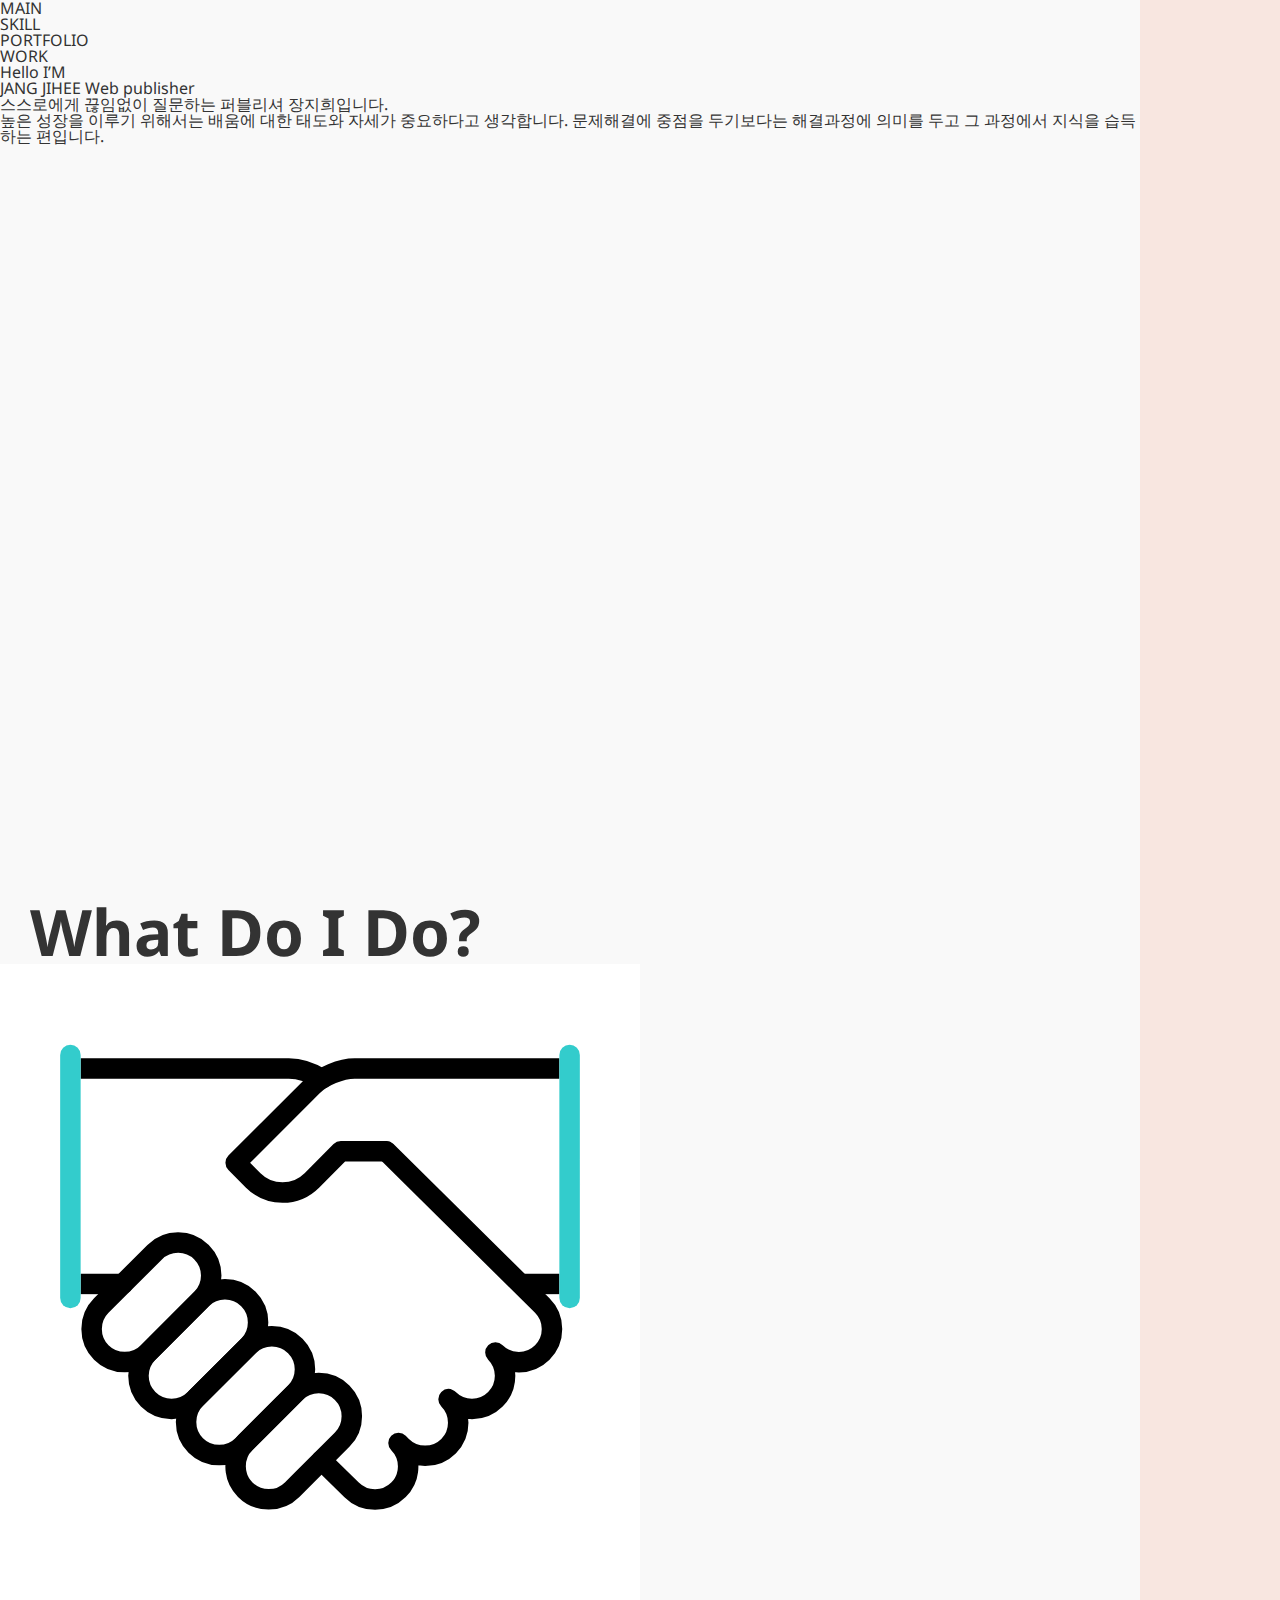
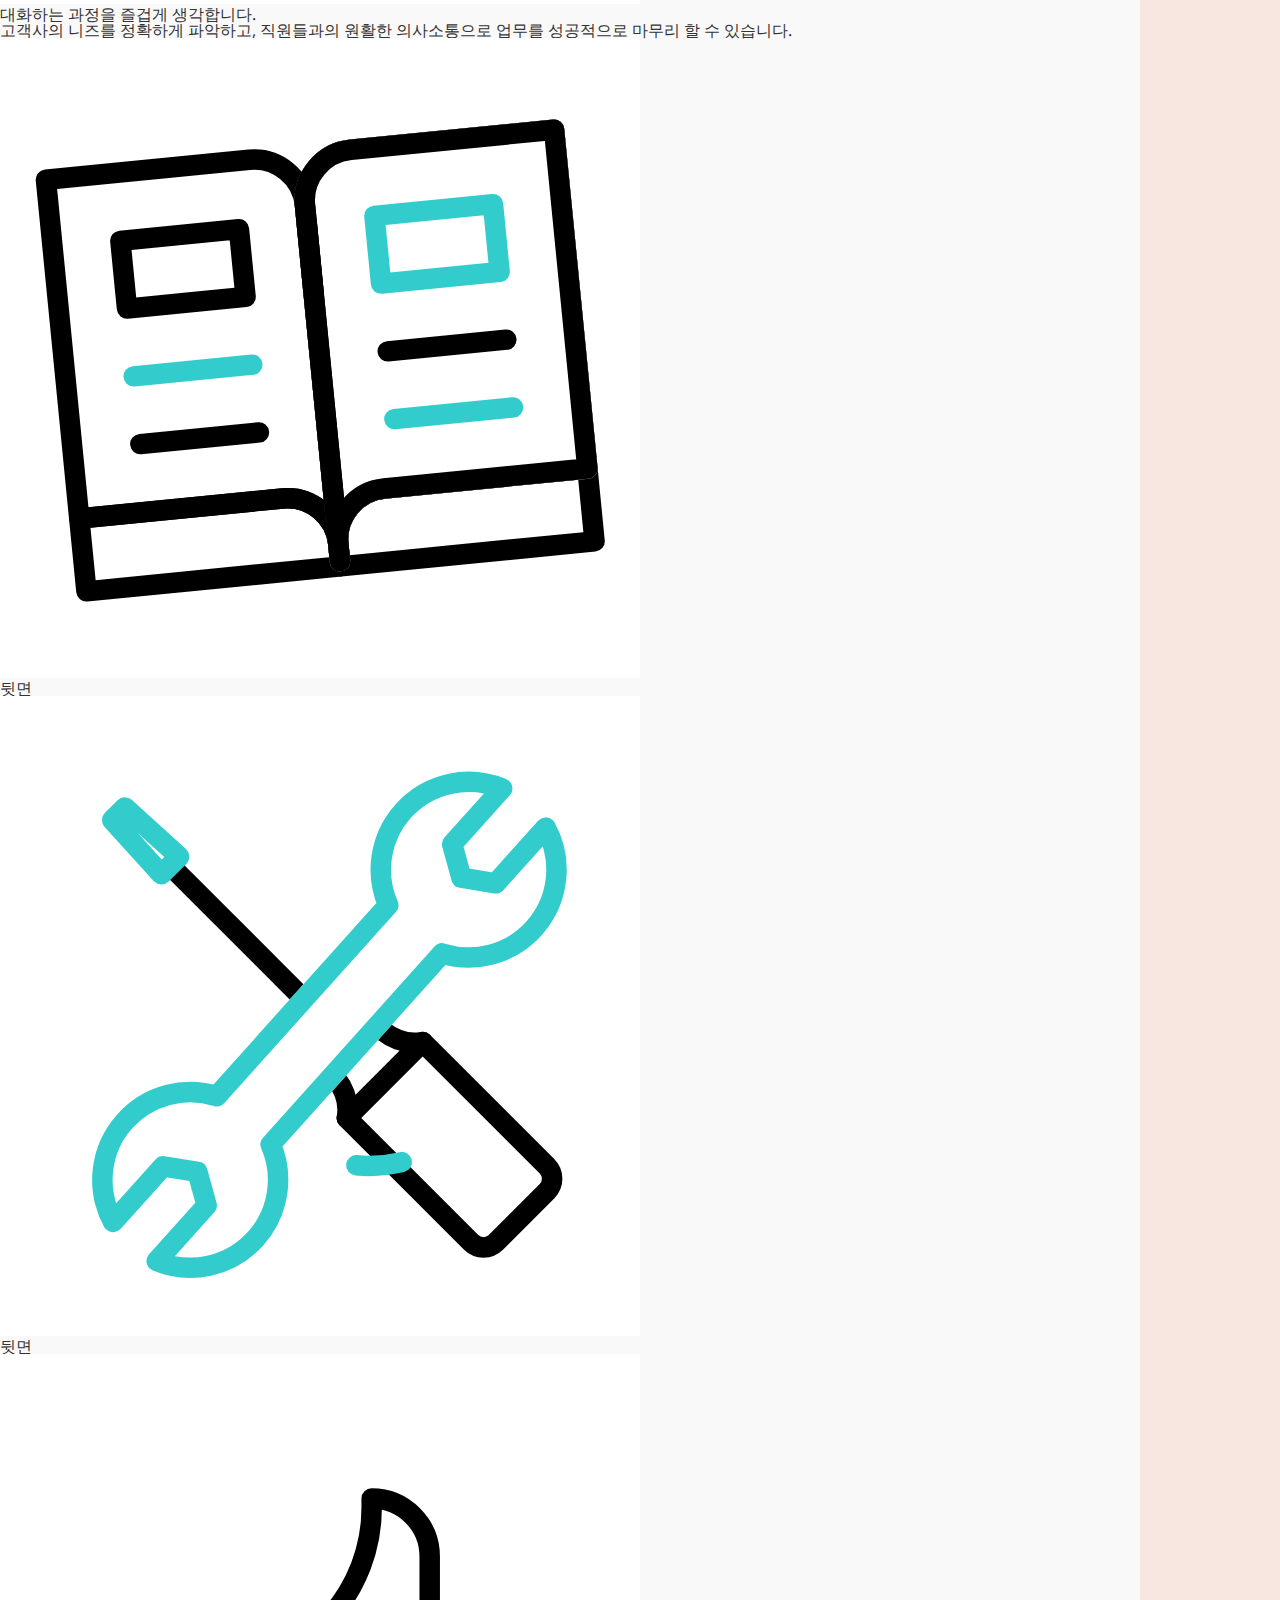
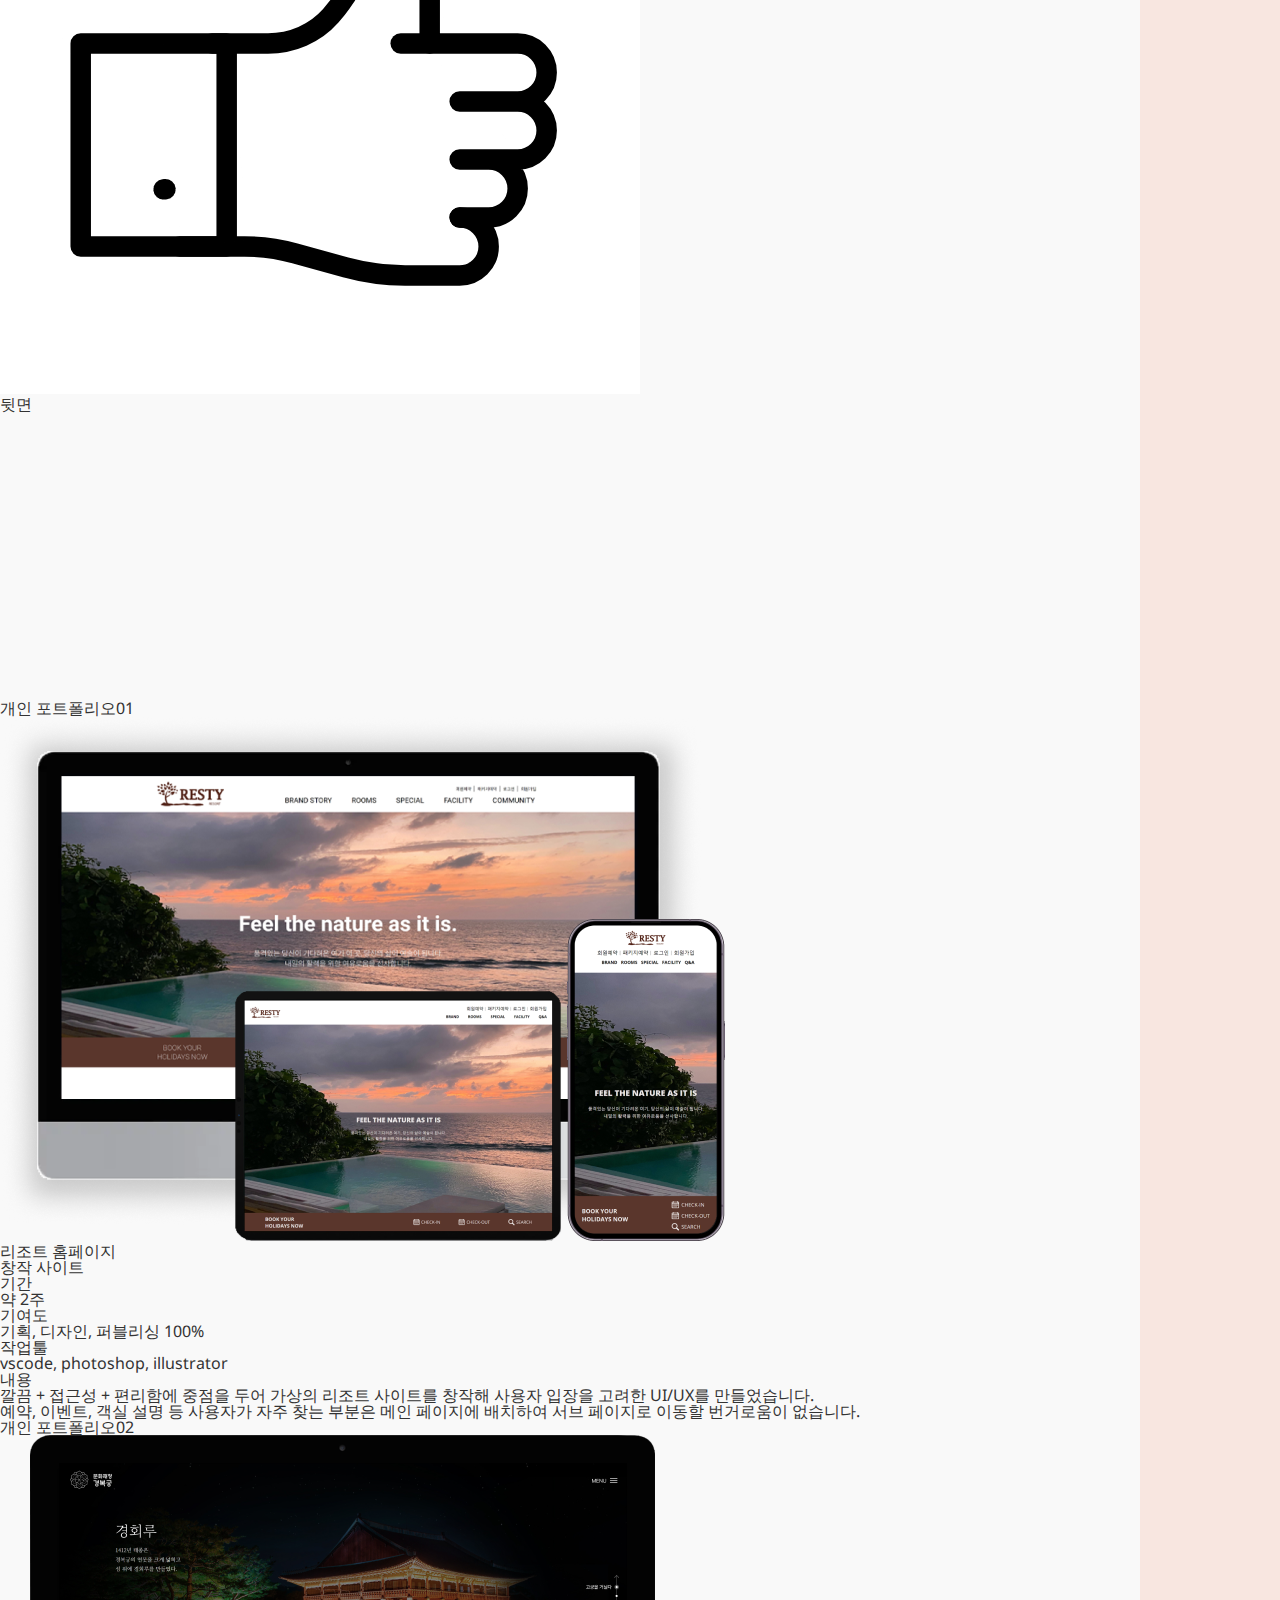
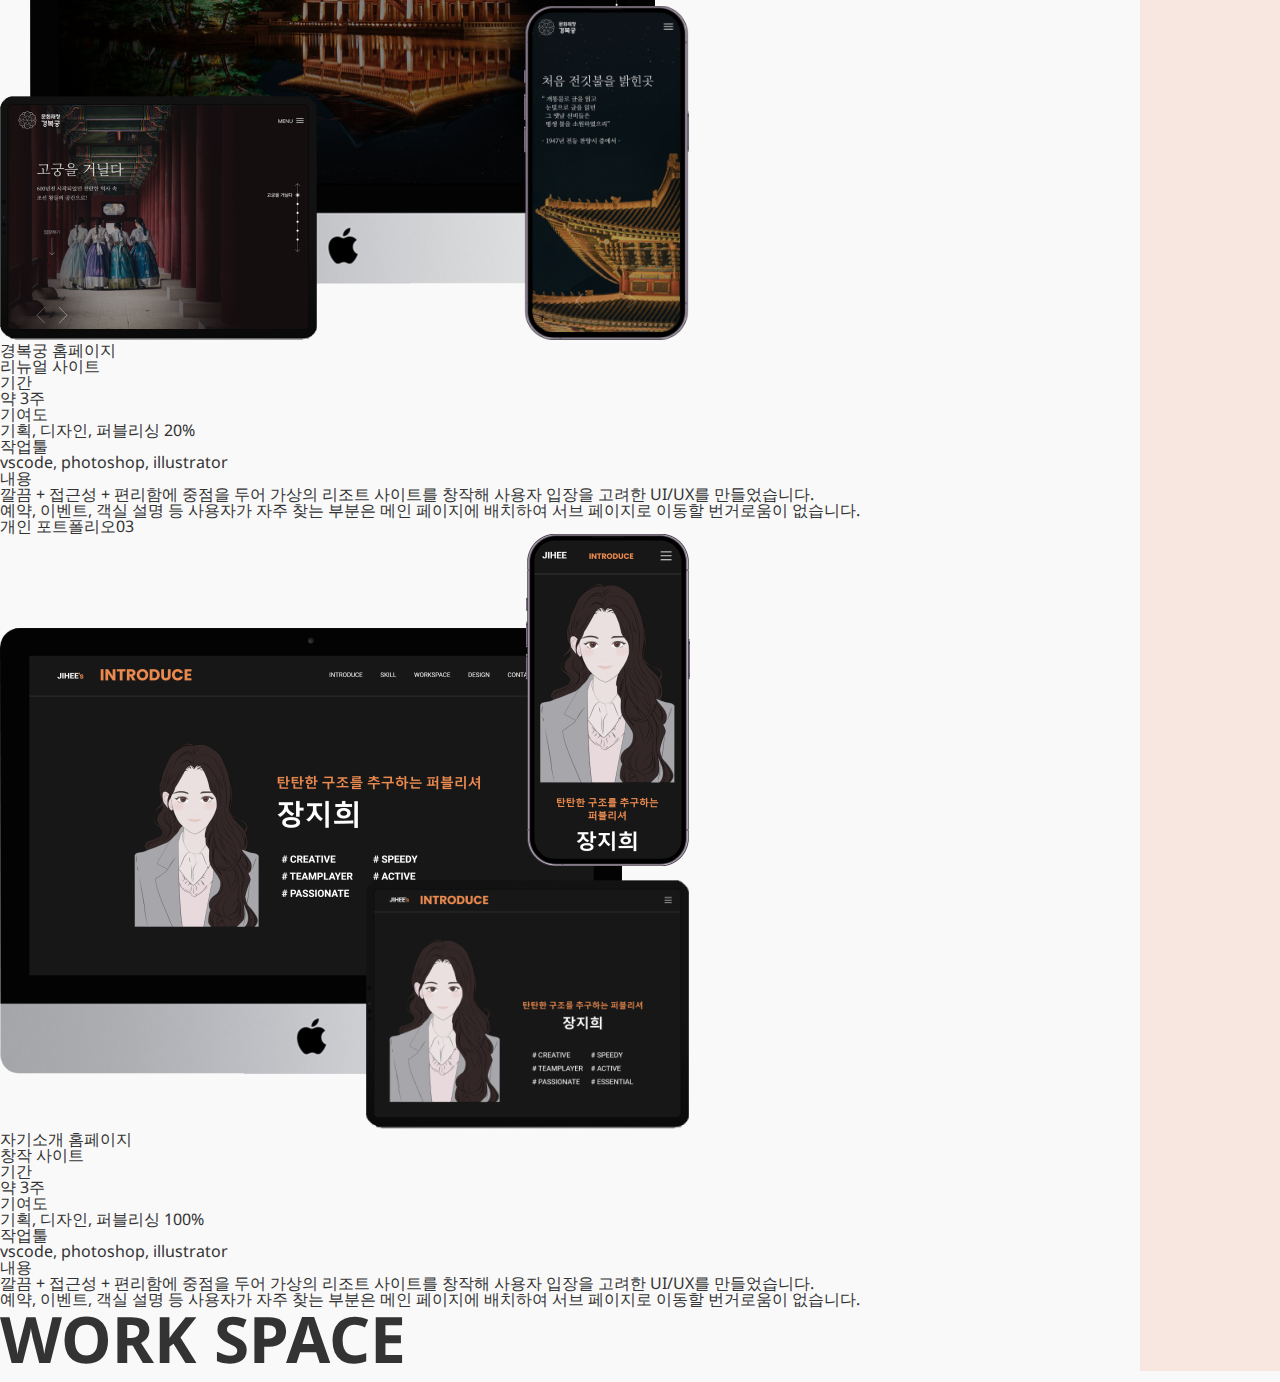
==== version.html @ 2ea6f119 "html 작성" ====
<!DOCTYPE html>
<html lang="en">
<head>
    <meta charset="UTF-8">
    <meta http-equiv="X-UA-Compatible" content="IE=edge">
    <meta name="viewport" content="width=device-width, initial-scale=1.0">
    <title>Document</title>
    <title>장지희의 포트폴리오</title>
    <link rel="stylesheet" href="./assets/css/two.css">
    <link href="https://unpkg.com/aos@2.3.1/dist/aos.css" rel="stylesheet">
</head>
<body>
    <div class="wrapper">
        <div class="__left">
            <header>
                <div class="__menu">
                    <div class="__mobile_btn">
                        <div class="__line line01"></div>
                        <div class="__line line02"></div>
                        <div class="__line line03"></div>
                    </div>
                    <nav class="__nav">
                        <div class="__nav_list">
                            <div class="__mobile_list_box">
                                <ul>
                                    <li class="__detph">
                                        <a href="javascript:(0)">MAIN</a>
                                    </li>
                                    <li class="__detph">
                                        <a href="javascript:(0)">SKILL</a>
                                    </li>
                                    <li class="__detph">
                                        <a href="javascript:(0)">PORTFOLIO</a>
                                    </li>
                                    <li class="__detph">
                                        <a href="javascript:(0)">WORK</a>
                                    </li>
                                </ul>
                            </div>
                        </div>
                    </nav>
                </div>
                <div class="__header_layer">
                    <div class="menu_background"></div>
                </div>
                <div class="__main_greet">
                    <div class="__greet_txt">
                        <p class="__greet">Hello I’M</p>
                        <h2 class="__name">JANG JIHEE
                            <span>Web publisher</span>
                        </h2>
                        <p>스스로에게 끊임없이 질문하는 퍼블리셔 장지희입니다.<br />높은 성장을 이루기 위해서는 배움에 대한 태도와 자세가 중요하다고 생각합니다. 문제해결에 중점을 두기보다는 해결과정에 의미를 두고 그 과정에서 지식을 습득하는 편입니다.</p>
                    </div>
                    <!-- <div class="__greet_box"></div> -->
                </div>
            </header>
            <main>
                <section class="__do">
                    <div class="__inner_wrapper">
                        <h3 class="__fit_title">What <span class="__double_dot">D</span>o I Do?</h3>
                    </div>
                    <div class="__do_list">
                        <div class="flip">  
                            <div class="card">
                              <!-- 앞면 -->
                                <div class="front">
                                    <figure>
                                        <picture>
                                            <img src="./assets/images/communication.gif" alt="communication icon">
                                        </picture>
                                    </figure>
                                </div>
                                <!-- 뒷면 -->
                                <div class="back">
                                    <div class="__cont_desc">대화하는 과정을 즐겁게 생각합니다.<br /> 고객사의 니즈를 정확하게 파악하고, 직원들과의 원활한 의사소통으로 업무를 성공적으로 마무리 할 수 있습니다.</div>
                                </div>
                            </div>
                        </div>
                        <div class="flip">  
                            <div class="card">
                              <!-- 앞면 -->
                                <div class="front">
                                    <figure>
                                        <picture>
                                            <img src="./assets/images/development.gif" alt="communication icon">
                                        </picture>
                                    </figure>
                                </div>
                                <!-- 뒷면 -->
                                <div class="back">
                                <h1>뒷면</h1>
                                </div>
                            </div>
                        </div>
                        <div class="flip">  
                            <div class="card">
                              <!-- 앞면 -->
                                <div class="front">
                                    <figure>
                                        <picture>
                                            <img src="./assets/images/skill.gif" alt="communication icon">
                                        </picture>
                                    </figure>
                                </div>
                                <!-- 뒷면 -->
                                <div class="back">
                                <h1>뒷면</h1>
                                </div>
                            </div>
                        </div>
                        <div class="flip">  
                            <div class="card">
                              <!-- 앞면 -->
                                <div class="front">
                                    <figure>
                                        <picture>
                                            <img src="./assets/images/responsibility.gif" alt="communication icon">
                                        </picture>
                                    </figure>
                                </div>
                                <!-- 뒷면 -->
                                <div class="back">
                                <h1>뒷면</h1>
                                </div>
                            </div>
                        </div>
                    </div>
                </section>
                <section class="__portfolio">
                    <div class="__port_sec">
                        <div class="__inner_container __port_cont">
                            <div class="__view_box">
                                <p class="__grey_num"><span>개인 포트폴리오</span>01</p>
                                <div class="__view_image">
                                    <img src="./assets/images/resort_view.png" alt="resort webpage viewport">
                                </div>
                            </div>
                            <div class="__desc_box">
                                <p class="__desc_title">리조트 홈페이지<br/>창작 사이트</p>
                                <div class="__desc_text">
                                    <div class="__text_box">
                                        <p>기간</p>
                                        <p>약 2주</p>
                                    </div>
                                    <div class="__text_box">
                                        <p>기여도</p>
                                        <p>기획, 디자인, 퍼블리싱 100%</p>
                                    </div>
                                    <div class="__text_box">
                                        <p>작업툴</p>
                                        <p>vscode, photoshop, illustrator</p>
                                    </div>
                                    <div class="__text_box">
                                        <p>내용</p>
                                        <p>깔끔 + 접근성 + 편리함에 중점을 두어 가상의 리조트 사이트를 창작해
                                            사용자 입장을 고려한 UI/UX를 만들었습니다.<br />
                                            예약, 이벤트, 객실 설명 등 사용자가 자주 찾는 부분은 메인 페이지에
                                            배치하여 서브 페이지로 이동할 번거로움이 없습니다.</p>
                                    </div>
                                </div>
                            </div>
                        </div>
                    </div>
                    <div class="__port_sec">
                        <div class="__inner_container __port_cont">
                            <div class="__view_box">
                                <p class="__grey_num"><span>개인 포트폴리오</span>02</p>
                                <div class="__view_image">
                                    <img src="./assets/images/royal_view.png" alt="royal palace webpage viewport">
                                </div>
                            </div>
                            <div class="__desc_box">
                                <p class="__desc_title">경복궁 홈페이지<br/>리뉴얼 사이트</p>
                                <div class="__desc_text">
                                    <div class="__text_box">
                                        <p>기간</p>
                                        <p>약 3주</p>
                                    </div>
                                    <div class="__text_box">
                                        <p>기여도</p>
                                        <p>기획, 디자인, 퍼블리싱 20%</p>
                                    </div>
                                    <div class="__text_box">
                                        <p>작업툴</p>
                                        <p>vscode, photoshop, illustrator</p>
                                    </div>
                                    <div class="__text_box">
                                        <p>내용</p>
                                        <p>깔끔 + 접근성 + 편리함에 중점을 두어 가상의 리조트 사이트를 창작해
                                            사용자 입장을 고려한 UI/UX를 만들었습니다.<br />
                                            예약, 이벤트, 객실 설명 등 사용자가 자주 찾는 부분은 메인 페이지에
                                            배치하여 서브 페이지로 이동할 번거로움이 없습니다.</p>
                                    </div>
                                </div>
                            </div>
                        </div>
                    </div>
                    <div class="__port_sec">
                        <div class="__inner_container __port_cont">
                            <div class="__view_box">
                                <p class="__grey_num"><span>개인 포트폴리오</span>03</p>
                                <div class="__view_image">
                                    <img src="./assets/images/pr_view.png" alt="public relation webpage viewport">
                                </div>
                            </div>
                            <div class="__desc_box">
                                <p class="__desc_title">자기소개 홈페이지<br/>창작 사이트</p>
                                <div class="__desc_text">
                                    <div class="__text_box">
                                        <p>기간</p>
                                        <p>약 3주</p>
                                    </div>
                                    <div class="__text_box">
                                        <p>기여도</p>
                                        <p>기획, 디자인, 퍼블리싱 100%</p>
                                    </div>
                                    <div class="__text_box">
                                        <p>작업툴</p>
                                        <p>vscode, photoshop, illustrator</p>
                                    </div>
                                    <div class="__text_box">
                                        <p>내용</p>
                                        <p>깔끔 + 접근성 + 편리함에 중점을 두어 가상의 리조트 사이트를 창작해
                                            사용자 입장을 고려한 UI/UX를 만들었습니다.<br />
                                            예약, 이벤트, 객실 설명 등 사용자가 자주 찾는 부분은 메인 페이지에
                                            배치하여 서브 페이지로 이동할 번거로움이 없습니다.</p>
                                    </div>
                                </div>
                            </div>
                        </div>
                    </div>
                </section>
                <section class="__work">
                    <div class="__inner_container">
                        <h3 class="__fit_title">WORK SP<span class="__double_dot">A</span>CE</h3>
                    </div>
                </section>
            </main>
            <footer></footer>
        </div>
        <div class="__right">
            <div id="__mode_btn">
                <span class="__indicator"></span>
            </div>
        </div>
    </div>
</body>
</html>
---- assets/css/two.css ----
@import url("https://fonts.googleapis.com/css2?family=Noto+Sans:wght@100;200;300;400;500;600;700;800;900&display=swap");
@import url("https://webfontworld.github.io/gmarket/GmarketSans.css");
@font-face {
  font-family: "GmarketSans";
  font-weight: 300;
  font-style: normal;
  src: url("https://cdn.jsdelivr.net/gh/webfontworld/gmarket/GmarketSansLight.eot");
  src: url("https://cdn.jsdelivr.net/gh/webfontworld/gmarket/GmarketSansLight.eot?#iefix") format("embedded-opentype"), url("https://cdn.jsdelivr.net/gh/webfontworld/gmarket/GmarketSansLight.woff2") format("woff2"), url("https://cdn.jsdelivr.net/gh/webfontworld/gmarket/GmarketSansLight.woff") format("woff"), url("https://cdn.jsdelivr.net/gh/webfontworld/gmarket/GmarketSansLight.ttf") format("truetype");
  font-display: swap;
  unicode-range: U+0041-005A, U+0061-007A;
}
@font-face {
  font-family: "GmarketSans";
  font-weight: 500;
  font-style: normal;
  src: url("https://cdn.jsdelivr.net/gh/webfontworld/gmarket/GmarketSansMedium.eot");
  src: url("https://cdn.jsdelivr.net/gh/webfontworld/gmarket/GmarketSansMedium.eot?#iefix") format("embedded-opentype"), url("https://cdn.jsdelivr.net/gh/webfontworld/gmarket/GmarketSansMedium.woff2") format("woff2"), url("https://cdn.jsdelivr.net/gh/webfontworld/gmarket/GmarketSansMedium.woff") format("woff"), url("https://cdn.jsdelivr.net/gh/webfontworld/gmarket/GmarketSansMedium.ttf") format("truetype");
  font-display: swap;
  unicode-range: U+0041-005A, U+0061-007A;
}
@font-face {
  font-family: "GmarketSans";
  font-weight: 700;
  font-style: normal;
  src: url("https://cdn.jsdelivr.net/gh/webfontworld/gmarket/GmarketSansBold.eot");
  src: url("https://cdn.jsdelivr.net/gh/webfontworld/gmarket/GmarketSansBold.eot?#iefix") format("embedded-opentype"), url("https://cdn.jsdelivr.net/gh/webfontworld/gmarket/GmarketSansBold.woff2") format("woff2"), url("https://cdn.jsdelivr.net/gh/webfontworld/gmarket/GmarketSansBold.woff") format("woff"), url("https://cdn.jsdelivr.net/gh/webfontworld/gmarket/GmarketSansBold.ttf") format("truetype");
  font-display: swap;
  unicode-range: U+0041-005A, U+0061-007A;
}
/* HTML5 display-role reset for older browsers */
html, body, div, span, applet, object, iframe,
h1, h2, h3, h4, h5, h6, p, blockquote, pre,
a, abbr, acronym, address, big, cite, code,
del, dfn, em, img, ins, kbd, q, s, samp,
small, strike, strong, sub, sup, tt, var,
b, u, i, center,
dl, dt, dd, ol, ul, li,
fieldset, form, label, legend,
table, caption, tbody, tfoot, thead, tr, th, td,
article, aside, canvas, details, embed,
figure, figcaption, footer, header, hgroup,
menu, nav, output, ruby, section, summary,
time, mark, audio, video {
  margin: 0;
  padding: 0;
  border: 0;
  font-size: 100%;
  font: inherit;
  vertical-align: baseline;
}

/* HTML5 display-role reset for older browsers */
article, aside, details, figcaption, figure,
footer, header, hgroup, menu, nav, section {
  display: block;
}

body {
  line-height: 1;
}

ol, ul {
  list-style: none;
}

blockquote, q {
  quotes: none;
}

blockquote:before, blockquote:after,
q:before, q:after {
  content: "";
  content: none;
}

table {
  border-collapse: collapse;
  border-spacing: 0;
}

a {
  text-decoration: none;
  color: inherit;
}

html, body {
  margin: 0;
  padding: 0;
  box-sizing: border-box;
  font-family: "Noto Sans", "GmarketSans";
  height: 100%;
  color: #333;
  background-color: #f9f9f9;
  font-weight: 400;
}

section.change, footer.change {
  background: #100F0F;
  color: #f9f9f9;
}

.__inner_wrapper {
  max-width: 1520px;
  margin: 0 auto;
  padding: 0 30px;
}
@media (max-width: 767px) {
  .__inner_wrapper {
    padding: 0 20px;
  }
}

h3 {
  font-size: 4rem;
  font-weight: 700;
}
@media (max-width: 1023px) {
  h3 {
    font-size: 2.625rem;
  }
}
@media (max-width: 767px) {
  h3 {
    font-size: 1.75rem;
  }
}

.wrapper {
  display: flex;
}

header {
  height: 100vh;
}

.__inner_wrapper {
  max-width: 1660px;
  padding-right: 0;
}

.__left {
  width: calc(100% - 140px);
}

.__right {
  width: 140px;
  background-color: #F8E6E0;
}

.__do {
  height: 3000px;
}/*# sourceMappingURL=two.css.map */
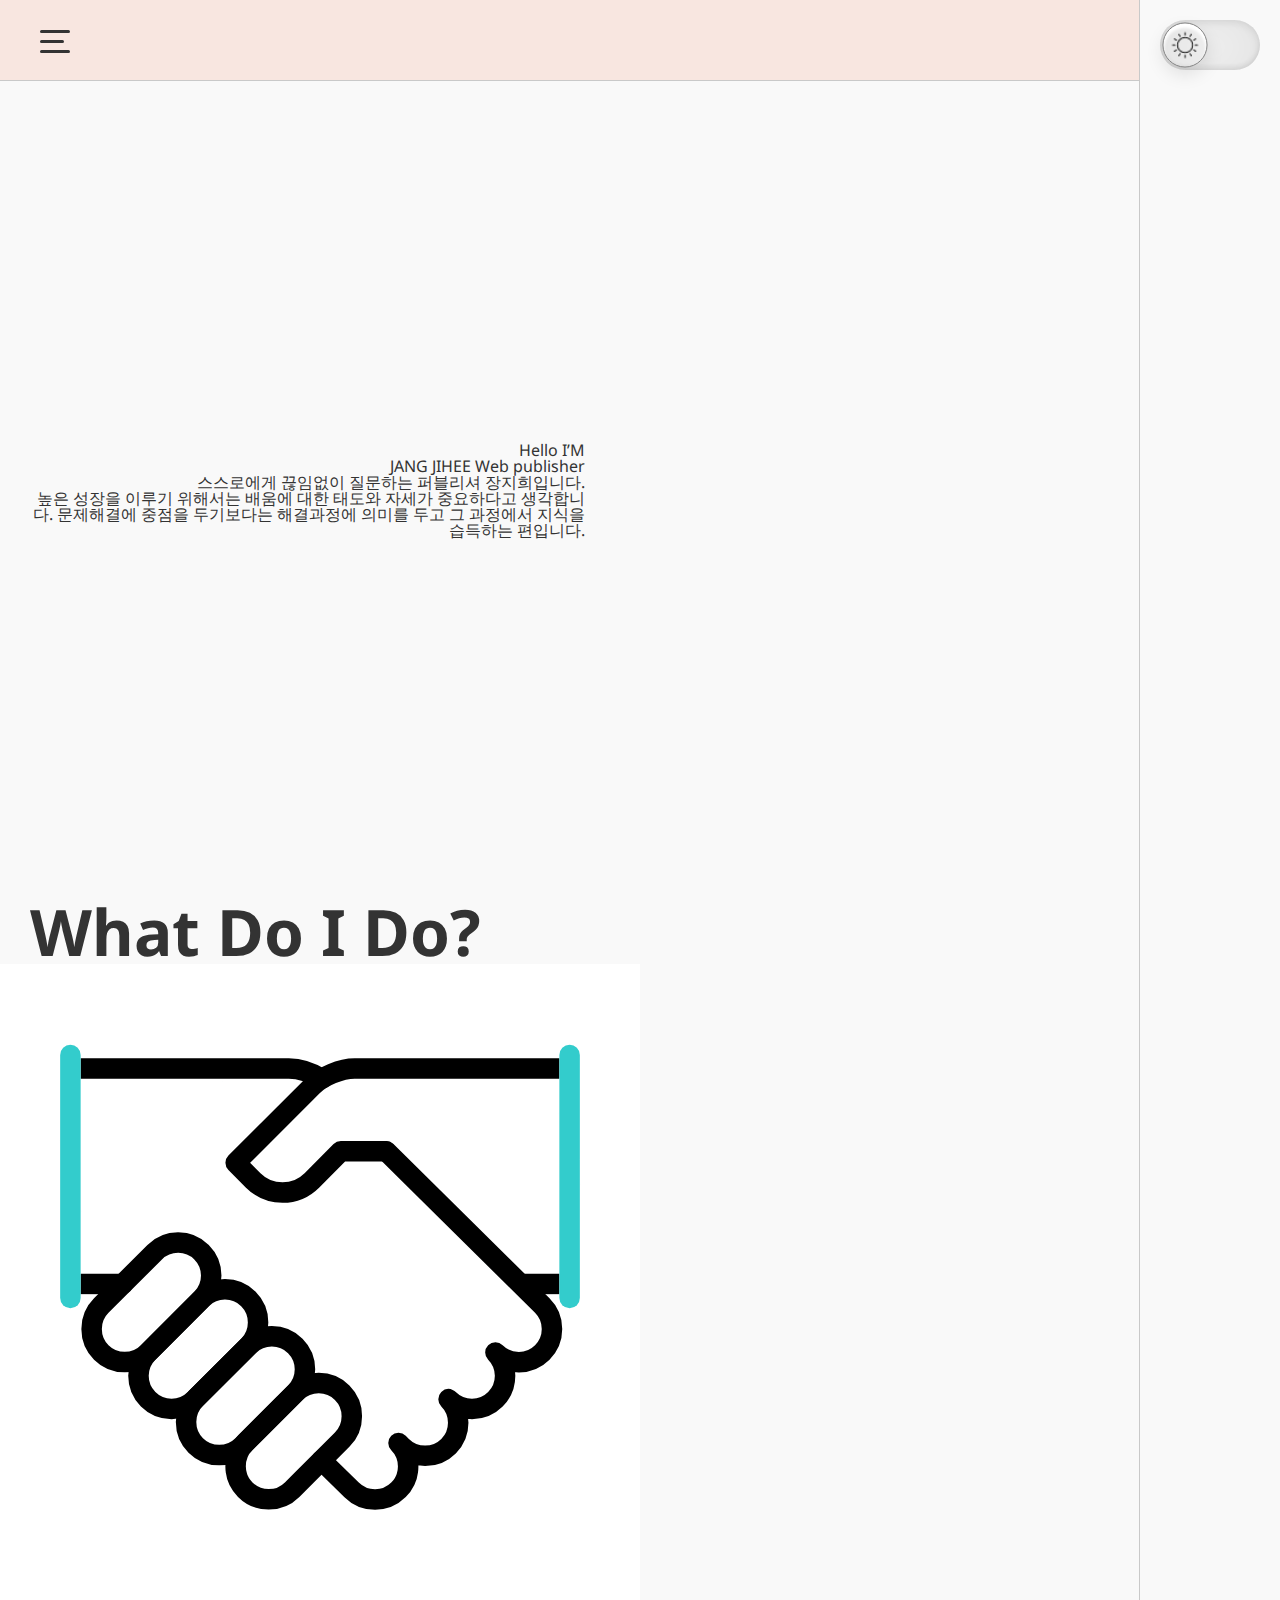
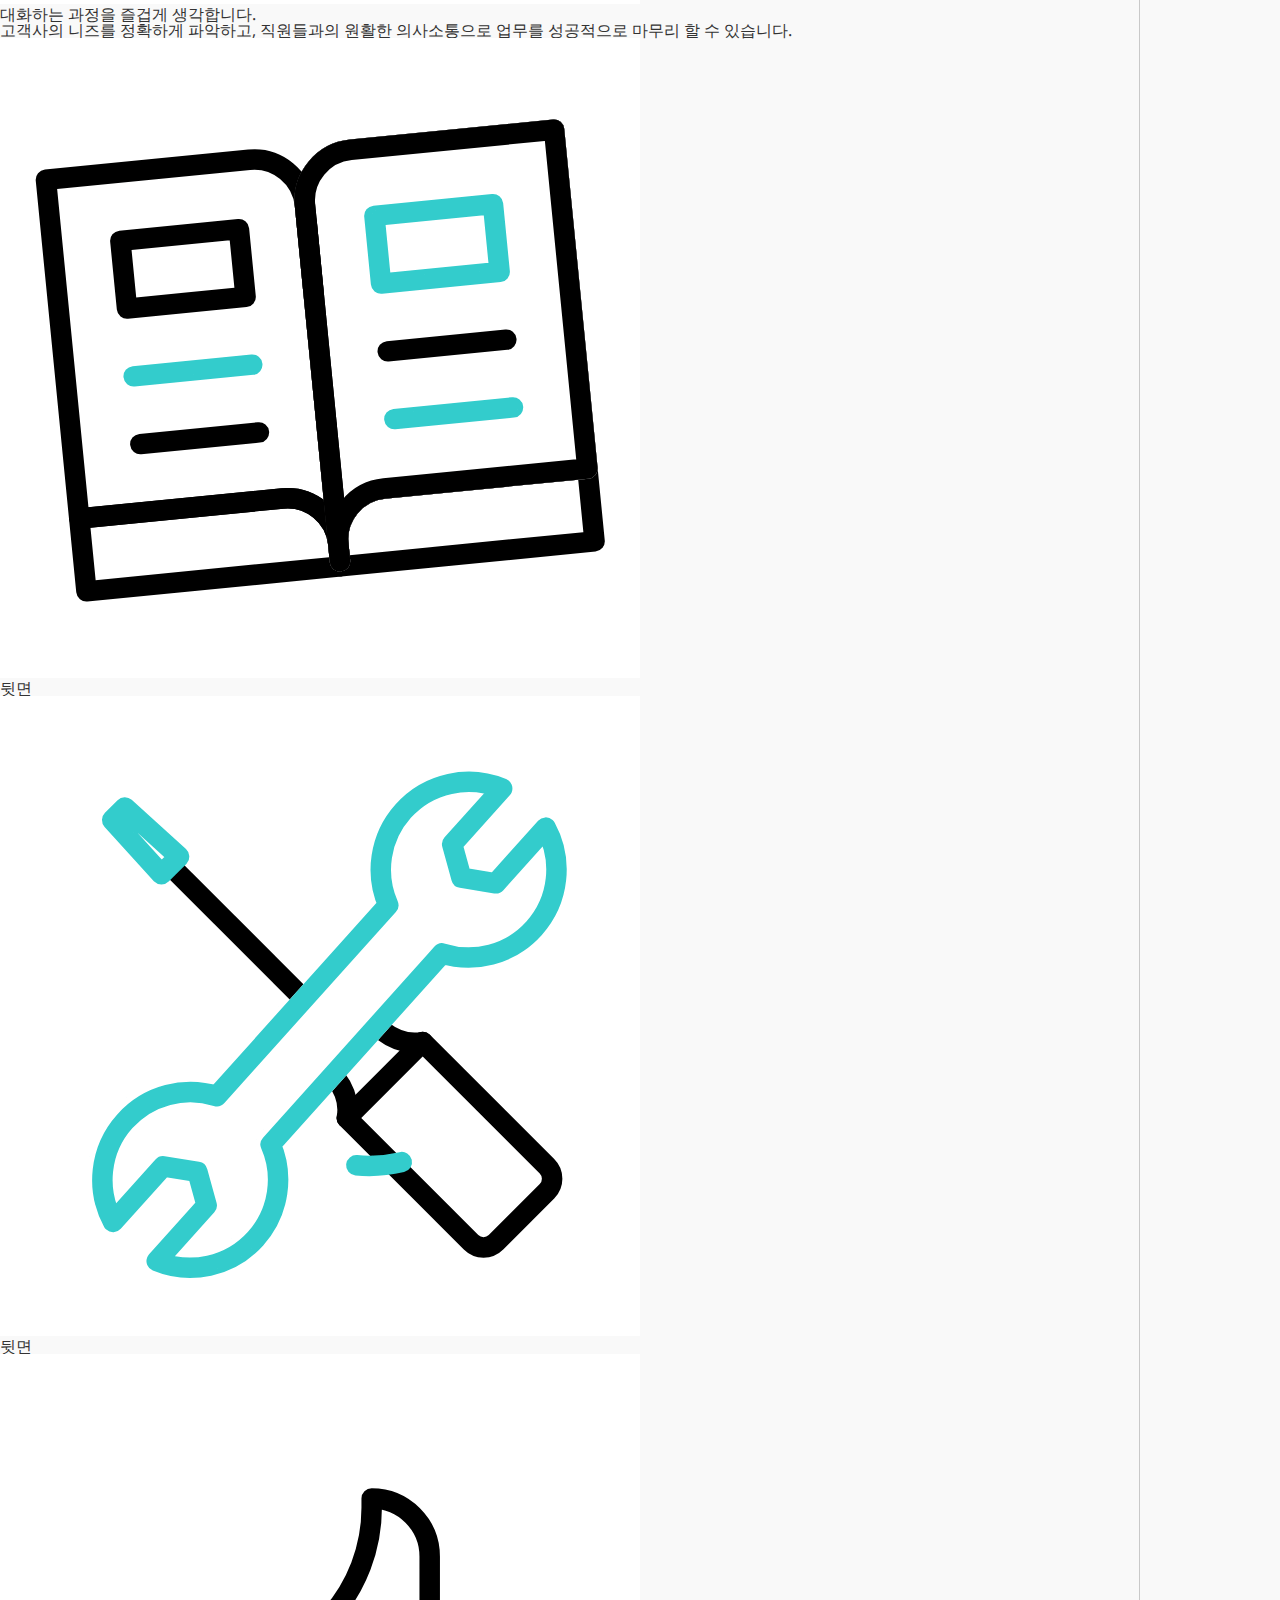
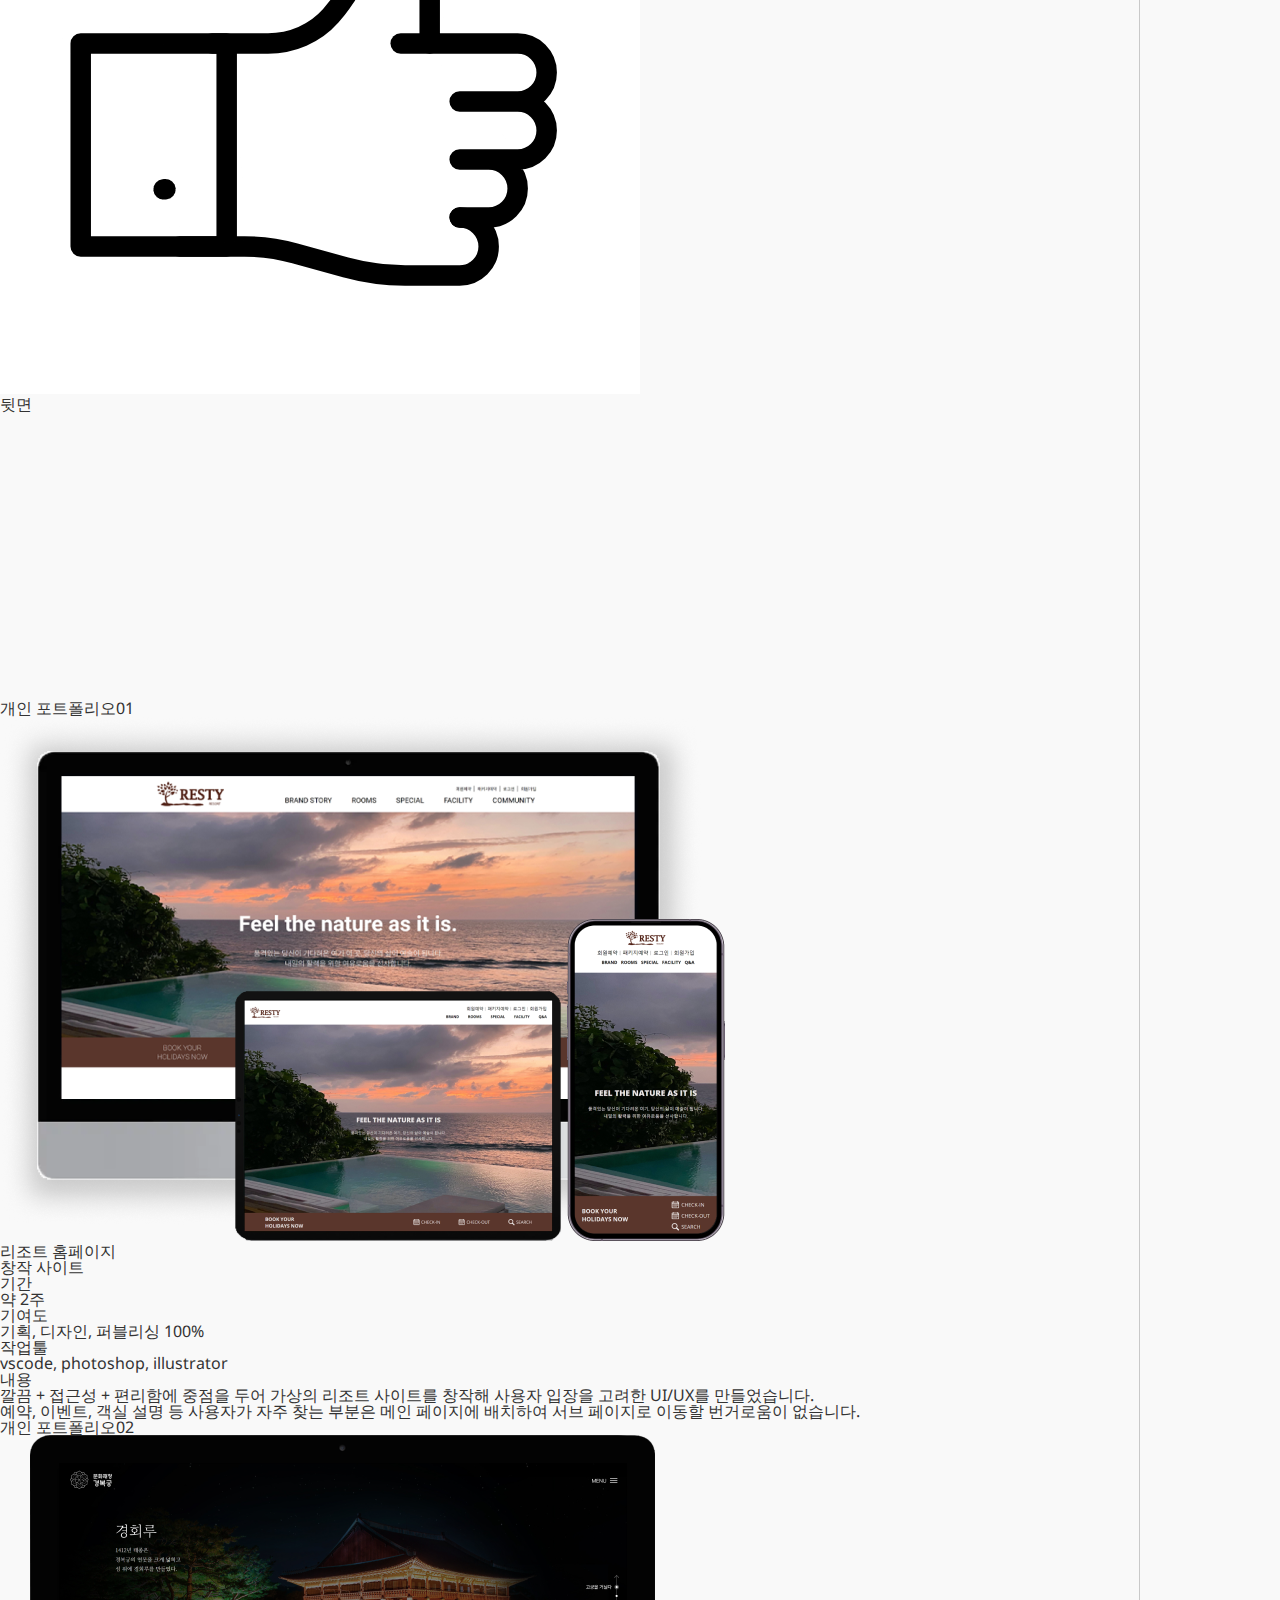
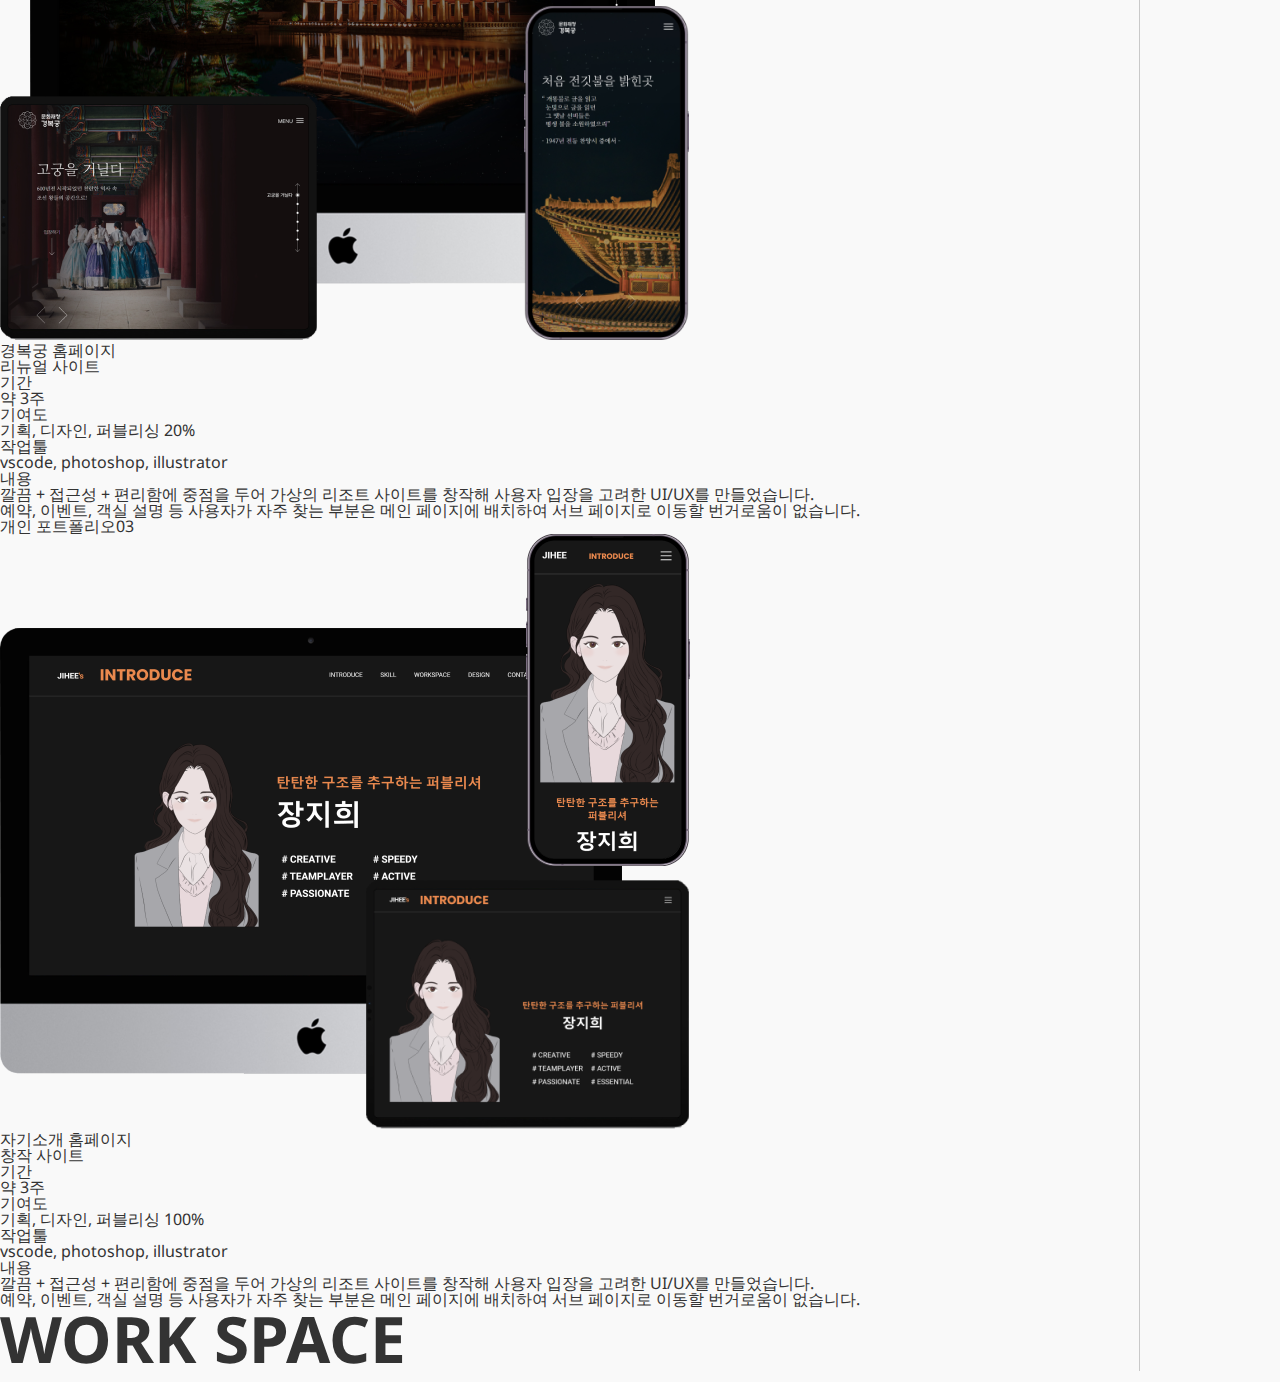
==== commit 3a1acfaf: "scss 작업 시작" ====
--- a/version.html
+++ b/version.html
@@ -8,6 +8,7 @@
     <title>장지희의 포트폴리오</title>
     <link rel="stylesheet" href="./assets/css/two.css">
     <link href="https://unpkg.com/aos@2.3.1/dist/aos.css" rel="stylesheet">
+    <script src="./assets/js/main.js"></script>
 </head>
 <body>
     <div class="wrapper">
@@ -44,12 +45,14 @@
                     <div class="menu_background"></div>
                 </div>
                 <div class="__main_greet">
-                    <div class="__greet_txt">
-                        <p class="__greet">Hello I’M</p>
-                        <h2 class="__name">JANG JIHEE
-                            <span>Web publisher</span>
-                        </h2>
-                        <p>스스로에게 끊임없이 질문하는 퍼블리셔 장지희입니다.<br />높은 성장을 이루기 위해서는 배움에 대한 태도와 자세가 중요하다고 생각합니다. 문제해결에 중점을 두기보다는 해결과정에 의미를 두고 그 과정에서 지식을 습득하는 편입니다.</p>
+                    <div class="__inner_wrapper">
+                        <div class="__greet_txt">
+                            <p class="__greet">Hello I’M</p>
+                            <h2 class="__name">JANG JIHEE
+                                <span>Web publisher</span>
+                            </h2>
+                            <p>스스로에게 끊임없이 질문하는 퍼블리셔 장지희입니다.<br />높은 성장을 이루기 위해서는 배움에 대한 태도와 자세가 중요하다고 생각합니다. 문제해결에 중점을 두기보다는 해결과정에 의미를 두고 그 과정에서 지식을 습득하는 편입니다.</p>
+                        </div>
                     </div>
                     <!-- <div class="__greet_box"></div> -->
                 </div>
--- a/assets/css/two.css
+++ b/assets/css/two.css
@@ -141,12 +141,147 @@
 .__left {
   width: calc(100% - 140px);
 }
+.__left header .__menu {
+  height: 80px;
+  position: fixed;
+  width: 100%;
+  background-color: #F8E6E0;
+  border-bottom: 1px solid #c9c9c9;
+  display: flex;
+  align-items: center;
+}
+.__left header .__menu .__mobile_btn {
+  width: 30px;
+  height: 20px;
+  display: flex;
+  flex-direction: column;
+  position: relative;
+  padding-left: 40px;
+}
+.__left header .__menu .__mobile_btn .__line {
+  width: 30px;
+  height: 3px;
+  display: block;
+  background-color: #333;
+  position: absolute;
+  border-radius: 20px;
+}
+.__left header .__menu .__mobile_btn .__line.line01 {
+  top: 0;
+}
+.__left header .__menu .__mobile_btn .__line.line02 {
+  top: 50%;
+  width: 24px;
+}
+.__left header .__menu .__mobile_btn .__line.line03 {
+  top: 100%;
+}
+.__left header .__menu .__nav {
+  display: none;
+}
+.__left header .__main_greet {
+  padding-top: 80px;
+  height: calc(100vh - 80px);
+  display: flex;
+  align-items: center;
+  text-align: right;
+}
+.__left header .__main_greet .__greet_txt {
+  width: 50%;
+}
+
+.__do {
+  height: 3000px;
+}
 
 .__right {
   width: 140px;
-  background-color: #F8E6E0;
-}
-
-.__do {
-  height: 3000px;
+  border-left: 1px solid #c9c9c9;
+  background-color: #f9f9f9;
+  position: relative;
+}
+.__right #__mode_btn {
+  position: fixed;
+  top: 20px;
+  right: 20px;
+  width: 100px;
+  height: 50px;
+  border-radius: 160px;
+  background: #f8f8f8;
+  transition: 0.5s;
+  cursor: pointer;
+  box-shadow: inset 0 2px 60px rgba(0, 0, 0, 0.1), inset 0 2px 8px rgba(0, 0, 0, 0.1), inset 0 -4px 4px rgba(0, 0, 0, 0.05);
+}
+@media (max-width: 1023px) {
+  .__right #__mode_btn {
+    top: 30px;
+    right: 40px;
+    width: 70px;
+    height: 30px;
+  }
+}
+@media (max-width: 767px) {
+  .__right #__mode_btn {
+    top: 20px;
+    right: 28px;
+    width: 60px;
+    height: 25px;
+  }
+}
+.__right #__mode_btn .__indicator {
+  position: absolute;
+  top: 0;
+  left: 0;
+  width: 48px;
+  height: 48px;
+  background: #f8f8f8;
+  background: linear-gradient(to bottom, #eaeaea, #f9f9f9);
+  background: url(../../assets/images/day.png) no-repeat;
+  background-size: 30px;
+  background-position: center center;
+  border-radius: 50%;
+  border: 1px solid #777;
+  transform: scale(0.9);
+  box-shadow: 0 8px 20px rgba(0, 0, 0, 0.1), inset 0 4px 4px rgb(255, 255, 255), inset 0 4px 4px rgb(255, 255, 255);
+  transition: 0.5s;
+  z-index: 1;
+}
+@media (max-width: 1023px) {
+  .__right #__mode_btn .__indicator {
+    width: 28px;
+    height: 28px;
+    background-size: 22px;
+  }
+}
+@media (max-width: 767px) {
+  .__right #__mode_btn .__indicator {
+    width: 23px;
+    height: 23px;
+    background-size: 16px;
+  }
+}
+.__right #__mode_btn.active {
+  background: #777;
+  box-shadow: inset 0 8px 60px rgba(0, 0, 0, 0.1), inset 0 8px 8px rgba(0, 0, 0, 0.1), inset 0 -4px 4px rgba(0, 0, 0, 0.1);
+}
+.__right #__mode_btn.active .__indicator {
+  left: 50px;
+  background: linear-gradient(to bottom, #444, #222);
+  background: url(../../assets/images/night.png) no-repeat;
+  background-size: 30px;
+  background-position: center center;
+  border: 1px solid #f8f8f8;
+  box-shadow: 0 8px 40px rgba(0, 0, 0, 0.5), inset 0 4px 4px rgba(255, 255, 255, 0.2), inset 0 4px 4px rgba(255, 255, 255, 0.2);
+}
+@media (max-width: 1023px) {
+  .__right #__mode_btn.active .__indicator {
+    left: 40px;
+    background-size: 22px;
+  }
+}
+@media (max-width: 767px) {
+  .__right #__mode_btn.active .__indicator {
+    left: 35px;
+    background-size: 16px;
+  }
 }/*# sourceMappingURL=two.css.map */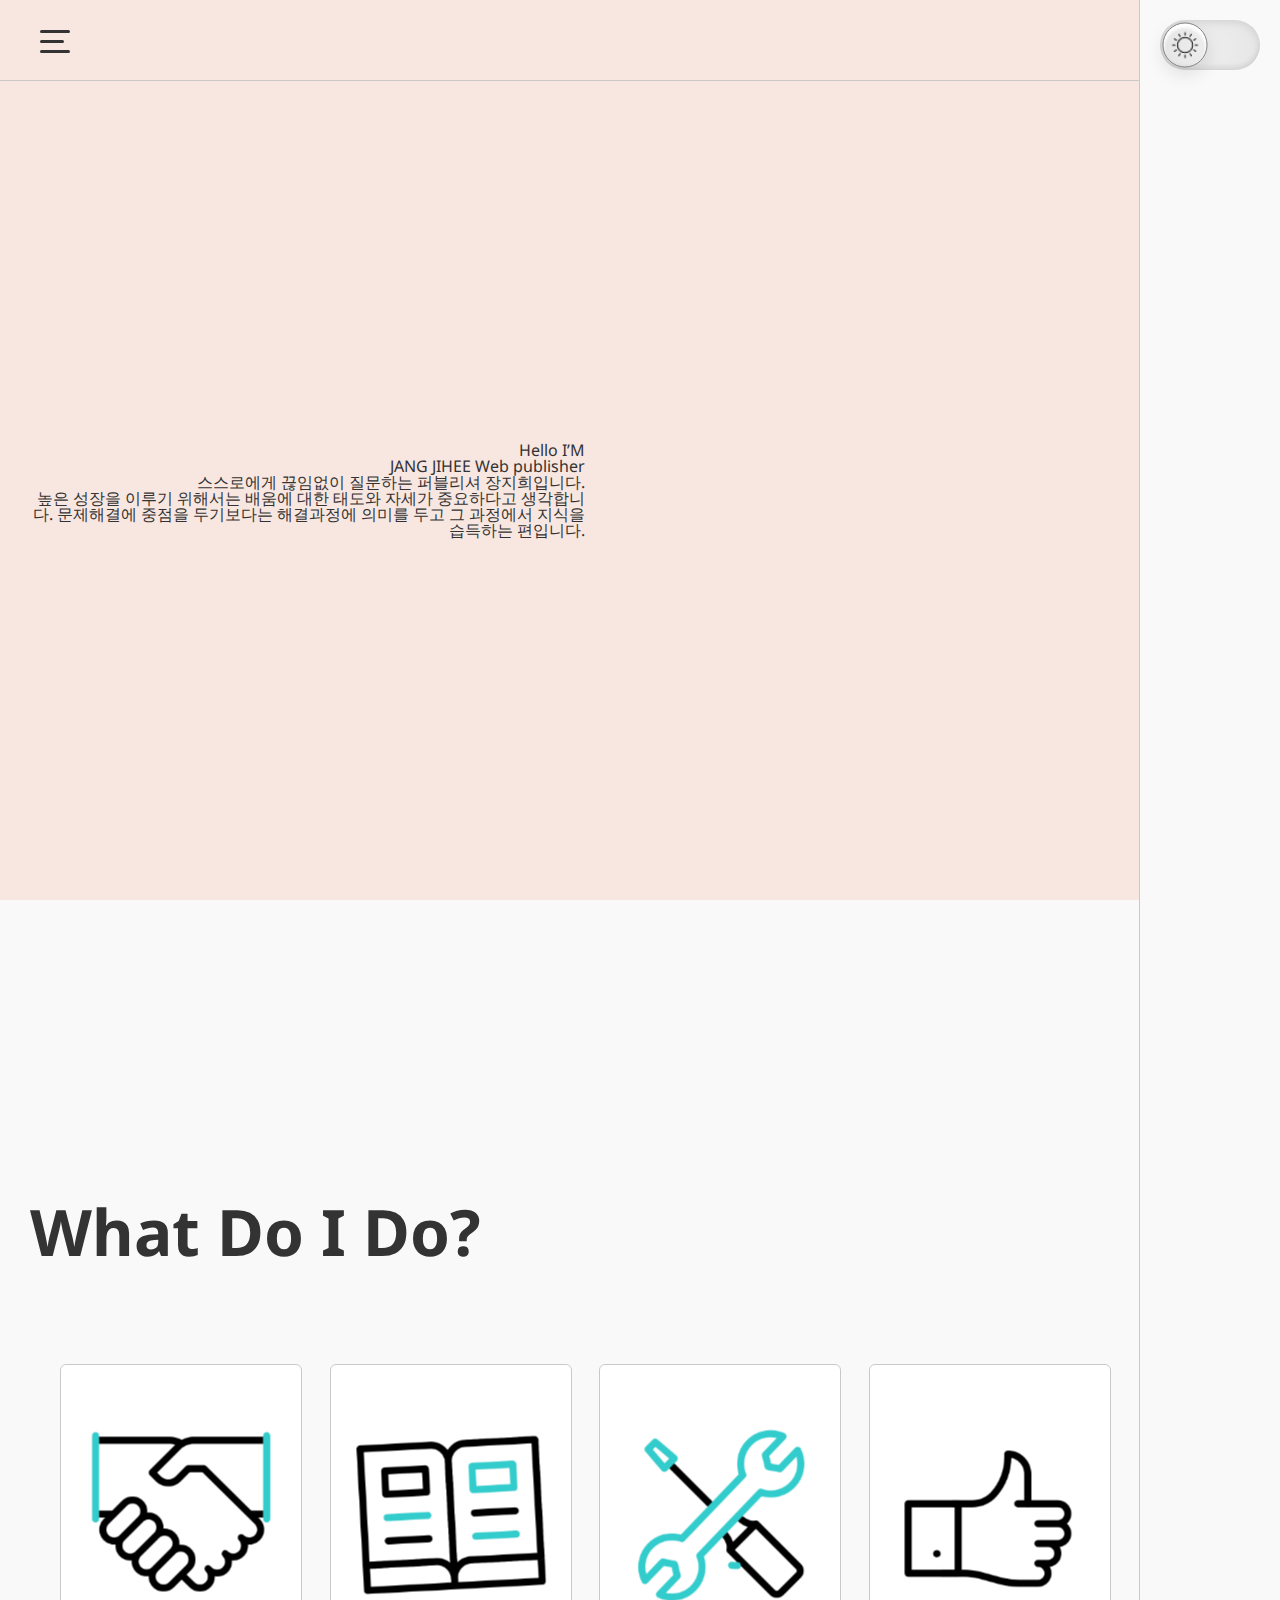
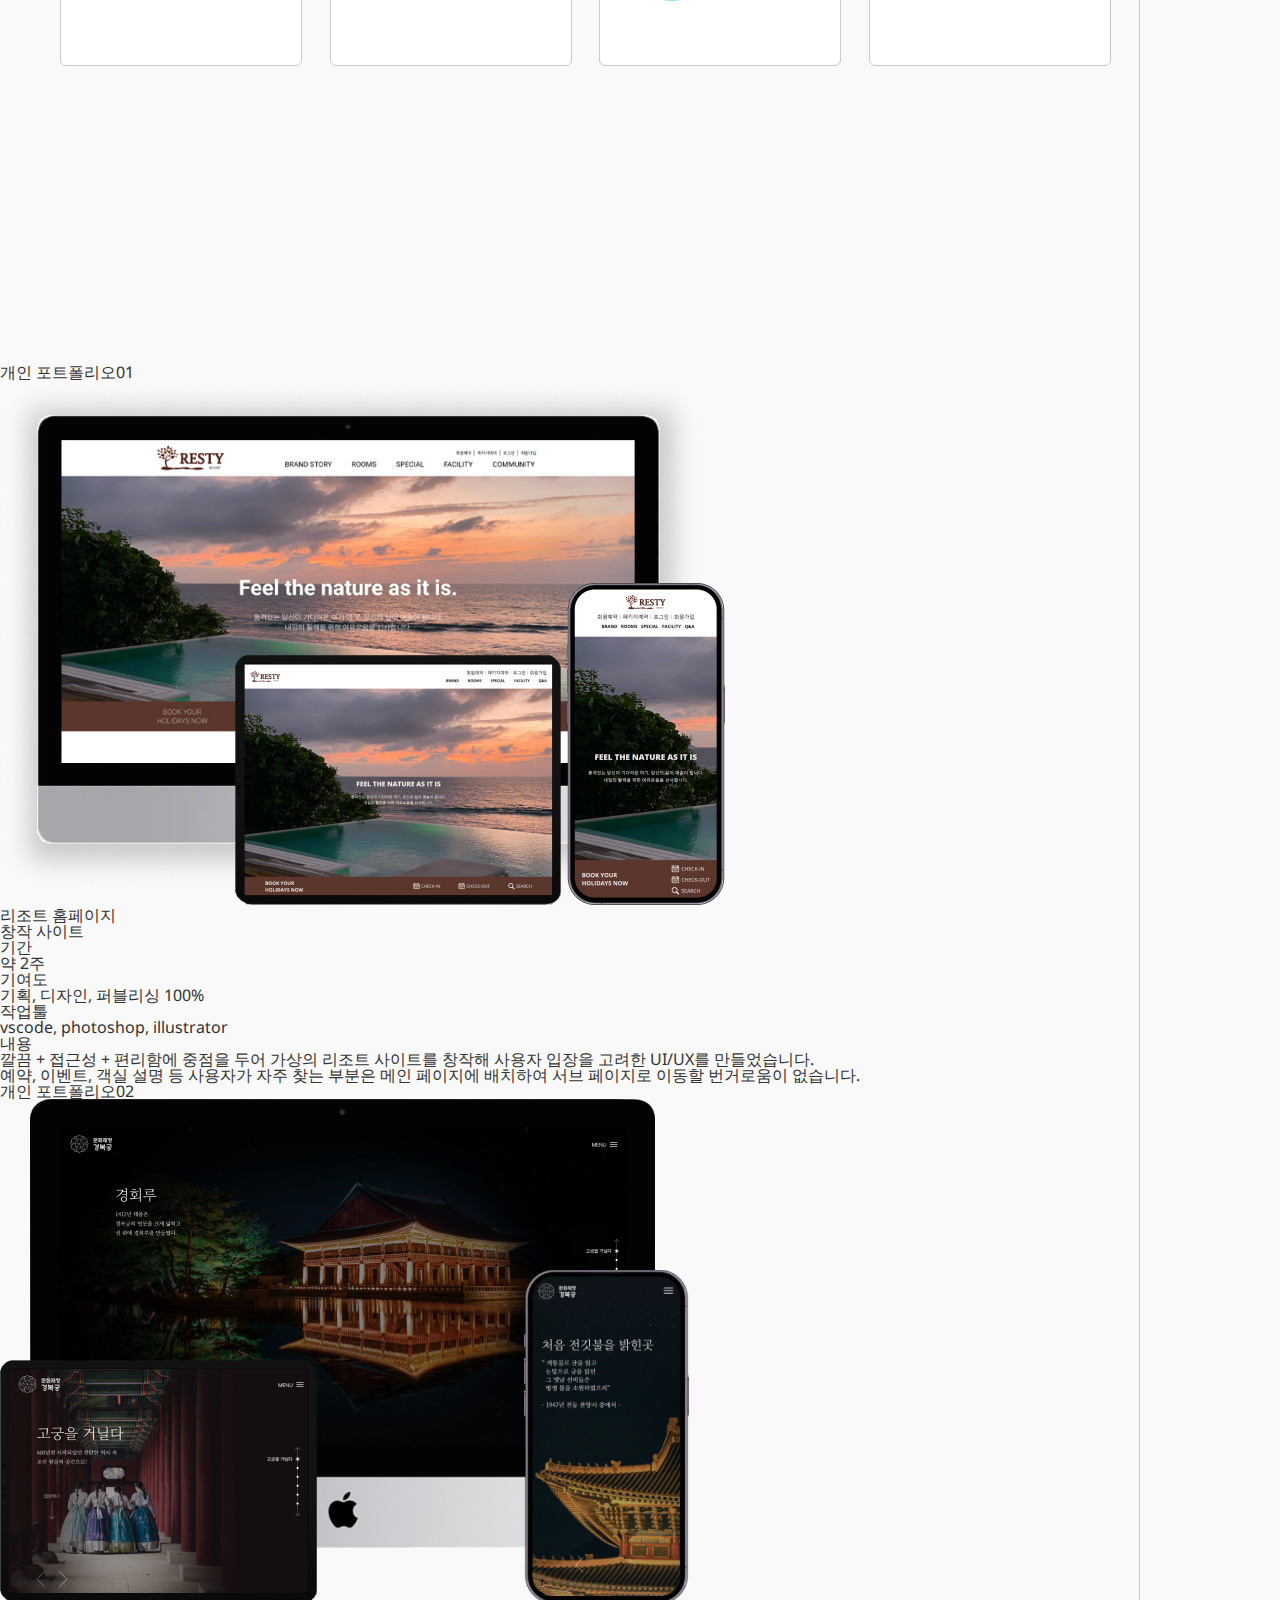
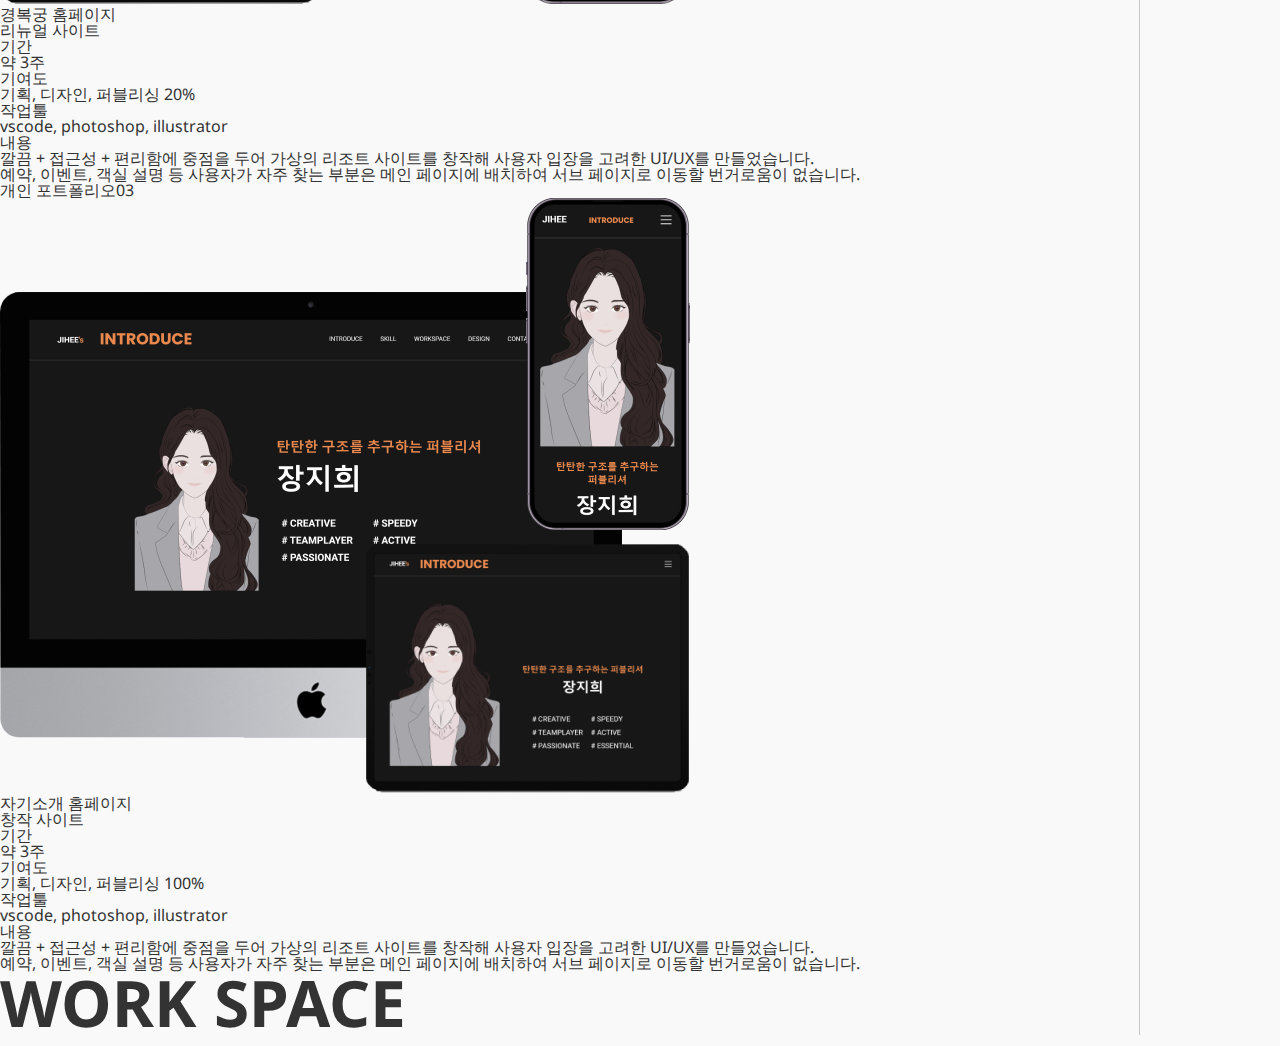
==== commit 74c2184f: "skill css" ====
--- a/version.html
+++ b/version.html
@@ -61,69 +61,81 @@
                 <section class="__do">
                     <div class="__inner_wrapper">
                         <h3 class="__fit_title">What <span class="__double_dot">D</span>o I Do?</h3>
-                    </div>
-                    <div class="__do_list">
-                        <div class="flip">  
-                            <div class="card">
-                              <!-- 앞면 -->
-                                <div class="front">
-                                    <figure>
-                                        <picture>
-                                            <img src="./assets/images/communication.gif" alt="communication icon">
-                                        </picture>
-                                    </figure>
-                                </div>
-                                <!-- 뒷면 -->
-                                <div class="back">
-                                    <div class="__cont_desc">대화하는 과정을 즐겁게 생각합니다.<br /> 고객사의 니즈를 정확하게 파악하고, 직원들과의 원활한 의사소통으로 업무를 성공적으로 마무리 할 수 있습니다.</div>
-                                </div>
-                            </div>
-                        </div>
-                        <div class="flip">  
-                            <div class="card">
-                              <!-- 앞면 -->
-                                <div class="front">
-                                    <figure>
-                                        <picture>
-                                            <img src="./assets/images/development.gif" alt="communication icon">
-                                        </picture>
-                                    </figure>
-                                </div>
-                                <!-- 뒷면 -->
-                                <div class="back">
-                                <h1>뒷면</h1>
-                                </div>
-                            </div>
-                        </div>
-                        <div class="flip">  
-                            <div class="card">
-                              <!-- 앞면 -->
-                                <div class="front">
-                                    <figure>
-                                        <picture>
-                                            <img src="./assets/images/skill.gif" alt="communication icon">
-                                        </picture>
-                                    </figure>
-                                </div>
-                                <!-- 뒷면 -->
-                                <div class="back">
-                                <h1>뒷면</h1>
-                                </div>
-                            </div>
-                        </div>
-                        <div class="flip">  
-                            <div class="card">
-                              <!-- 앞면 -->
-                                <div class="front">
-                                    <figure>
-                                        <picture>
-                                            <img src="./assets/images/responsibility.gif" alt="communication icon">
-                                        </picture>
-                                    </figure>
-                                </div>
-                                <!-- 뒷면 -->
-                                <div class="back">
-                                <h1>뒷면</h1>
+                        <div class="__do_list">
+                            <div class="flip">  
+                                <div class="flip_card">
+                                  <!-- 앞면 -->
+                                    <div class="front">
+                                        <div class="card_inner">
+                                            <figure>
+                                                <picture>
+                                                    <img src="./assets/images/communication.gif" alt="communication icon">
+                                                </picture>
+                                            </figure>
+                                        </div>
+                                    </div>
+                                    <!-- 뒷면 -->
+                                    <div class="back">
+                                        <div class="card_inner">
+                                            <div class="__cont_desc">대화하는 과정을 즐겁게 생각합니다.<br /> 고객사의 니즈를 정확하게 파악하고, 직원들과의 원활한 의사소통으로 업무를 성공적으로 마무리 할 수 있습니다.</div>
+                                        </div>
+                                    </div>
+                                </div>
+                                <div class="flip_card">
+                                  <!-- 앞면 -->
+                                    <div class="front">
+                                        <div class="card_inner">
+                                            <figure>
+                                                <picture>
+                                                    <img src="./assets/images/development.gif" alt="communication icon">
+                                                </picture>
+                                            </figure>
+                                        </div>
+                                    </div>
+                                    <!-- 뒷면 -->
+                                    <div class="back">
+                                        <div class="card_inner">
+                                            <div class="__cont_desc">비지니스의 방향성을 이해하고 기술적으로 풀어내기 위해 노력합니다.<br />탄탄하고 재사용이 가능한 마크업으로 한 눈에 보기 쉬운 코드를 작성합니다.</div>
+                                        </div>
+                                    </div>
+                                </div>
+                                <div class="flip_card">
+                                  <!-- 앞면 -->
+                                    <div class="front">
+                                        <div class="card_inner">
+                                            <figure>
+                                                <picture>
+                                                    <img src="./assets/images/skill.gif" alt="communication icon">
+                                                </picture>
+                                            </figure>
+                                        </div>
+                                    </div>
+                                    <!-- 뒷면 -->
+                                    <div class="back">
+                                        <div class="card_inner">
+                                            <div class="__cont_desc">“문제는 주어지는 것이 아니라, 내가 찾아서 푸는 것”<br />능동적이고 주체적으로 행동합니다.<br />
+                                                하나의 프로젝트를 하더라도 내가 이끌어간다는 주인의식을 가지고 있습니다.
+                                            </div>
+                                        </div>
+                                    </div>
+                                </div>
+                                <div class="flip_card">
+                                  <!-- 앞면 -->
+                                    <div class="front">
+                                        <div class="card_inner">
+                                            <figure>
+                                                <picture>
+                                                    <img src="./assets/images/responsibility.gif" alt="communication icon">
+                                                </picture>
+                                            </figure>
+                                        </div>
+                                    </div>
+                                    <!-- 뒷면 -->
+                                    <div class="back">
+                                        <div class="card_inner">
+                                            <h1>뒷면</h1>
+                                        </div>
+                                    </div>
                                 </div>
                             </div>
                         </div>
--- a/assets/css/two.css
+++ b/assets/css/two.css
@@ -149,6 +149,7 @@
   border-bottom: 1px solid #c9c9c9;
   display: flex;
   align-items: center;
+  z-index: 1;
 }
 .__left header .__menu .__mobile_btn {
   width: 30px;
@@ -185,13 +186,69 @@
   display: flex;
   align-items: center;
   text-align: right;
+  background-color: #F8E6E0;
 }
 .__left header .__main_greet .__greet_txt {
   width: 50%;
 }
-
-.__do {
-  height: 3000px;
+.__left main .__do {
+  padding: 300px 0;
+}
+.__left main .__do .__fit_title {
+  margin-bottom: 100px;
+}
+.__left main .__do .__do_list .flip {
+  display: flex;
+  justify-content: space-evenly;
+}
+.__left main .__do .__do_list .flip .flip_card {
+  transform-style: preserve-3d;
+  perspective: 1000px;
+  width: 240px;
+  height: 300px;
+  transition: transform 0.4s;
+}
+.__left main .__do .__do_list .flip .flip_card .front, .__left main .__do .__do_list .flip .flip_card .back {
+  width: 100%;
+  height: 100%;
+  -webkit-backface-visibility: hidden;
+          backface-visibility: hidden;
+  border-radius: 6px;
+  transform: rotateY(0deg);
+  transform-style: preserve-3d;
+  display: flex;
+  align-items: center;
+  justify-content: center;
+}
+.__left main .__do .__do_list .flip .flip_card .front .card_inner, .__left main .__do .__do_list .flip .flip_card .back .card_inner {
+  top: 50%;
+  position: absolute;
+  left: 0;
+  transform: translateY(-50%) translateZ(70px) scale(0.85);
+}
+.__left main .__do .__do_list .flip .flip_card .front img, .__left main .__do .__do_list .flip .flip_card .back img {
+  width: 100%;
+}
+.__left main .__do .__do_list .flip .flip_card .front {
+  position: absolute;
+  top: 0;
+  left: 0;
+  width: 100%;
+  background-color: white;
+  border: 1px solid #c9c9c9;
+}
+.__left main .__do .__do_list .flip .flip_card .back {
+  position: absolute;
+  top: 0;
+  left: 0%;
+  width: 100%;
+  background: #c9c9c9;
+  transform: rotateY(180deg);
+  transform-style: preserve-3d;
+}
+.__left main .__do .__do_list .flip .flip_card:hover {
+  transform: rotateY(180deg);
+  transform-style: preserve-3d;
 }
 
 .__right {
@@ -199,6 +256,7 @@
   border-left: 1px solid #c9c9c9;
   background-color: #f9f9f9;
   position: relative;
+  z-index: 1;
 }
 .__right #__mode_btn {
   position: fixed;
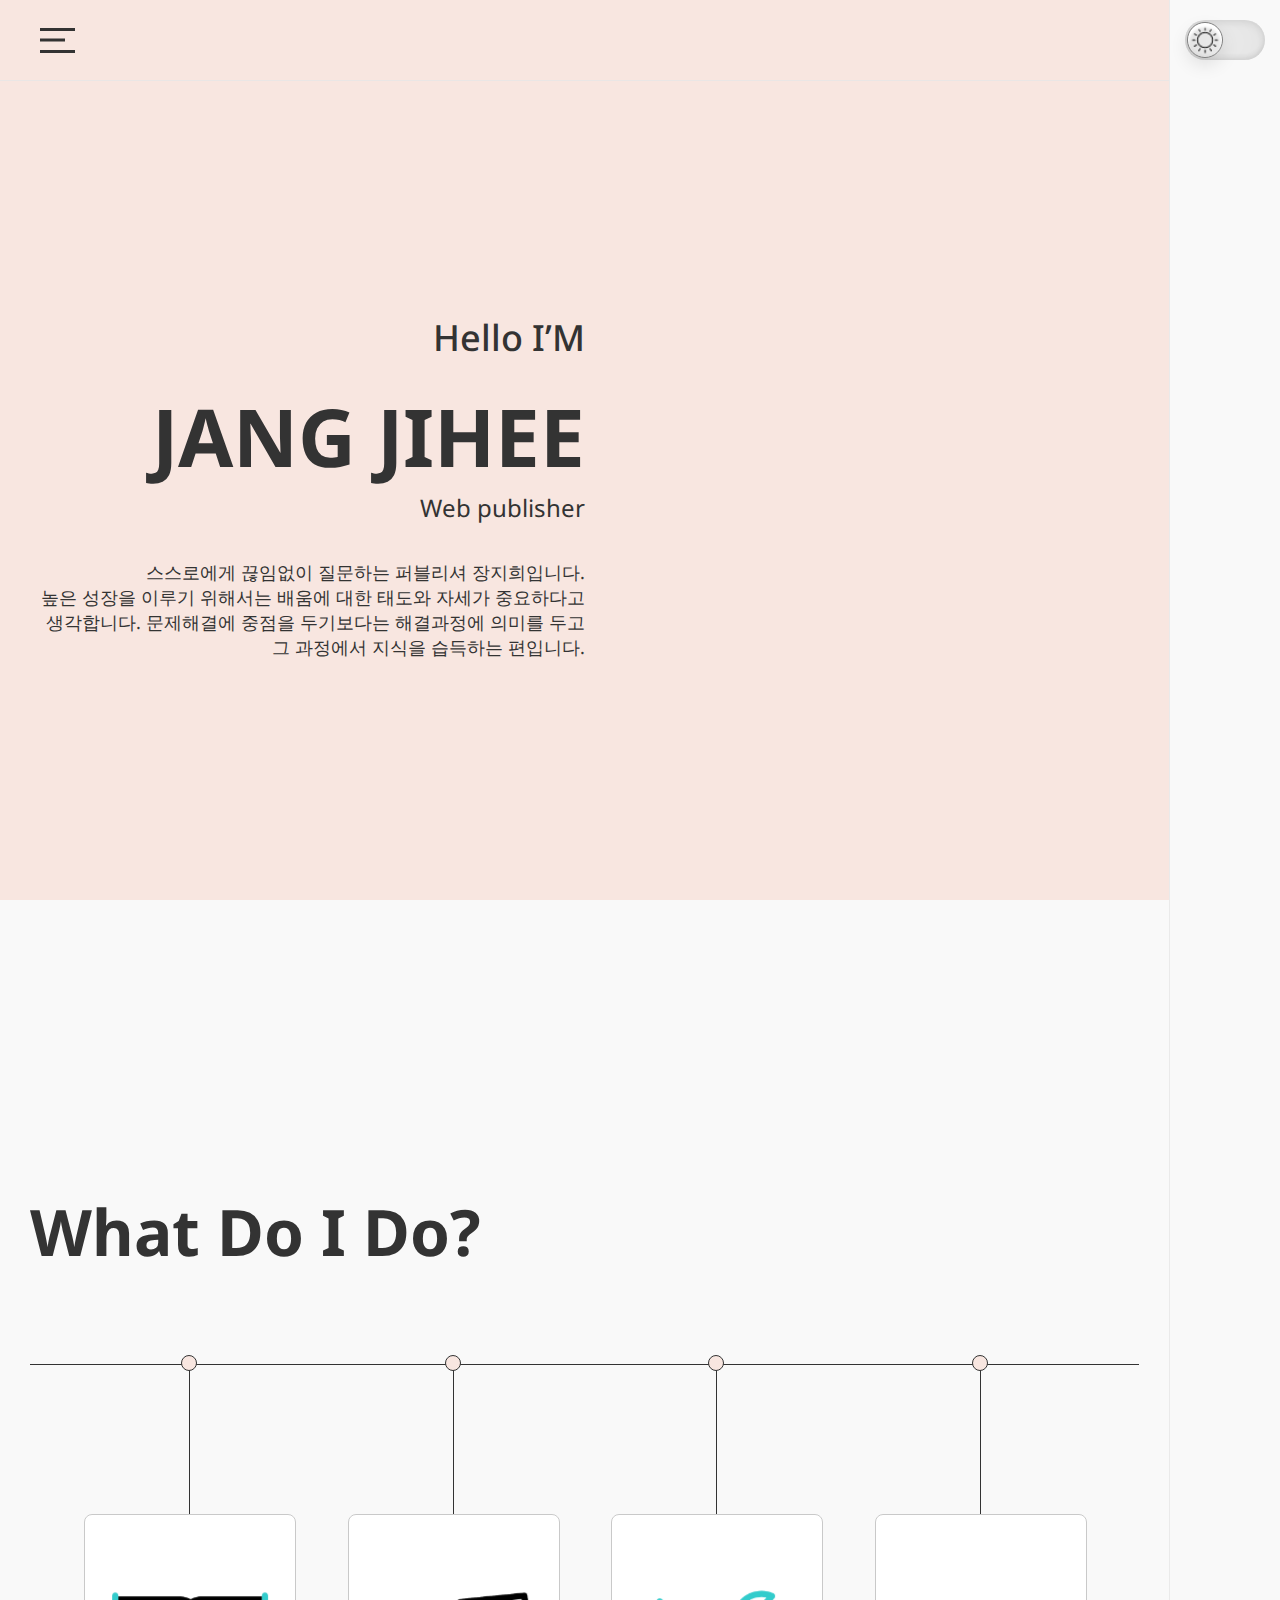
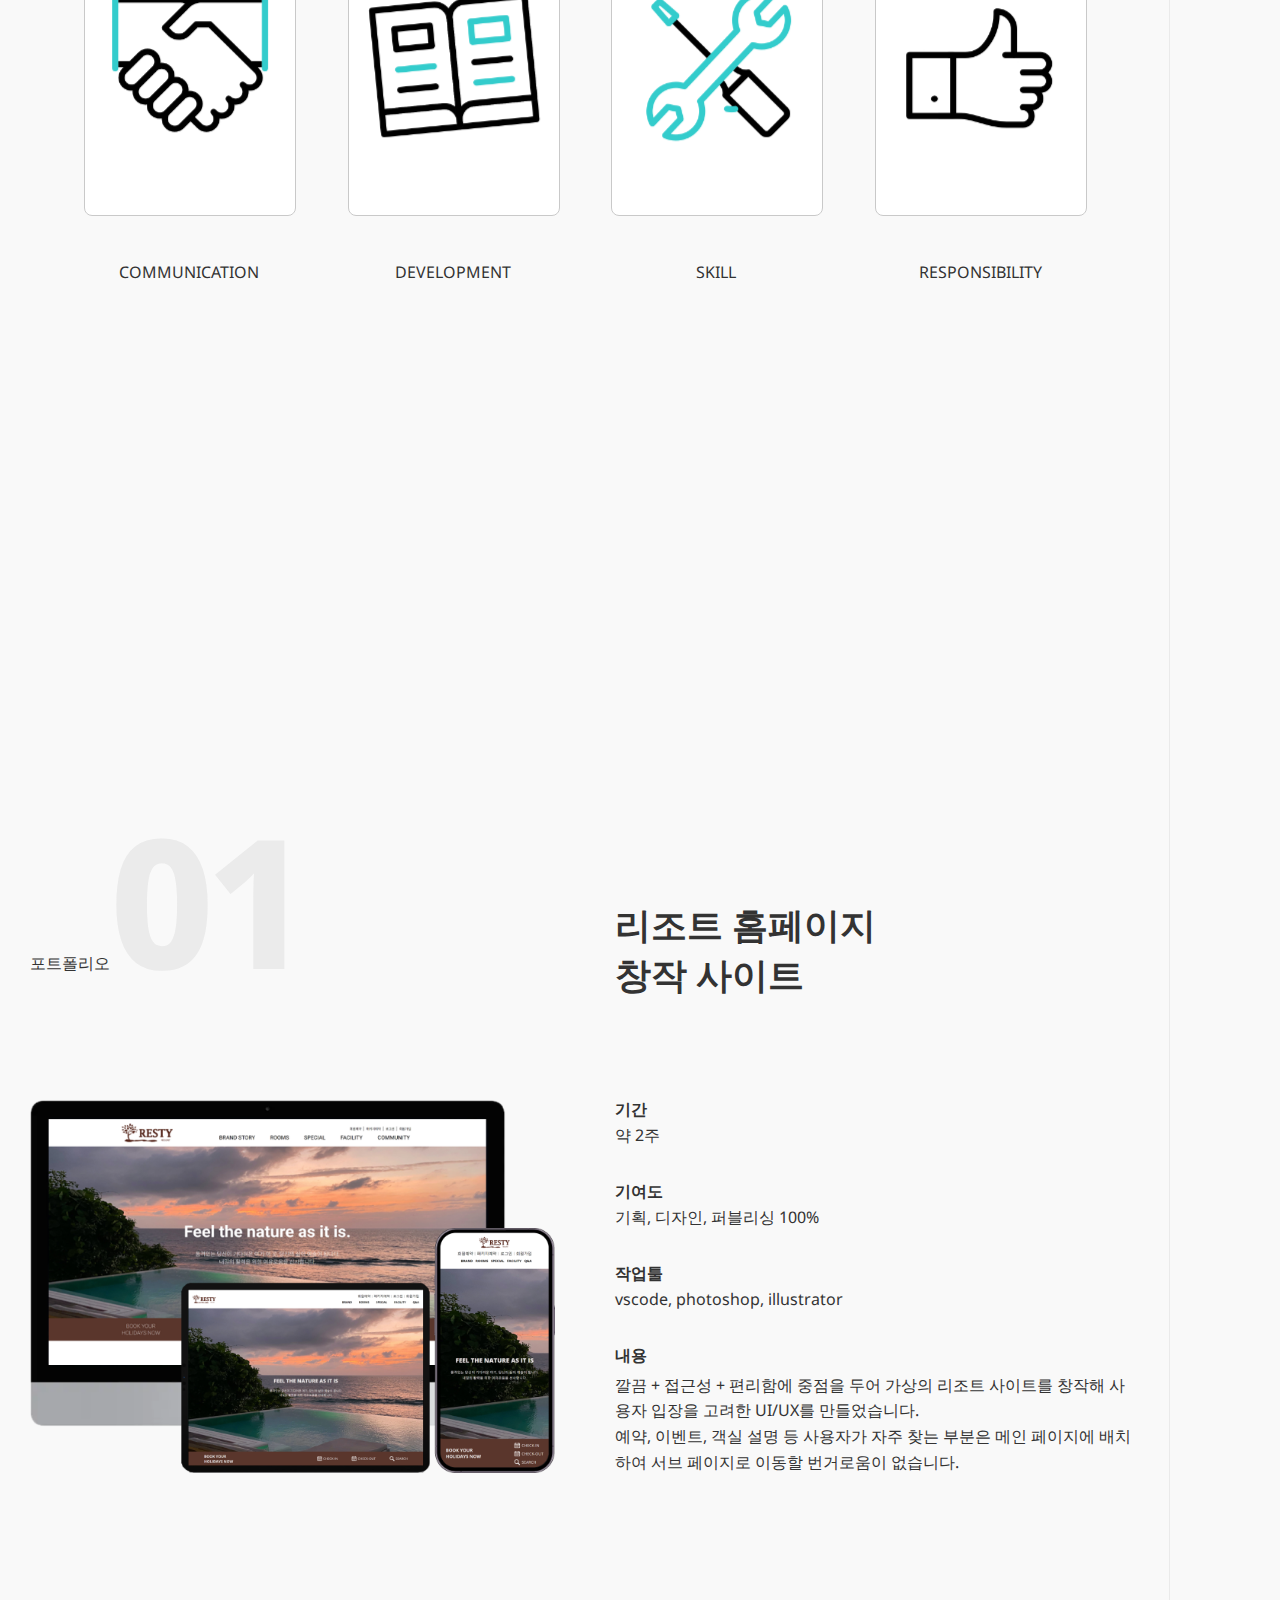
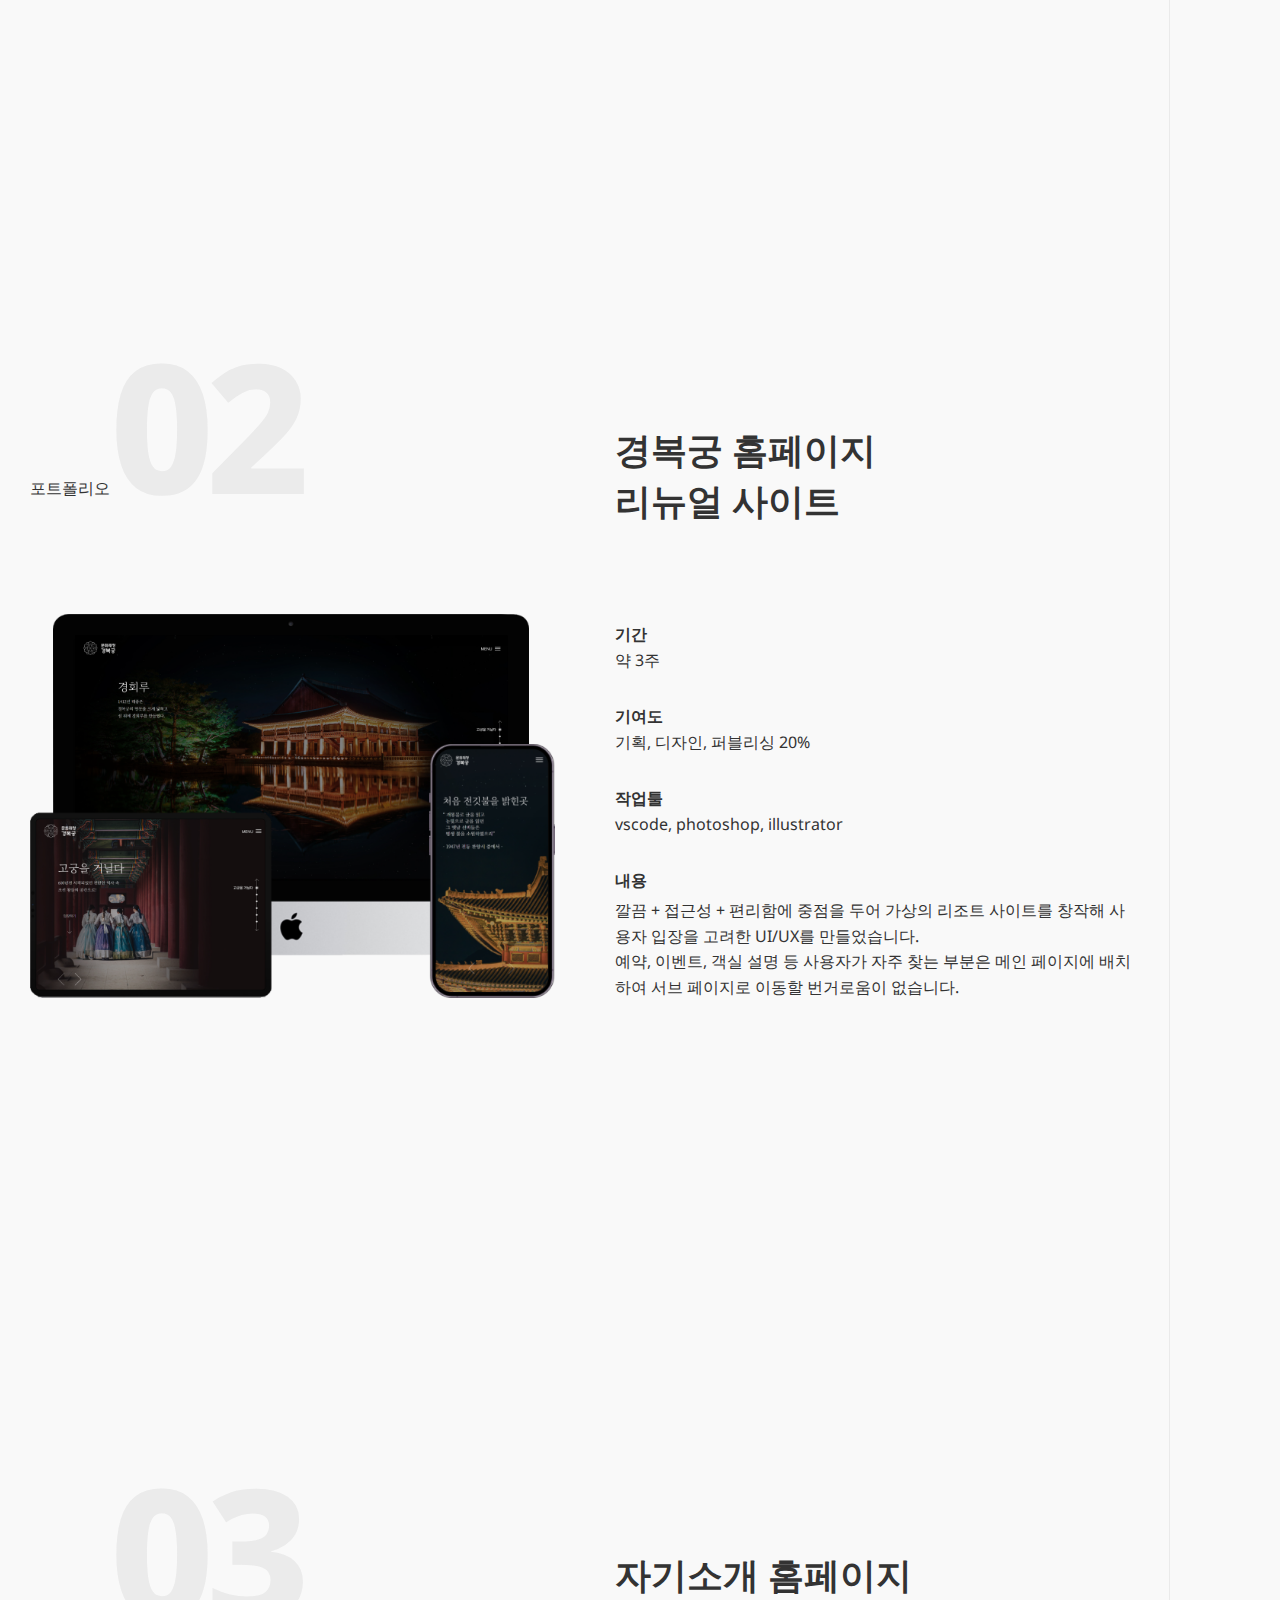
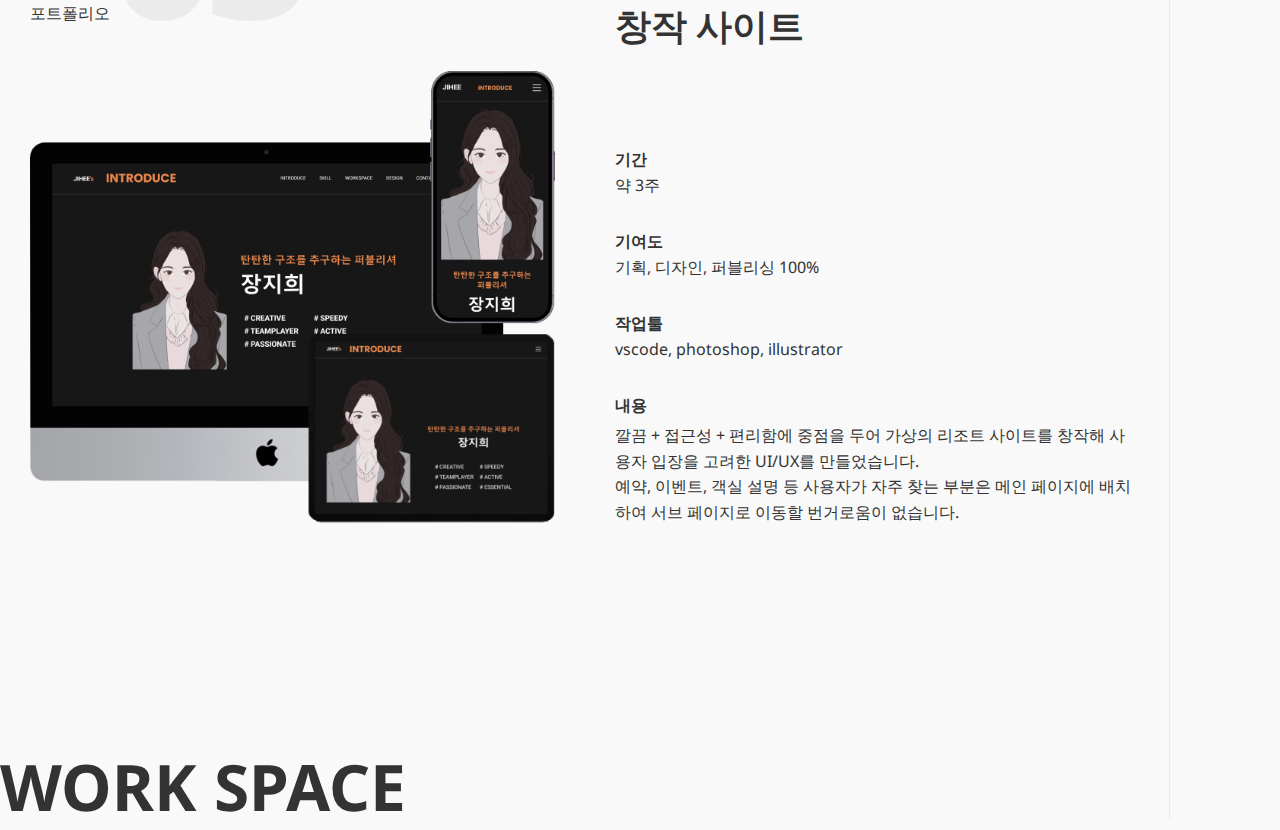
==== commit 6b68b3e9: "반응형 작업" ====
--- a/version.html
+++ b/version.html
@@ -16,24 +16,24 @@
             <header>
                 <div class="__menu">
                     <div class="__mobile_btn">
-                        <div class="__line line01"></div>
-                        <div class="__line line02"></div>
-                        <div class="__line line03"></div>
-                    </div>
-                    <nav class="__nav">
-                        <div class="__nav_list">
-                            <div class="__mobile_list_box">
+                        <div class="line line01"></div>
+                        <div class="line line02"></div>
+                        <div class="line line03"></div>
+                    </div>
+                    <nav class="mobile_nav">
+                        <div class="nav_list">
+                            <div class="mobile_list_box">
                                 <ul>
-                                    <li class="__detph">
+                                    <li>
                                         <a href="javascript:(0)">MAIN</a>
                                     </li>
-                                    <li class="__detph">
+                                    <li>
                                         <a href="javascript:(0)">SKILL</a>
                                     </li>
-                                    <li class="__detph">
+                                    <li>
                                         <a href="javascript:(0)">PORTFOLIO</a>
                                     </li>
-                                    <li class="__detph">
+                                    <li>
                                         <a href="javascript:(0)">WORK</a>
                                     </li>
                                 </ul>
@@ -77,7 +77,7 @@
                                     <!-- 뒷면 -->
                                     <div class="back">
                                         <div class="card_inner">
-                                            <div class="__cont_desc">대화하는 과정을 즐겁게 생각합니다.<br /> 고객사의 니즈를 정확하게 파악하고, 직원들과의 원활한 의사소통으로 업무를 성공적으로 마무리 할 수 있습니다.</div>
+                                            <div class="__cont_desc">대화하는 과정을 즐겁게 생각합니다.<br /> <span class="underline">원활한 의사소통</span>으로 고객의 요구를 정확하게 파악하고, 직원들과의 협업으로 업무를 성공적으로 마무리 할 수 있습니다.</div>
                                         </div>
                                     </div>
                                 </div>
@@ -95,7 +95,7 @@
                                     <!-- 뒷면 -->
                                     <div class="back">
                                         <div class="card_inner">
-                                            <div class="__cont_desc">비지니스의 방향성을 이해하고 기술적으로 풀어내기 위해 노력합니다.<br />탄탄하고 재사용이 가능한 마크업으로 한 눈에 보기 쉬운 코드를 작성합니다.</div>
+                                            <div class="__cont_desc">오늘보다 내일 더 잘하는 사람이 되자.<br />현재에 만족하기 보다는 <span class="underline">발전하는 사람</span>이 되기 위해 공부하는 자세를 가지고 있습니다.</div>
                                         </div>
                                     </div>
                                 </div>
@@ -113,39 +113,53 @@
                                     <!-- 뒷면 -->
                                     <div class="back">
                                         <div class="card_inner">
-                                            <div class="__cont_desc">“문제는 주어지는 것이 아니라, 내가 찾아서 푸는 것”<br />능동적이고 주체적으로 행동합니다.<br />
+                                            <div class="__cont_desc">비지니스의 방향성을 이해하고 기술적으로 풀어내기 위해 노력합니다.<br /><span class="underline">탄탄하고 재사용</span>이 가능한 마크업으로 한 눈에 보기 쉬운 코드를 작성합니다.</div>
+                                        </div>
+                                    </div>
+                                </div>
+                                <div class="flip_card">
+                                  <!-- 앞면 -->
+                                    <div class="front">
+                                        <div class="card_inner">
+                                            <figure>
+                                                <picture>
+                                                    <img src="./assets/images/responsibility.gif" alt="communication icon">
+                                                </picture>
+                                            </figure>
+                                        </div>
+                                    </div>
+                                    <!-- 뒷면 -->
+                                    <div class="back">
+                                        <div class="card_inner">
+                                            <div class="__cont_desc">“문제는 주어지는 것이 아니라, 내가 찾아서 푸는 것”<br /><span class="underline">능동적이고 주체적</span>으로 행동합니다.<br />
                                                 하나의 프로젝트를 하더라도 내가 이끌어간다는 주인의식을 가지고 있습니다.
                                             </div>
                                         </div>
                                     </div>
                                 </div>
-                                <div class="flip_card">
-                                  <!-- 앞면 -->
-                                    <div class="front">
-                                        <div class="card_inner">
-                                            <figure>
-                                                <picture>
-                                                    <img src="./assets/images/responsibility.gif" alt="communication icon">
-                                                </picture>
-                                            </figure>
-                                        </div>
-                                    </div>
-                                    <!-- 뒷면 -->
-                                    <div class="back">
-                                        <div class="card_inner">
-                                            <h1>뒷면</h1>
-                                        </div>
-                                    </div>
+                            </div>
+                            <div class="flip_title">
+                                <div class="card_title">
+                                    <p class="__cont_tit">COMMUNICATION</p>
+                                </div>
+                                <div class="card_title">
+                                    <p class="__cont_tit">DEVELOPMENT</p>
+                                </div>
+                                <div class="card_title">
+                                    <p class="__cont_tit">SKILL</p>
+                                </div>
+                                <div class="card_title">
+                                    <p class="__cont_tit">RESPONSIBILITY</p>
                                 </div>
                             </div>
                         </div>
                     </div>
                 </section>
                 <section class="__portfolio">
-                    <div class="__port_sec">
-                        <div class="__inner_container __port_cont">
+                    <div class="__port_sec sec_resort">
+                        <div class="__inner_wrapper __port_cont">
                             <div class="__view_box">
-                                <p class="__grey_num"><span>개인 포트폴리오</span>01</p>
+                                <p class="__grey_num">포트폴리오<span>01</span></p>
                                 <div class="__view_image">
                                     <img src="./assets/images/resort_view.png" alt="resort webpage viewport">
                                 </div>
@@ -176,10 +190,10 @@
                             </div>
                         </div>
                     </div>
-                    <div class="__port_sec">
-                        <div class="__inner_container __port_cont">
+                    <div class="__port_sec sec_royal">
+                        <div class="__inner_wrapper __port_cont">
                             <div class="__view_box">
-                                <p class="__grey_num"><span>개인 포트폴리오</span>02</p>
+                                <p class="__grey_num">포트폴리오<span>02</span></p>
                                 <div class="__view_image">
                                     <img src="./assets/images/royal_view.png" alt="royal palace webpage viewport">
                                 </div>
@@ -210,10 +224,10 @@
                             </div>
                         </div>
                     </div>
-                    <div class="__port_sec">
-                        <div class="__inner_container __port_cont">
+                    <div class="__port_sec sec_pr">
+                        <div class="__inner_wrapper __port_cont">
                             <div class="__view_box">
-                                <p class="__grey_num"><span>개인 포트폴리오</span>03</p>
+                                <p class="__grey_num">포트폴리오<span>03</span></p>
                                 <div class="__view_image">
                                     <img src="./assets/images/pr_view.png" alt="public relation webpage viewport">
                                 </div>
--- a/assets/css/two.css
+++ b/assets/css/two.css
@@ -135,50 +135,92 @@
 
 .__inner_wrapper {
   max-width: 1660px;
-  padding-right: 0;
 }
 
 .__left {
-  width: calc(100% - 140px);
+  width: calc(100% - 110px);
+}
+@media (max-width: 767px) {
+  .__left {
+    width: calc(100% - 80px);
+  }
 }
 .__left header .__menu {
   height: 80px;
+  width: 100%;
+  background-color: #F8E6E0;
+  border-bottom: 1px solid rgba(230, 230, 230, 0.8);
+  z-index: 1;
+  display: flex;
+  align-items: center;
   position: fixed;
-  width: 100%;
-  background-color: #F8E6E0;
-  border-bottom: 1px solid #c9c9c9;
-  display: flex;
-  align-items: center;
-  z-index: 1;
+}
+@media (max-width: 1023px) {
+  .__left header .__menu {
+    height: 60px;
+  }
 }
 .__left header .__menu .__mobile_btn {
-  width: 30px;
-  height: 20px;
-  display: flex;
-  flex-direction: column;
+  width: 35px;
+  height: 25px;
   position: relative;
-  padding-left: 40px;
-}
-.__left header .__menu .__mobile_btn .__line {
-  width: 30px;
+  display: block;
+  cursor: pointer;
+  margin-left: 40px;
+  z-index: 2;
+}
+.__left header .__menu .__mobile_btn .line {
+  position: absolute;
   height: 3px;
-  display: block;
-  background-color: #333;
-  position: absolute;
-  border-radius: 20px;
-}
-.__left header .__menu .__mobile_btn .__line.line01 {
+  background: #333;
+  width: 100%;
+  transition: all 1s;
+}
+.__left header .__menu .__mobile_btn .line.line01 {
   top: 0;
 }
-.__left header .__menu .__mobile_btn .__line.line02 {
+.__left header .__menu .__mobile_btn .line.line02 {
+  width: 25px;
   top: 50%;
-  width: 24px;
-}
-.__left header .__menu .__mobile_btn .__line.line03 {
-  top: 100%;
-}
-.__left header .__menu .__nav {
-  display: none;
+  transform: translateY(-50%);
+}
+.__left header .__menu .__mobile_btn .line.line03 {
+  bottom: 0;
+}
+.__left header .__menu .__mobile_btn .line.active.line01 {
+  top: 50%;
+  transform: rotate(45deg) translateY(-50%);
+}
+.__left header .__menu .__mobile_btn .line.active.line02 {
+  opacity: 0;
+}
+.__left header .__menu .__mobile_btn .line.active.line03 {
+  bottom: 50%;
+  transform: rotate(-45deg) translateY(50%);
+}
+.__left header .__menu .mobile_nav {
+  position: absolute;
+  width: 0px;
+  height: 100vh;
+  background: white;
+  left: 0;
+  top: 0;
+  transition: all 0.8s;
+}
+.__left header .__menu .mobile_nav .nav_list {
+  opacity: 0;
+  transition: all 0.7s;
+  margin-top: 80px;
+  padding: 50px 20px 20px 40px;
+}
+.__left header .__menu .mobile_nav .nav_list .mobile_list_box ul li {
+  padding: 20px 0;
+}
+.__left header .__menu .mobile_nav.active {
+  width: 300px;
+}
+.__left header .__menu .mobile_nav.active .nav_list {
+  opacity: 1;
 }
 .__left header .__main_greet {
   padding-top: 80px;
@@ -190,12 +232,98 @@
 }
 .__left header .__main_greet .__greet_txt {
   width: 50%;
+  text-align: right;
+}
+@media (max-width: 1023px) {
+  .__left header .__main_greet .__greet_txt {
+    width: 100%;
+    text-align: right;
+  }
+}
+@media (max-width: 767px) {
+  .__left header .__main_greet .__greet_txt {
+    text-align: left;
+  }
+}
+.__left header .__main_greet .__greet_txt .__greet {
+  font-size: 2.25rem;
+  font-weight: 500;
+  margin-bottom: 40px;
+}
+@media (max-width: 1023px) {
+  .__left header .__main_greet .__greet_txt .__greet {
+    font-size: 1.5rem;
+  }
+}
+@media (max-width: 767px) {
+  .__left header .__main_greet .__greet_txt .__greet {
+    font-size: 1.2rem;
+  }
+}
+.__left header .__main_greet .__greet_txt .__name {
+  font-size: 5rem;
+  margin-bottom: 40px;
+  font-weight: 700;
+}
+@media (max-width: 1023px) {
+  .__left header .__main_greet .__greet_txt .__name {
+    font-size: 3.375rem;
+  }
+}
+@media (max-width: 767px) {
+  .__left header .__main_greet .__greet_txt .__name {
+    font-size: 2rem;
+    margin-bottom: 30px;
+  }
+}
+.__left header .__main_greet .__greet_txt .__name span {
+  display: block;
+  margin-top: 20px;
+  font-size: 1.5rem;
+  font-weight: 400;
+}
+@media (max-width: 1023px) {
+  .__left header .__main_greet .__greet_txt .__name span {
+    font-size: 1.2rem;
+  }
+}
+@media (max-width: 767px) {
+  .__left header .__main_greet .__greet_txt .__name span {
+    font-size: 1rem;
+  }
+}
+.__left header .__main_greet .__greet_txt .__name + p {
+  font-size: 1.125rem;
+  line-height: 1.4;
+}
+@media (max-width: 1023px) {
+  .__left header .__main_greet .__greet_txt .__name + p {
+    font-size: 1rem;
+  }
+}
+@media (max-width: 767px) {
+  .__left header .__main_greet .__greet_txt .__name + p {
+    font-size: 0.875rem;
+  }
 }
 .__left main .__do {
   padding: 300px 0;
 }
 .__left main .__do .__fit_title {
   margin-bottom: 100px;
+}
+.__left main .__do .__do_list {
+  padding-top: 150px;
+  position: relative;
+}
+.__left main .__do .__do_list:before {
+  position: absolute;
+  content: "";
+  top: 0;
+  left: 0;
+  width: 100%;
+  height: 1px;
+  background-color: #333;
 }
 .__left main .__do .__do_list .flip {
   display: flex;
@@ -204,16 +332,44 @@
 .__left main .__do .__do_list .flip .flip_card {
   transform-style: preserve-3d;
   perspective: 1000px;
-  width: 240px;
+  width: 210px;
   height: 300px;
-  transition: transform 0.4s;
+  transition: transform 0.5s;
+  position: relative;
+}
+@media (max-width: 1023px) {
+  .__left main .__do .__do_list .flip .flip_card {
+    width: 136px;
+    height: 270px;
+  }
+}
+.__left main .__do .__do_list .flip .flip_card:before {
+  position: absolute;
+  content: "";
+  width: 1px;
+  height: 150px;
+  left: 50%;
+  bottom: 100%;
+  background-color: #333;
+}
+.__left main .__do .__do_list .flip .flip_card:after {
+  position: absolute;
+  content: "";
+  width: 14px;
+  height: 14px;
+  border-radius: 50%;
+  bottom: calc(100% + 143px);
+  border: 1px solid #333;
+  left: 50%;
+  transform: translateX(-50%);
+  background-color: #F8E6E0;
 }
 .__left main .__do .__do_list .flip .flip_card .front, .__left main .__do .__do_list .flip .flip_card .back {
   width: 100%;
   height: 100%;
   -webkit-backface-visibility: hidden;
           backface-visibility: hidden;
-  border-radius: 6px;
+  border-radius: 8px;
   transform: rotateY(0deg);
   transform-style: preserve-3d;
   display: flex;
@@ -242,28 +398,189 @@
   top: 0;
   left: 0%;
   width: 100%;
-  background: #c9c9c9;
+  background: #333;
   transform: rotateY(180deg);
   transform-style: preserve-3d;
 }
+.__left main .__do .__do_list .flip .flip_card .back .card_inner {
+  color: #f9f9f9;
+  font-size: 20px;
+  line-height: 1.8;
+}
+@media (max-width: 1023px) {
+  .__left main .__do .__do_list .flip .flip_card .back .card_inner {
+    font-size: 16px;
+  }
+}
 .__left main .__do .__do_list .flip .flip_card:hover {
-  transform: rotateY(180deg);
+  transform: rotateY(-180deg);
   transform-style: preserve-3d;
 }
+.__left main .__do .__do_list .flip .flip_card:hover .underline {
+  position: relative;
+}
+.__left main .__do .__do_list .flip .flip_card:hover .underline:after {
+  position: absolute;
+  content: "";
+  bottom: -5px;
+  -webkit-animation: line;
+          animation: line;
+  -webkit-animation-duration: 0.7s;
+          animation-duration: 0.7s;
+  -webkit-animation-delay: 0.4s;
+          animation-delay: 0.4s;
+  -webkit-animation-fill-mode: forwards;
+          animation-fill-mode: forwards;
+  background-color: rgba(235, 169, 27, 0.7);
+  height: 5px;
+}
+@-webkit-keyframes line {
+  0% {
+    left: 0;
+    width: 0;
+  }
+  100% {
+    left: 0;
+    width: 100%;
+  }
+}
+@keyframes line {
+  0% {
+    left: 0;
+    width: 0;
+  }
+  100% {
+    left: 0;
+    width: 100%;
+  }
+}
+.__left main .__do .__do_list .flip .flip_card:hover:after {
+  border: 1px solid #333;
+  background-color: #FFC23C;
+}
+.__left main .__do .__do_list .flip_title {
+  display: flex;
+  justify-content: space-evenly;
+  margin-top: 50px;
+}
+.__left main .__do .__do_list .flip_title .card_title {
+  width: 210px;
+  text-align: center;
+}
+@media (max-width: 1023px) {
+  .__left main .__do .__do_list .flip_title .card_title {
+    width: 136px;
+    font-size: 16px;
+  }
+}
+.__left main .__portfolio .__port_sec {
+  padding: 230px 0;
+}
+.__left main .__portfolio .__port_sec.sec_resort {
+  background: url("../../assets/images/resort_bg.png") no-repeat;
+  background-size: cover;
+  background-position: center center;
+  background-attachment: fixed;
+}
+.__left main .__portfolio .__port_sec.sec_royal {
+  background: url("../../assets/images/royal_bg.png") no-repeat;
+  background-size: cover;
+  background-position: center center;
+  background-attachment: fixed;
+}
+.__left main .__portfolio .__port_sec.sec_pr {
+  background: url("../../assets/images/pr_bg.png") no-repeat;
+  background-size: cover;
+  background-position: center center;
+  background-attachment: fixed;
+}
+.__left main .__portfolio .__port_sec .__port_cont {
+  display: flex;
+  justify-content: space-between;
+}
+.__left main .__portfolio .__port_sec .__port_cont .__view_box {
+  width: calc(50% - 30px);
+  display: flex;
+  flex-direction: column;
+  justify-content: space-between;
+}
+@media (max-width: 1023px) {
+  .__left main .__portfolio .__port_sec .__port_cont .__view_box {
+    width: calc(50% - 10px);
+  }
+}
+.__left main .__portfolio .__port_sec .__port_cont .__view_box .__grey_num {
+  margin-bottom: 30px;
+}
+.__left main .__portfolio .__port_sec .__port_cont .__view_box .__grey_num span {
+  font-size: 180px;
+  font-weight: 800;
+  color: rgba(201, 201, 201, 0.3);
+  letter-spacing: -8px;
+}
+@media (max-width: 1023px) {
+  .__left main .__portfolio .__port_sec .__port_cont .__view_box .__grey_num span {
+    font-size: 80px;
+  }
+}
+.__left main .__portfolio .__port_sec .__port_cont .__view_box .__view_image img {
+  width: 100%;
+}
+.__left main .__portfolio .__port_sec .__port_cont .__desc_box {
+  width: calc(50% - 30px);
+  padding-top: 90px;
+}
+@media (max-width: 1023px) {
+  .__left main .__portfolio .__port_sec .__port_cont .__desc_box {
+    width: calc(50% - 10px);
+    padding-top: 15px;
+  }
+}
+.__left main .__portfolio .__port_sec .__port_cont .__desc_box .__desc_title {
+  font-size: 36px;
+  font-weight: 600;
+  line-height: 1.4;
+  margin-bottom: 100px;
+}
+@media (max-width: 1023px) {
+  .__left main .__portfolio .__port_sec .__port_cont .__desc_box .__desc_title {
+    font-size: 24px;
+    margin-bottom: 60px;
+  }
+}
+.__left main .__portfolio .__port_sec .__port_cont .__desc_box .__desc_text .__text_box {
+  margin-bottom: 40px;
+  font-weight: 400;
+}
+.__left main .__portfolio .__port_sec .__port_cont .__desc_box .__desc_text .__text_box:last-child {
+  margin-bottom: 0;
+}
+.__left main .__portfolio .__port_sec .__port_cont .__desc_box .__desc_text .__text_box:last-child p:last-child {
+  line-height: 1.6;
+}
+.__left main .__portfolio .__port_sec .__port_cont .__desc_box .__desc_text .__text_box p:first-child {
+  margin-bottom: 10px;
+  font-weight: 600;
+}
 
 .__right {
-  width: 140px;
-  border-left: 1px solid #c9c9c9;
+  width: 110px;
+  border-left: 1px solid rgba(230, 230, 230, 0.8);
   background-color: #f9f9f9;
   position: relative;
   z-index: 1;
 }
+@media (max-width: 767px) {
+  .__right {
+    width: 80px;
+  }
+}
 .__right #__mode_btn {
   position: fixed;
   top: 20px;
-  right: 20px;
-  width: 100px;
-  height: 50px;
+  right: 15px;
+  width: 80px;
+  height: 40px;
   border-radius: 160px;
   background: #f8f8f8;
   transition: 0.5s;
@@ -272,26 +589,25 @@
 }
 @media (max-width: 1023px) {
   .__right #__mode_btn {
-    top: 30px;
-    right: 40px;
-    width: 70px;
+    top: 16px;
+    right: 19px;
+    width: 72px;
+    height: 36px;
+  }
+}
+@media (max-width: 767px) {
+  .__right #__mode_btn {
+    right: 10px;
+    width: 60px;
     height: 30px;
-  }
-}
-@media (max-width: 767px) {
-  .__right #__mode_btn {
-    top: 20px;
-    right: 28px;
-    width: 60px;
-    height: 25px;
   }
 }
 .__right #__mode_btn .__indicator {
   position: absolute;
   top: 0;
   left: 0;
-  width: 48px;
-  height: 48px;
+  width: 38px;
+  height: 38px;
   background: #f8f8f8;
   background: linear-gradient(to bottom, #eaeaea, #f9f9f9);
   background: url(../../assets/images/day.png) no-repeat;
@@ -306,15 +622,15 @@
 }
 @media (max-width: 1023px) {
   .__right #__mode_btn .__indicator {
+    width: 34px;
+    height: 34px;
+    background-size: 22px;
+  }
+}
+@media (max-width: 767px) {
+  .__right #__mode_btn .__indicator {
     width: 28px;
     height: 28px;
-    background-size: 22px;
-  }
-}
-@media (max-width: 767px) {
-  .__right #__mode_btn .__indicator {
-    width: 23px;
-    height: 23px;
     background-size: 16px;
   }
 }
@@ -323,7 +639,7 @@
   box-shadow: inset 0 8px 60px rgba(0, 0, 0, 0.1), inset 0 8px 8px rgba(0, 0, 0, 0.1), inset 0 -4px 4px rgba(0, 0, 0, 0.1);
 }
 .__right #__mode_btn.active .__indicator {
-  left: 50px;
+  left: 40px;
   background: linear-gradient(to bottom, #444, #222);
   background: url(../../assets/images/night.png) no-repeat;
   background-size: 30px;
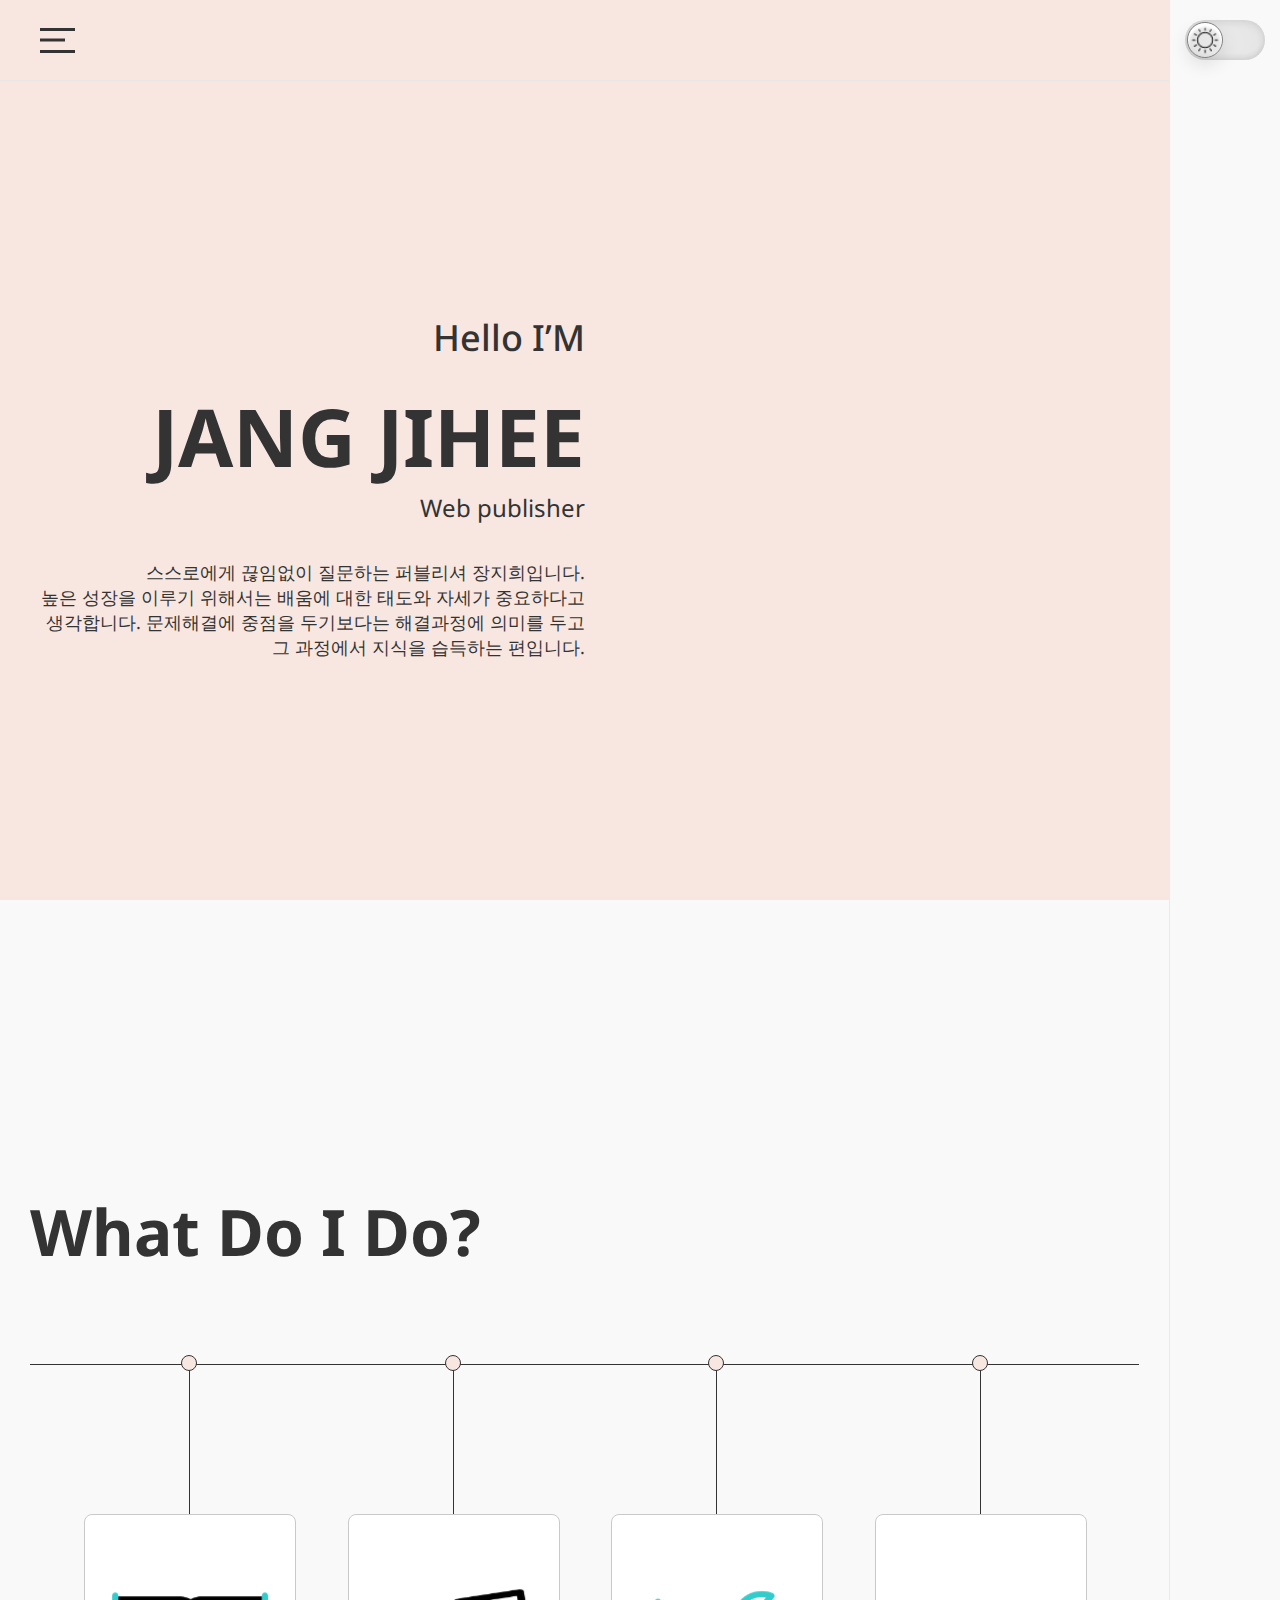
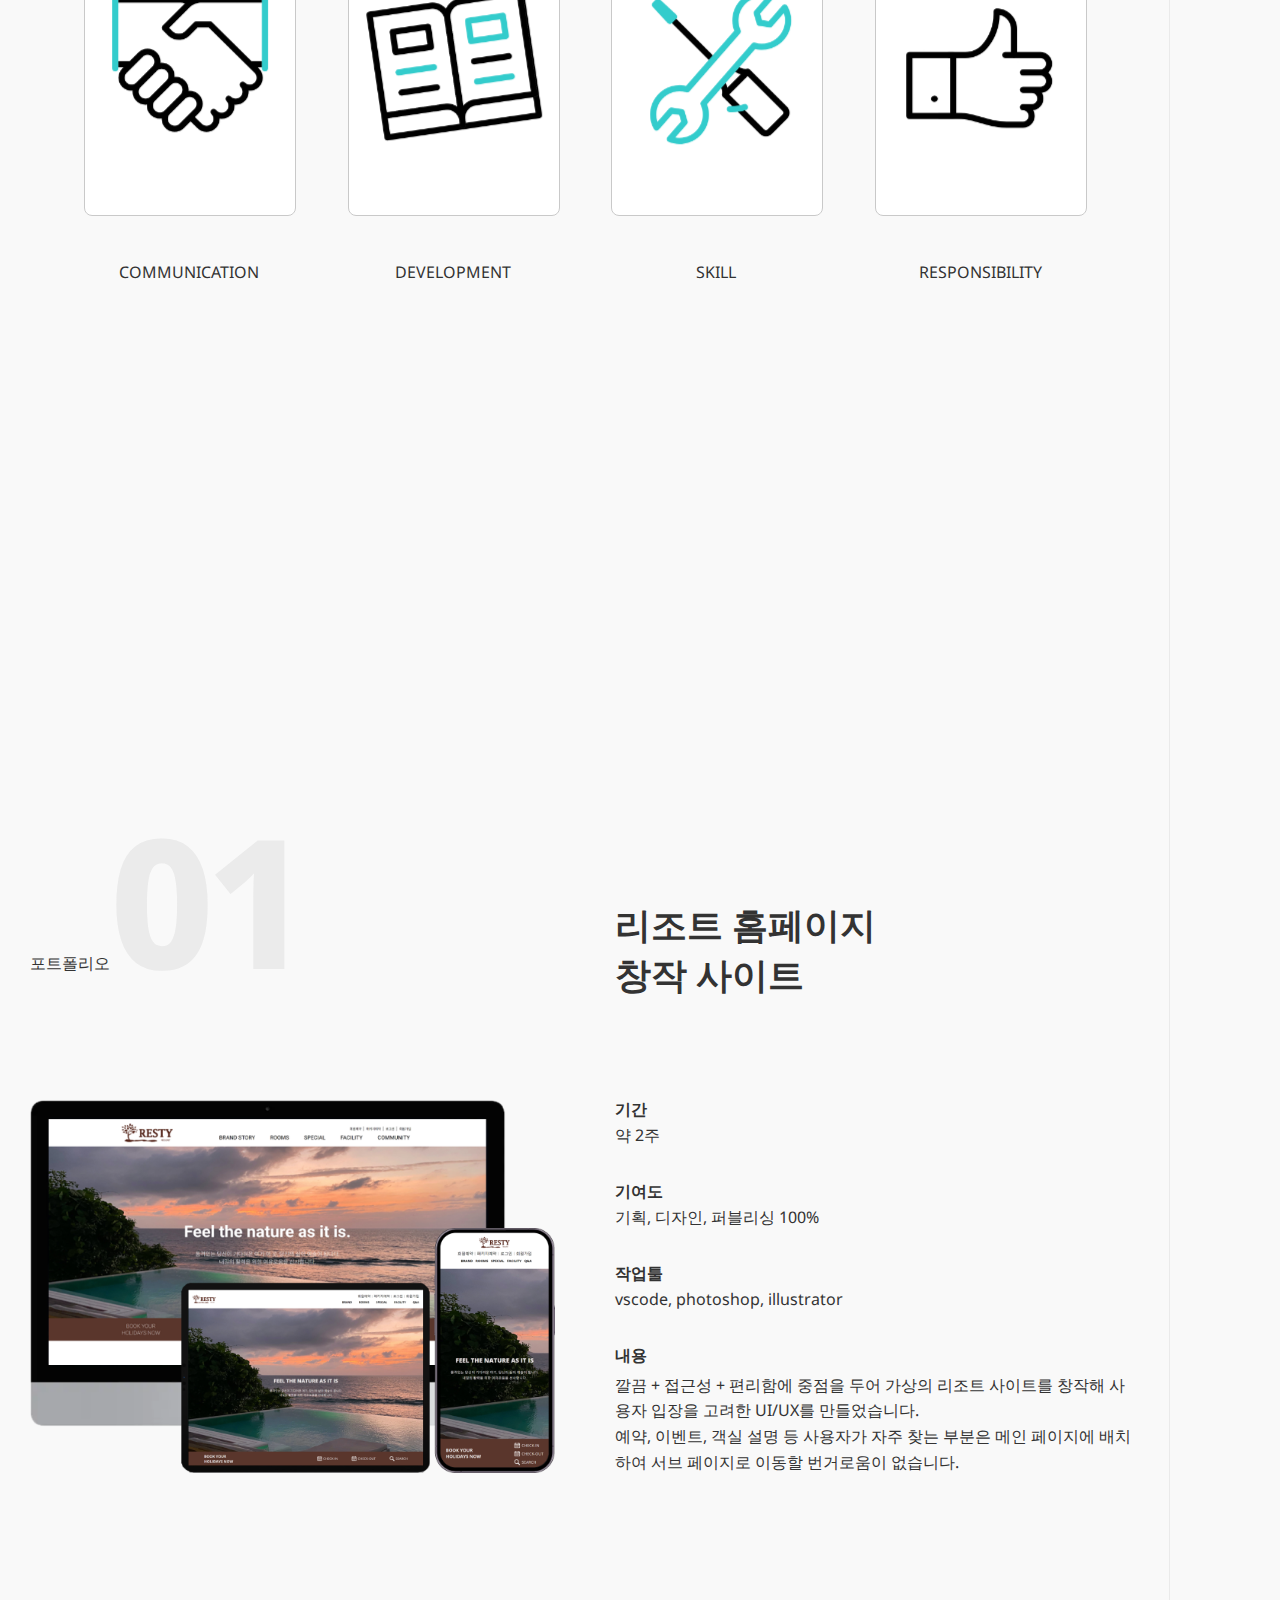
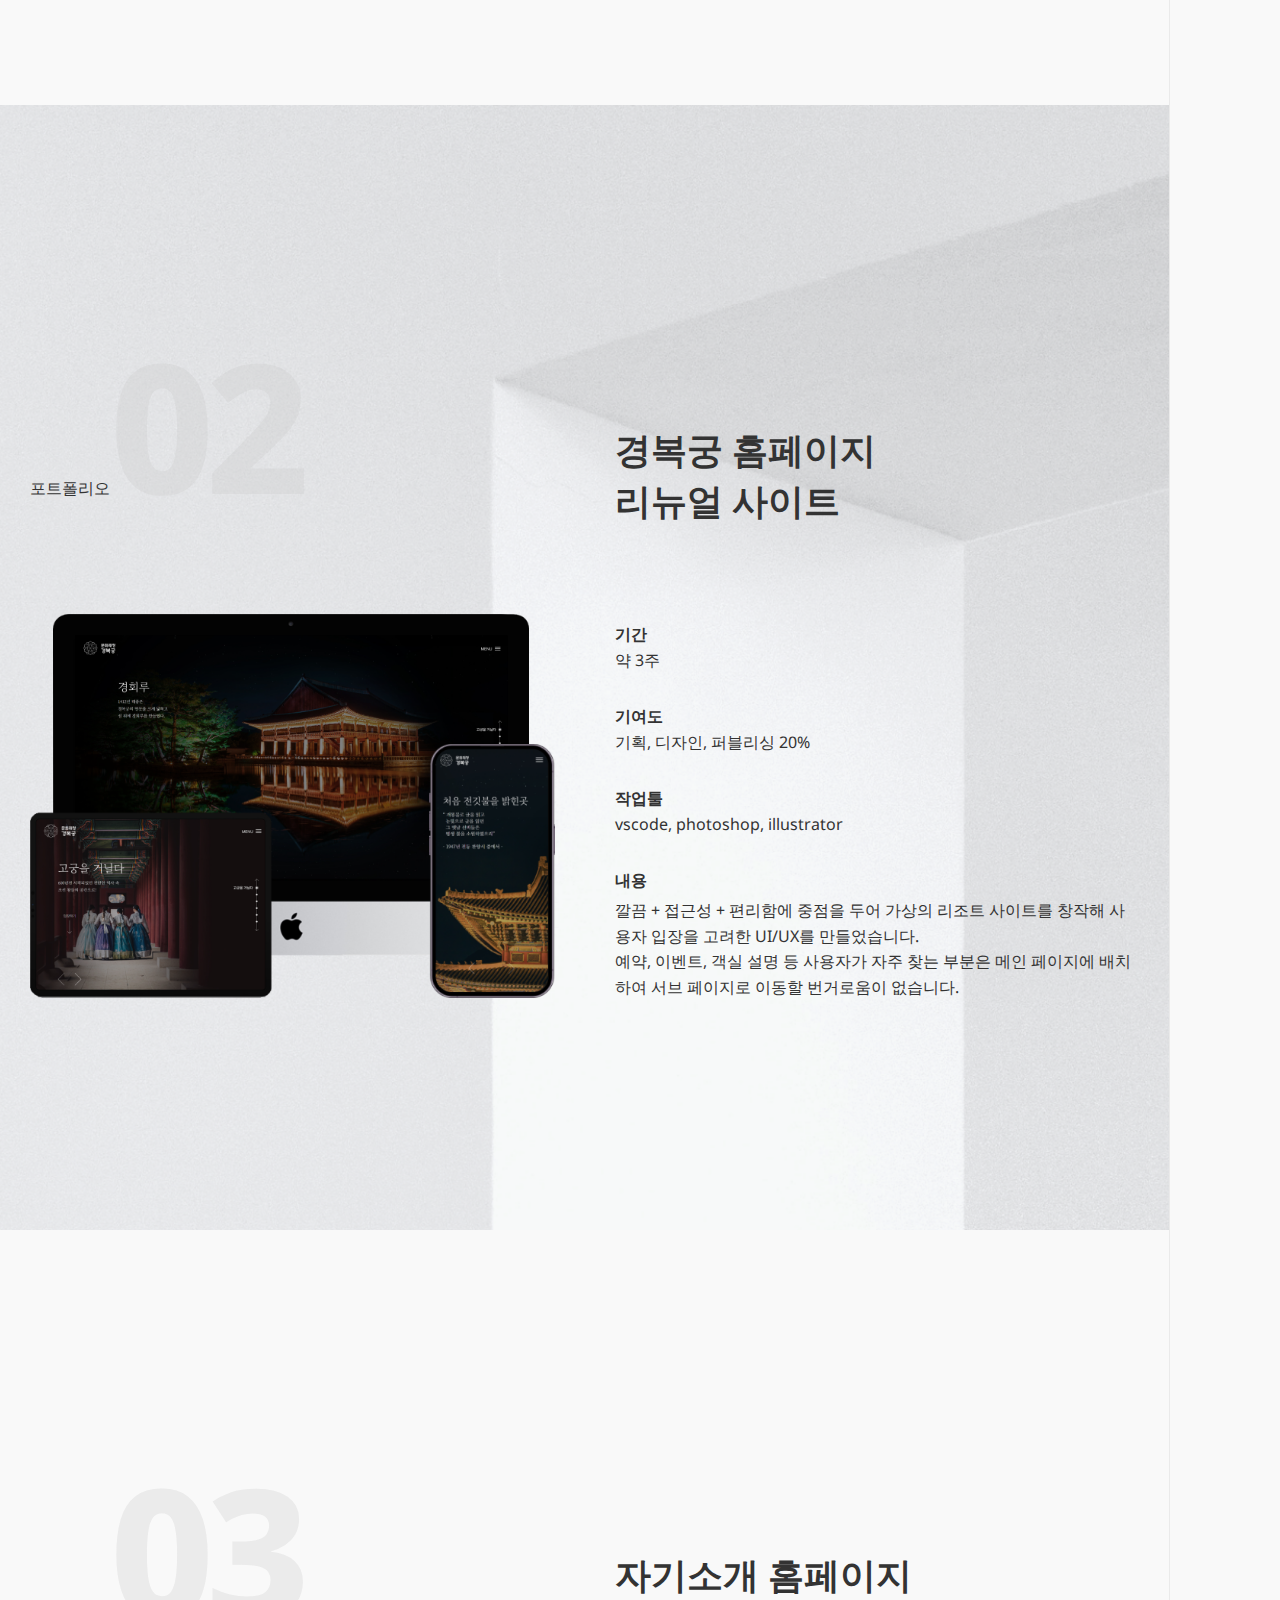
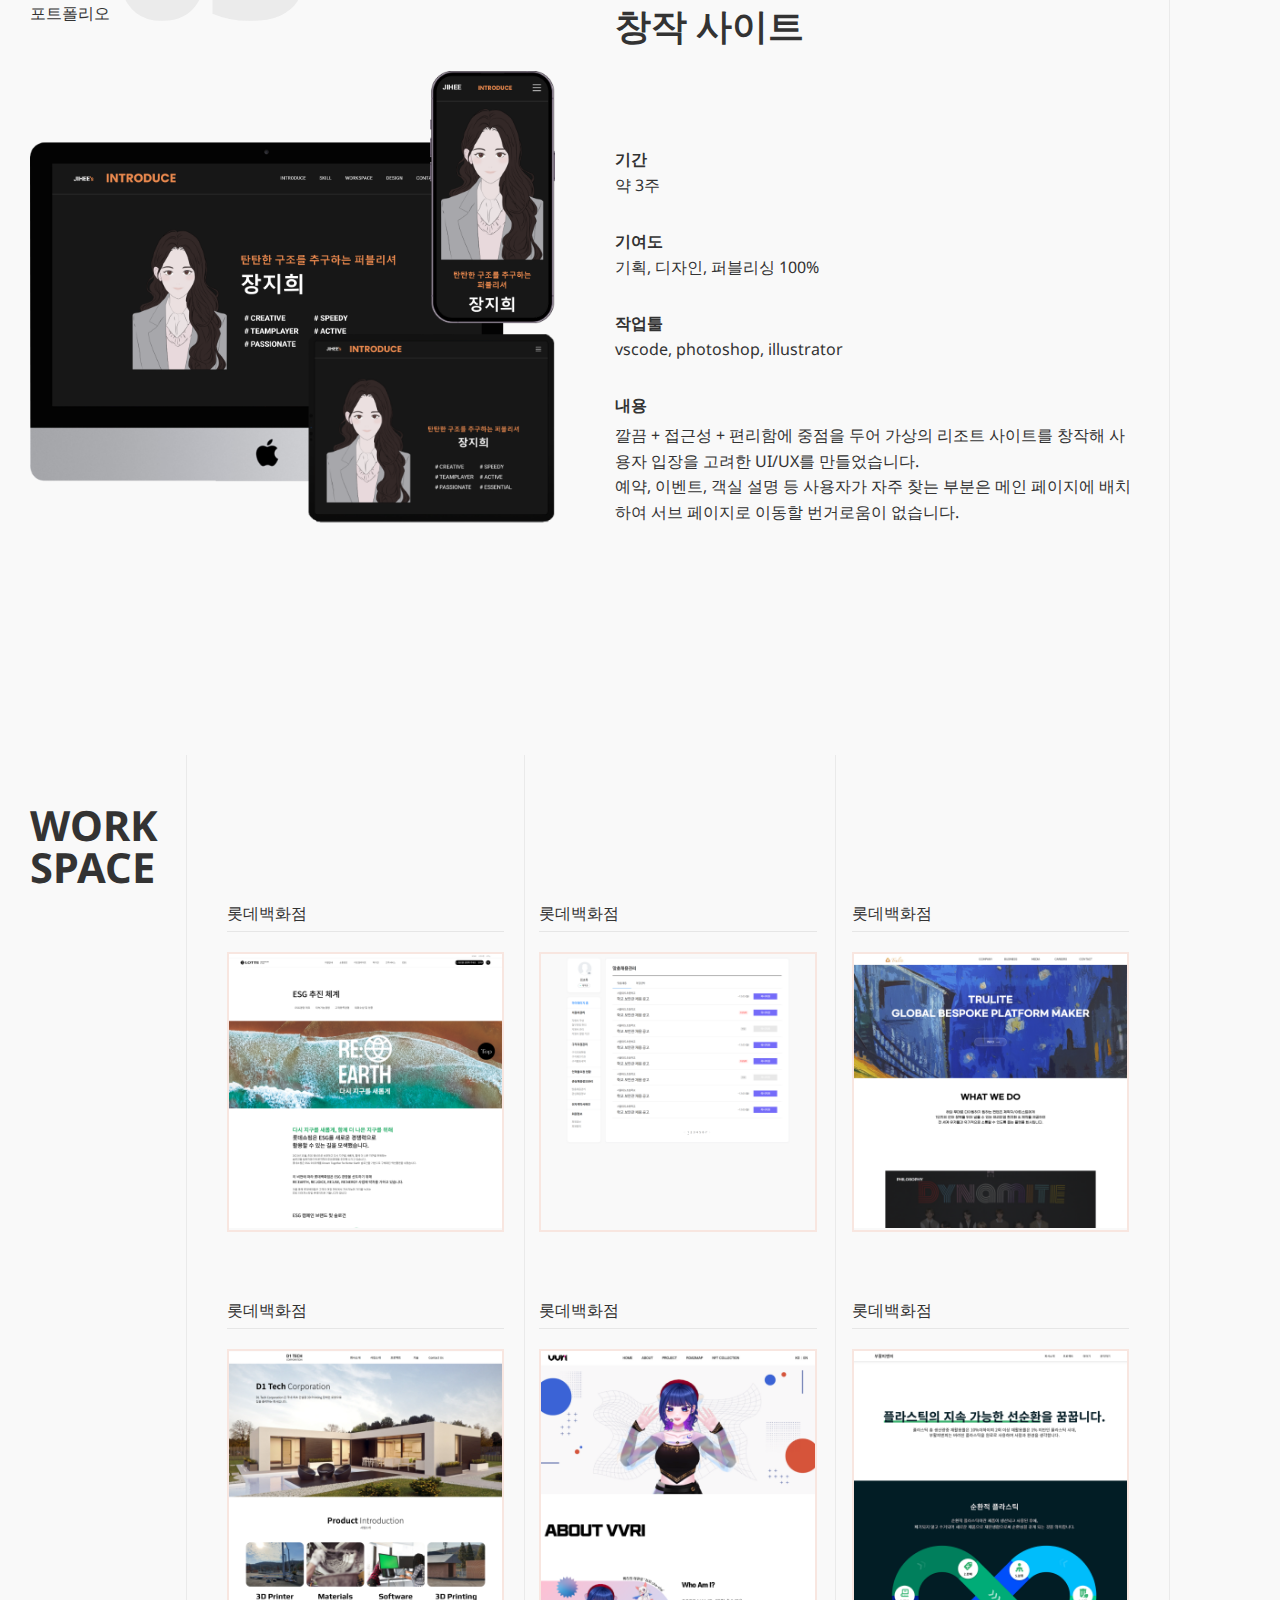
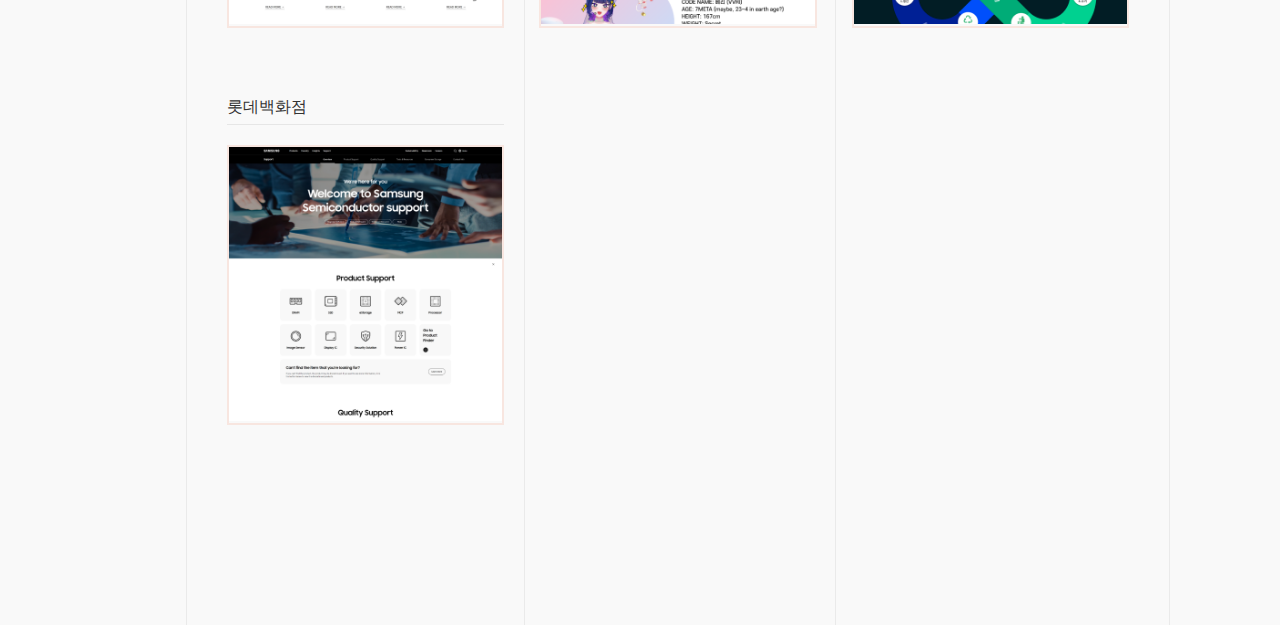
==== commit 4b820b09: "work space 업데이트" ====
--- a/version.html
+++ b/version.html
@@ -260,8 +260,186 @@
                     </div>
                 </section>
                 <section class="__work">
-                    <div class="__inner_container">
+                    <div class="__inner_wrapper __work_cont">
                         <h3 class="__fit_title">WORK SP<span class="__double_dot">A</span>CE</h3>
+                        <div class="__work_wrap">
+                            <div class="__work_list">
+                                <div class="test">
+                                    <p class="work_title">롯데백화점</p>
+                                    <div class="cont_wrap">
+                                        <div class="img_box">
+                                            <img src="./assets/images/lotte_dep.png" alt="">
+                                        </div>
+                                        <div class="__capa_list">
+                                            <div class="__cont_wrap">
+                                                <ul class="list_cont">
+                                                    <li class="__list_menu">
+                                                        <div class="__left_menu">Duration</div>
+                                                        <div class="__right_menu">2023/01 - 2023/01</div>
+                                                    </li>
+                                                    <li class="__list_menu">
+                                                        <div class="__left_menu">Skill-Set</div>
+                                                        <div class="__right_menu">Figma, Github, Visual Studio, Gulp</div>
+                                                    </li>
+                                                    <li class="__list_menu">
+                                                        <div class="__left_menu">Contribution</div>
+                                                        <div class="__right_menu">ESG 페이지 퍼블리싱 100%</div>
+                                                    </li>
+                                                </ul>
+                                                <div class="__site">
+                                                    <p>사이트 바로가기</p>
+                                                </div>
+                                            </div>
+                                        </div>
+                                    </div>
+                                </div>
+                                <div class="test">
+                                    <p class="work_title">롯데백화점</p>
+                                    <div class="cont_wrap">
+                                        <div class="img_box">
+                                            <img src="./assets/images/seoul_edu.png" alt="">
+                                        </div>
+                                        <div class="__capa_list">
+                                            <ul class="list_cont">
+                                                <li class="__list_menu">
+                                                    <div class="__left_menu">Duration</div>
+                                                    <div class="__right_menu">2023/01 - 2023/01</div>
+                                                </li>
+                                                <li class="__list_menu">
+                                                    <div class="__left_menu">Skill-Set</div>
+                                                    <div class="__right_menu">Figma, Github, Visual Studio, Gulp</div>
+                                                </li>
+                                                <li class="__list_menu">
+                                                    <div class="__left_menu">Contribution</div>
+                                                    <div class="__right_menu">ESG 페이지 퍼블리싱 100%</div>
+                                                </li>
+                                            </ul>
+
+                                        </div>
+                                    </div>
+                                </div>
+                                <div class="test">
+                                    <p class="work_title">롯데백화점</p>
+                                    <div class="cont_wrap">
+                                        <div class="img_box">
+                                            <img src="./assets/images/trulite.png" alt="">
+                                        </div>
+                                        <div class="__capa_list">
+                                            <ul class="list_cont">
+                                                <li class="__list_menu">
+                                                    <div class="__left_menu">Duration</div>
+                                                    <div class="__right_menu">2023/01 - 2023/01</div>
+                                                </li>
+                                                <li class="__list_menu">
+                                                    <div class="__left_menu">Skill-Set</div>
+                                                    <div class="__right_menu">Figma, Github, Visual Studio, Gulp</div>
+                                                </li>
+                                                <li class="__list_menu">
+                                                    <div class="__left_menu">Contribution</div>
+                                                    <div class="__right_menu">ESG 페이지 퍼블리싱 100%</div>
+                                                </li>
+                                            </ul>
+                                        </div>
+                                    </div>
+                                </div>
+                                <div class="test">
+                                    <p class="work_title">롯데백화점</p>
+                                    <div class="cont_wrap">
+                                        <div class="img_box">
+                                            <img src="./assets/images/d1Tech.png" alt="">
+                                        </div>
+                                        <div class="__capa_list">
+                                            <ul class="list_cont">
+                                                <li class="__list_menu">
+                                                    <div class="__left_menu">Duration</div>
+                                                    <div class="__right_menu">2023/01 - 2023/01</div>
+                                                </li>
+                                                <li class="__list_menu">
+                                                    <div class="__left_menu">Skill-Set</div>
+                                                    <div class="__right_menu">Figma, Github, Visual Studio, Gulp</div>
+                                                </li>
+                                                <li class="__list_menu">
+                                                    <div class="__left_menu">Contribution</div>
+                                                    <div class="__right_menu">ESG 페이지 퍼블리싱 100%</div>
+                                                </li>
+                                            </ul>
+                                        </div>
+                                    </div>
+                                </div>
+                                <div class="test">
+                                    <p class="work_title">롯데백화점</p>
+                                    <div class="cont_wrap">
+                                        <div class="img_box">
+                                            <img src="./assets/images/vvri.png" alt="">
+                                        </div>
+                                        <div class="__capa_list">
+                                            <ul class="list_cont">
+                                                <li class="__list_menu">
+                                                    <div class="__left_menu">Duration</div>
+                                                    <div class="__right_menu">2023/01 - 2023/01</div>
+                                                </li>
+                                                <li class="__list_menu">
+                                                    <div class="__left_menu">Skill-Set</div>
+                                                    <div class="__right_menu">Figma, Github, Visual Studio, Gulp</div>
+                                                </li>
+                                                <li class="__list_menu">
+                                                    <div class="__left_menu">Contribution</div>
+                                                    <div class="__right_menu">ESG 페이지 퍼블리싱 100%</div>
+                                                </li>
+                                            </ul>
+                                        </div>
+                                    </div>
+                                </div>
+                                <div class="test">
+                                    <p class="work_title">롯데백화점</p>
+                                    <div class="cont_wrap">
+                                        <div class="img_box">
+                                            <img src="./assets/images/pnp.png" alt="">
+                                        </div>
+                                        <div class="__capa_list">
+                                            <ul class="list_cont">
+                                                <li class="__list_menu">
+                                                    <div class="__left_menu">Duration</div>
+                                                    <div class="__right_menu">2023/01 - 2023/01</div>
+                                                </li>
+                                                <li class="__list_menu">
+                                                    <div class="__left_menu">Skill-Set</div>
+                                                    <div class="__right_menu">Figma, Github, Visual Studio, Gulp</div>
+                                                </li>
+                                                <li class="__list_menu">
+                                                    <div class="__left_menu">Contribution</div>
+                                                    <div class="__right_menu">ESG 페이지 퍼블리싱 100%</div>
+                                                </li>
+                                            </ul>
+                                        </div>
+                                    </div>
+                                </div>
+                                <div class="test">
+                                    <p class="work_title">롯데백화점</p>
+                                    <div class="cont_wrap">
+                                        <div class="img_box">
+                                            <img src="./assets/images/samsung.png" alt="">
+                                        </div>
+                                        <div class="__capa_list">
+                                            <ul class="list_cont">
+                                                <li class="__list_menu">
+                                                    <div class="__left_menu">Duration</div>
+                                                    <div class="__right_menu">2023/01 - 2023/01</div>
+                                                </li>
+                                                <li class="__list_menu">
+                                                    <div class="__left_menu">Skill-Set</div>
+                                                    <div class="__right_menu">Figma, Github, Visual Studio, Gulp</div>
+                                                </li>
+                                                <li class="__list_menu">
+                                                    <div class="__left_menu">Contribution</div>
+                                                    <div class="__right_menu">ESG 페이지 퍼블리싱 100%</div>
+                                                </li>
+                                            </ul>
+                                        </div>
+                                    </div>
+                                </div>
+                            </div>
+                        </div>
                     </div>
                 </section>
             </main>
--- a/assets/css/two.css
+++ b/assets/css/two.css
@@ -486,7 +486,6 @@
   background: url("../../assets/images/royal_bg.png") no-repeat;
   background-size: cover;
   background-position: center center;
-  background-attachment: fixed;
 }
 .__left main .__portfolio .__port_sec.sec_pr {
   background: url("../../assets/images/pr_bg.png") no-repeat;
@@ -561,6 +560,172 @@
 .__left main .__portfolio .__port_sec .__port_cont .__desc_box .__desc_text .__text_box p:first-child {
   margin-bottom: 10px;
   font-weight: 600;
+}
+.__left main .__work .__work_cont {
+  display: flex;
+  max-width: unset;
+}
+.__left main .__work .__work_cont .__fit_title {
+  padding: 50px 0;
+  width: 160px;
+  border-right: 1px solid rgba(230, 230, 230, 0.8);
+  margin-right: 30px;
+  font-size: 2.6rem;
+}
+.__left main .__work .__work_cont .__work_wrap {
+  padding: 140px 0;
+  width: calc(100% - 160px);
+  position: relative;
+}
+.__left main .__work .__work_cont .__work_wrap:before {
+  position: absolute;
+  content: "";
+  width: 1px;
+  height: 100%;
+  background-color: rgba(230, 230, 230, 0.8);
+  top: 0;
+  left: calc(33% + 3px);
+}
+.__left main .__work .__work_cont .__work_wrap:after {
+  position: absolute;
+  content: "";
+  width: 1px;
+  height: 100%;
+  background-color: rgba(230, 230, 230, 0.8);
+  top: 0;
+  left: calc(66% + 10px);
+}
+.__left main .__work .__work_cont .__work_wrap .__work_list {
+  display: flex;
+  justify-content: space-between;
+  flex-wrap: wrap;
+}
+.__left main .__work .__work_cont .__work_wrap .__work_list .test {
+  width: calc(33.333% - 30px);
+  margin-bottom: 50px;
+  padding: 10px;
+}
+.__left main .__work .__work_cont .__work_wrap .__work_list .test .work_title {
+  padding-bottom: 10px;
+  margin-bottom: 20px;
+  border-bottom: 1px solid #e6e6e6;
+}
+.__left main .__work .__work_cont .__work_wrap .__work_list .test .cont_wrap {
+  position: relative;
+  max-height: 400px;
+  overflow-y: hidden;
+  border: 2px solid #F8E6E0;
+  cursor: pointer;
+}
+.__left main .__work .__work_cont .__work_wrap .__work_list .test .cont_wrap .img_box {
+  position: relative;
+}
+.__left main .__work .__work_cont .__work_wrap .__work_list .test .cont_wrap .img_box:after {
+  position: absolute;
+  content: "";
+  width: 100%;
+  height: 100%;
+  top: 0;
+  left: 0;
+}
+.__left main .__work .__work_cont .__work_wrap .__work_list .test .cont_wrap .img_box img {
+  width: 100%;
+}
+.__left main .__work .__work_cont .__work_wrap .__work_list .test .cont_wrap:hover .__capa_list {
+  right: 0%;
+  transition: ease-in-out 0.5s;
+}
+.__left main .__work .__work_cont .__work_wrap .__work_list .test .cont_wrap .__capa_list {
+  position: absolute;
+  top: 0;
+  right: 100%;
+  width: 100%;
+  height: 100%;
+  background: linear-gradient(to right, rgba(51, 51, 51, 0.95) 55%, rgba(51, 51, 51, 0.75) 95%, rgba(51, 51, 51, 0.6) 100%);
+  color: white;
+}
+.__left main .__work .__work_cont .__work_wrap .__work_list .test .cont_wrap .__capa_list .__cont_wrap {
+  height: 100%;
+  display: flex;
+  flex-direction: column;
+  justify-content: space-between;
+}
+.__left main .__work .__work_cont .__work_wrap .__work_list .test .cont_wrap .__capa_list .__cont_wrap .list_cont {
+  padding: 50px 50px 0;
+}
+@media screen and (max-width: 1693px) {
+  .__left main .__work .__work_cont .__work_wrap .__work_list .test .cont_wrap .__capa_list .__cont_wrap .list_cont {
+    padding: 30px 30px 0;
+  }
+}
+@media screen and (max-width: 1565px) {
+  .__left main .__work .__work_cont .__work_wrap .__work_list .test .cont_wrap .__capa_list .__cont_wrap .list_cont {
+    padding: 20px 20px 0;
+  }
+}
+.__left main .__work .__work_cont .__work_wrap .__work_list .test .cont_wrap .__capa_list .__cont_wrap .list_cont .__list_menu {
+  margin-bottom: 30px;
+  font-weight: 400;
+  font-size: 18px;
+}
+@media screen and (max-width: 1514px) {
+  .__left main .__work .__work_cont .__work_wrap .__work_list .test .cont_wrap .__capa_list .__cont_wrap .list_cont .__list_menu {
+    margin-bottom: 20px;
+    font-size: 16px;
+  }
+}
+.__left main .__work .__work_cont .__work_wrap .__work_list .test .cont_wrap .__capa_list .__cont_wrap .list_cont .__list_menu .__left_menu {
+  margin-bottom: 8px;
+  font-weight: 700;
+}
+.__left main .__work .__work_cont .__work_wrap .__work_list .test .cont_wrap .__capa_list .__cont_wrap .list_cont .__list_menu:last-child {
+  margin-bottom: 0;
+}
+.__left main .__work .__work_cont .__work_wrap .__work_list .test .cont_wrap .__capa_list .__cont_wrap .__site {
+  padding: 0 50px 50px;
+}
+@media screen and (max-width: 1693px) {
+  .__left main .__work .__work_cont .__work_wrap .__work_list .test .cont_wrap .__capa_list .__cont_wrap .__site {
+    padding: 0 30px 30px;
+  }
+}
+@media screen and (max-width: 1565px) {
+  .__left main .__work .__work_cont .__work_wrap .__work_list .test .cont_wrap .__capa_list .__cont_wrap .__site {
+    padding: 0 20px 20px;
+  }
+}
+.__left main .__work .__work_cont .__work_wrap .__work_list .test .cont_wrap .__capa_list .__cont_wrap .__site p {
+  display: inline-block;
+  position: relative;
+}
+.__left main .__work .__work_cont .__work_wrap .__work_list .test .cont_wrap .__capa_list .__cont_wrap .__site p:after {
+  position: absolute;
+  content: "";
+  left: calc(100% + 6px);
+  top: 50%;
+  width: 25px;
+  height: 18px;
+  transform: translateY(-50%);
+  background: url("./../../assets/images/yellow.png") no-repeat;
+  background-size: contain;
+  -webkit-animation: arrow infinite 0.8s;
+          animation: arrow infinite 0.8s;
+}
+@-webkit-keyframes arrow {
+  0% {
+    left: calc(100% + 6px);
+  }
+  100% {
+    left: calc(100% + 15px);
+  }
+}
+@keyframes arrow {
+  0% {
+    left: calc(100% + 6px);
+  }
+  100% {
+    left: calc(100% + 15px);
+  }
 }
 
 .__right {
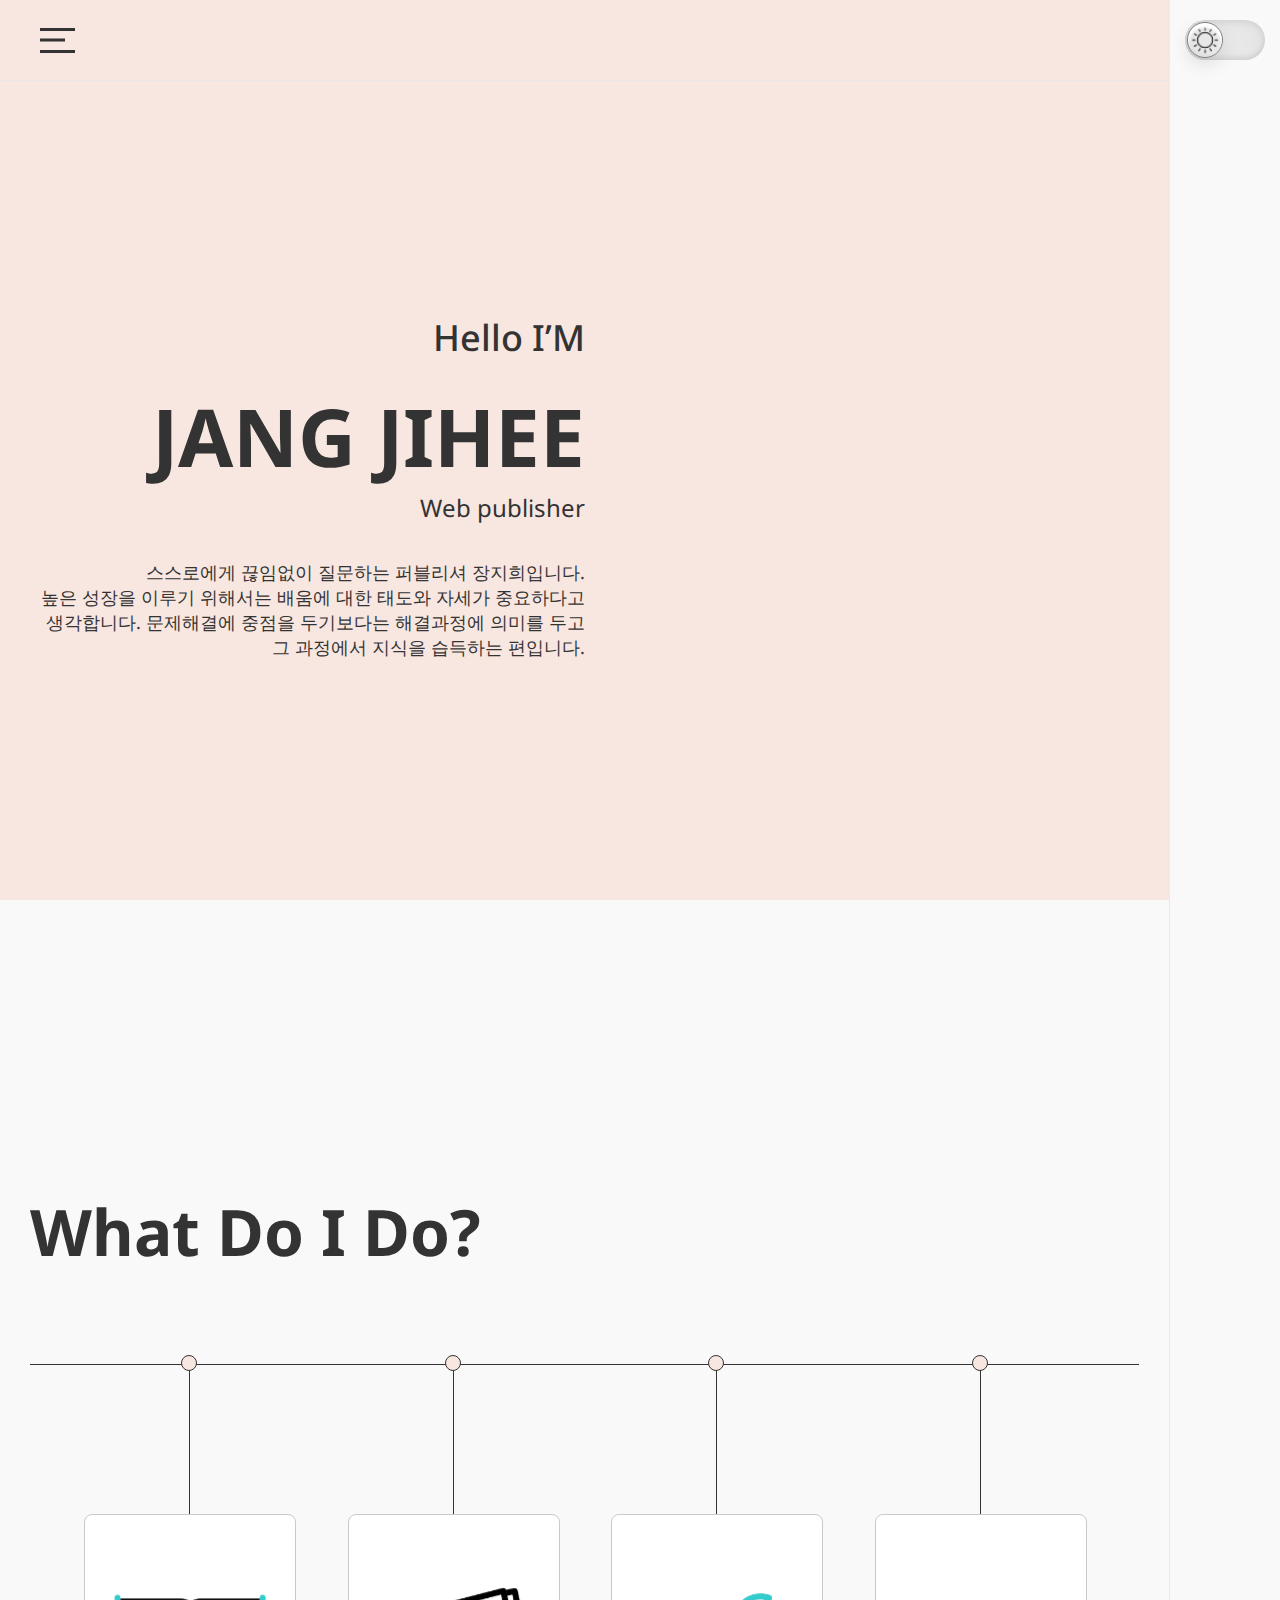
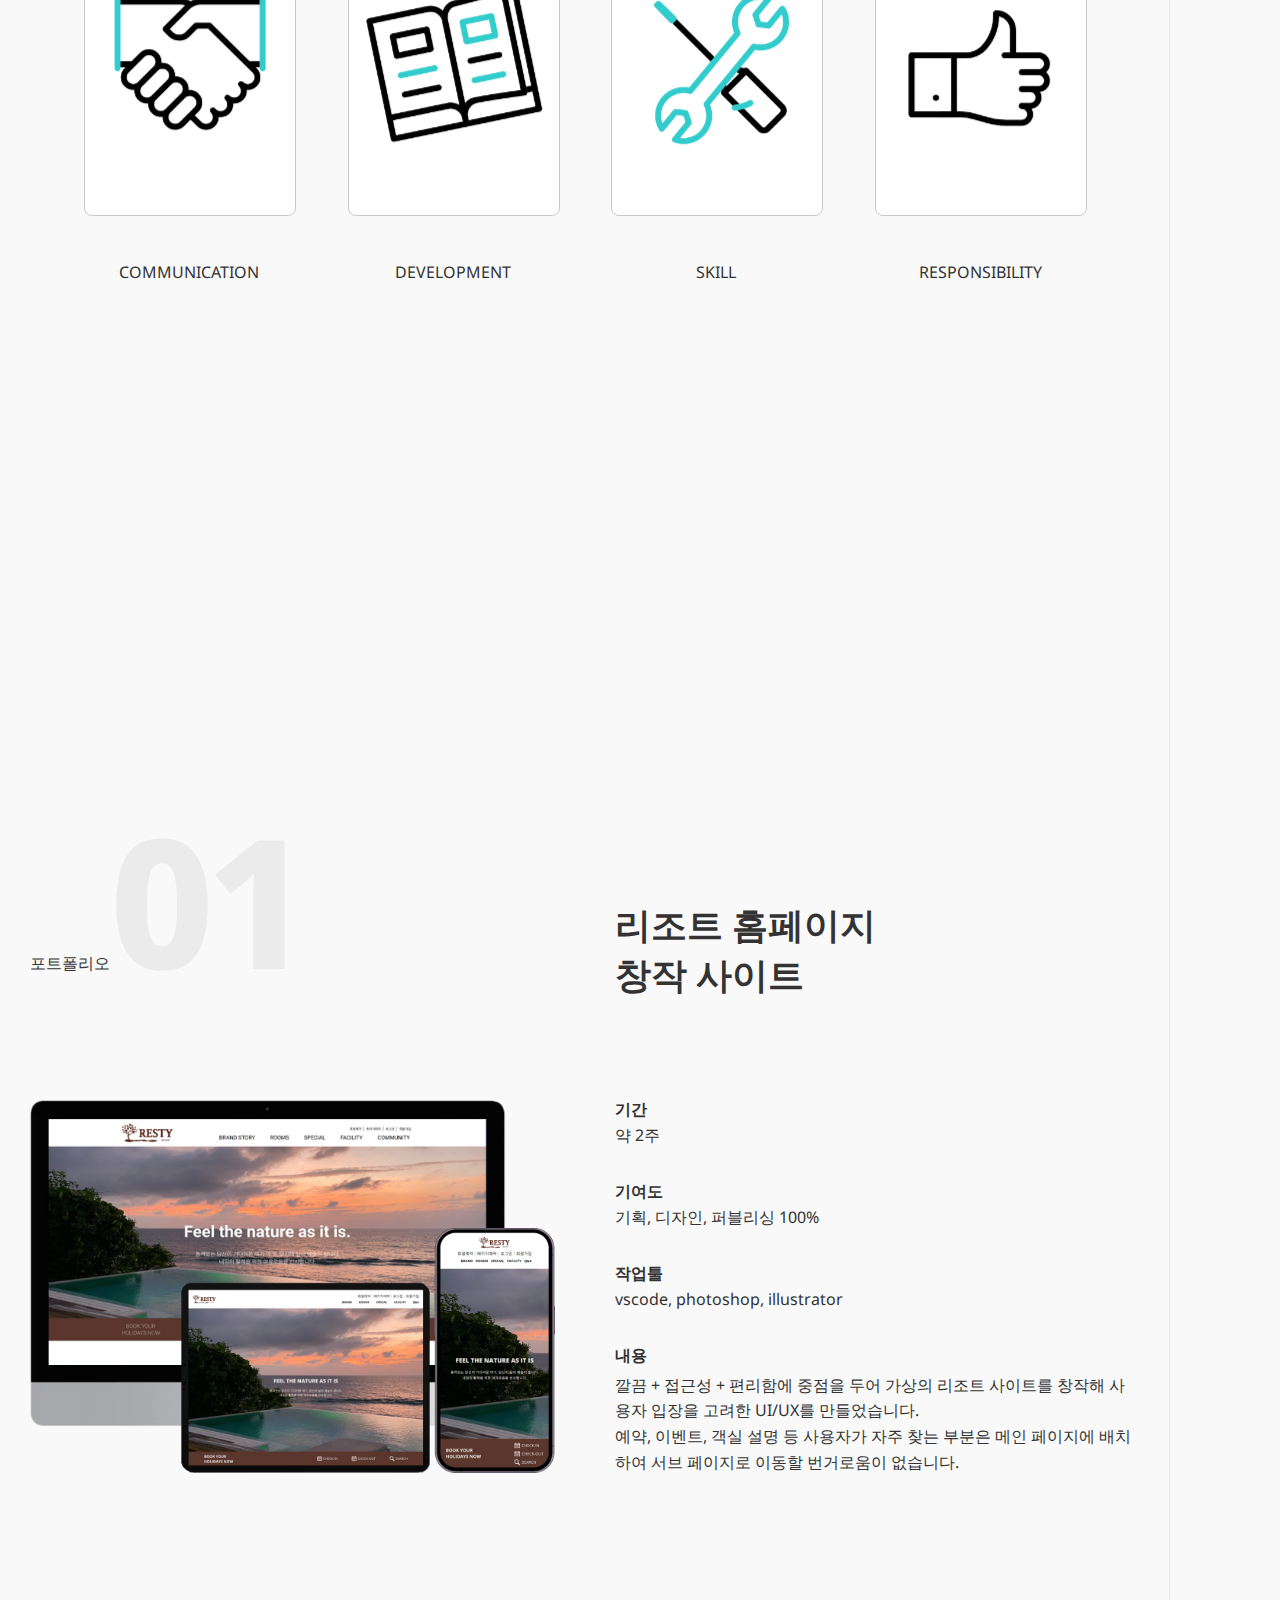
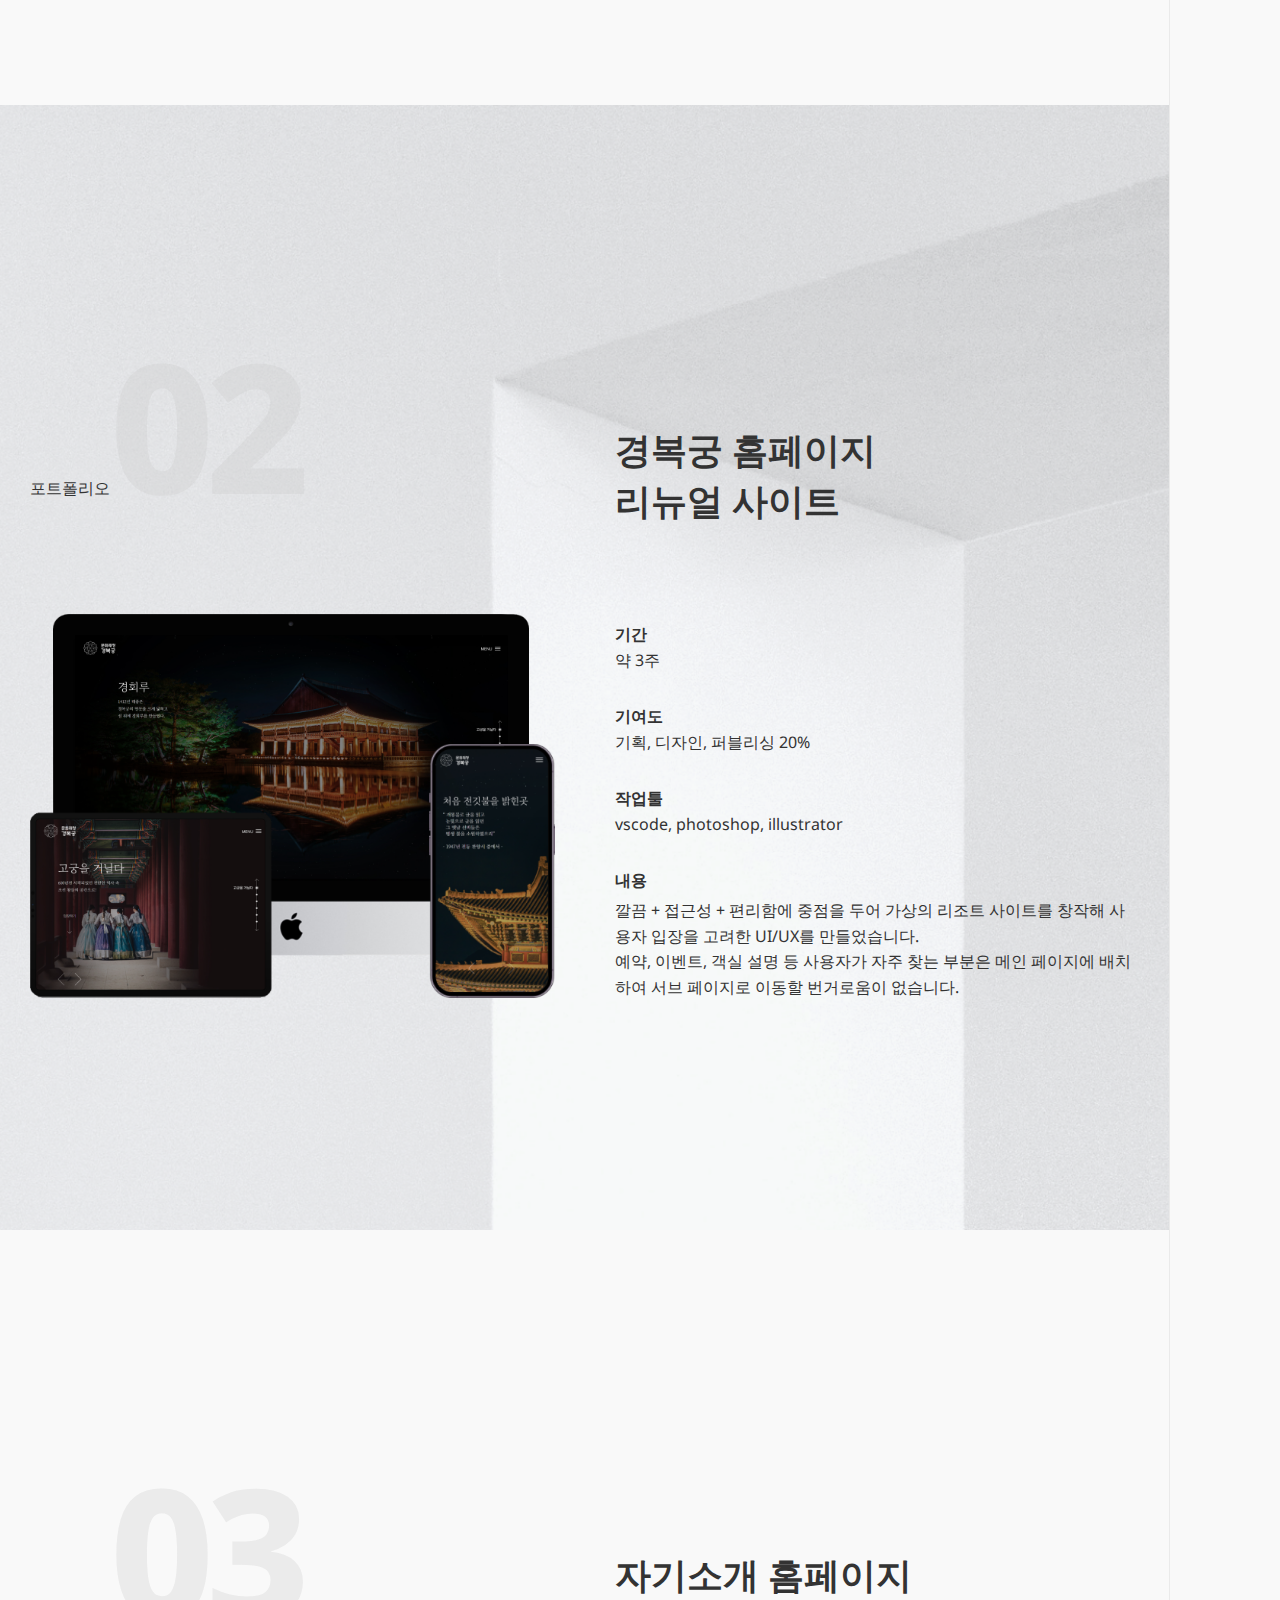
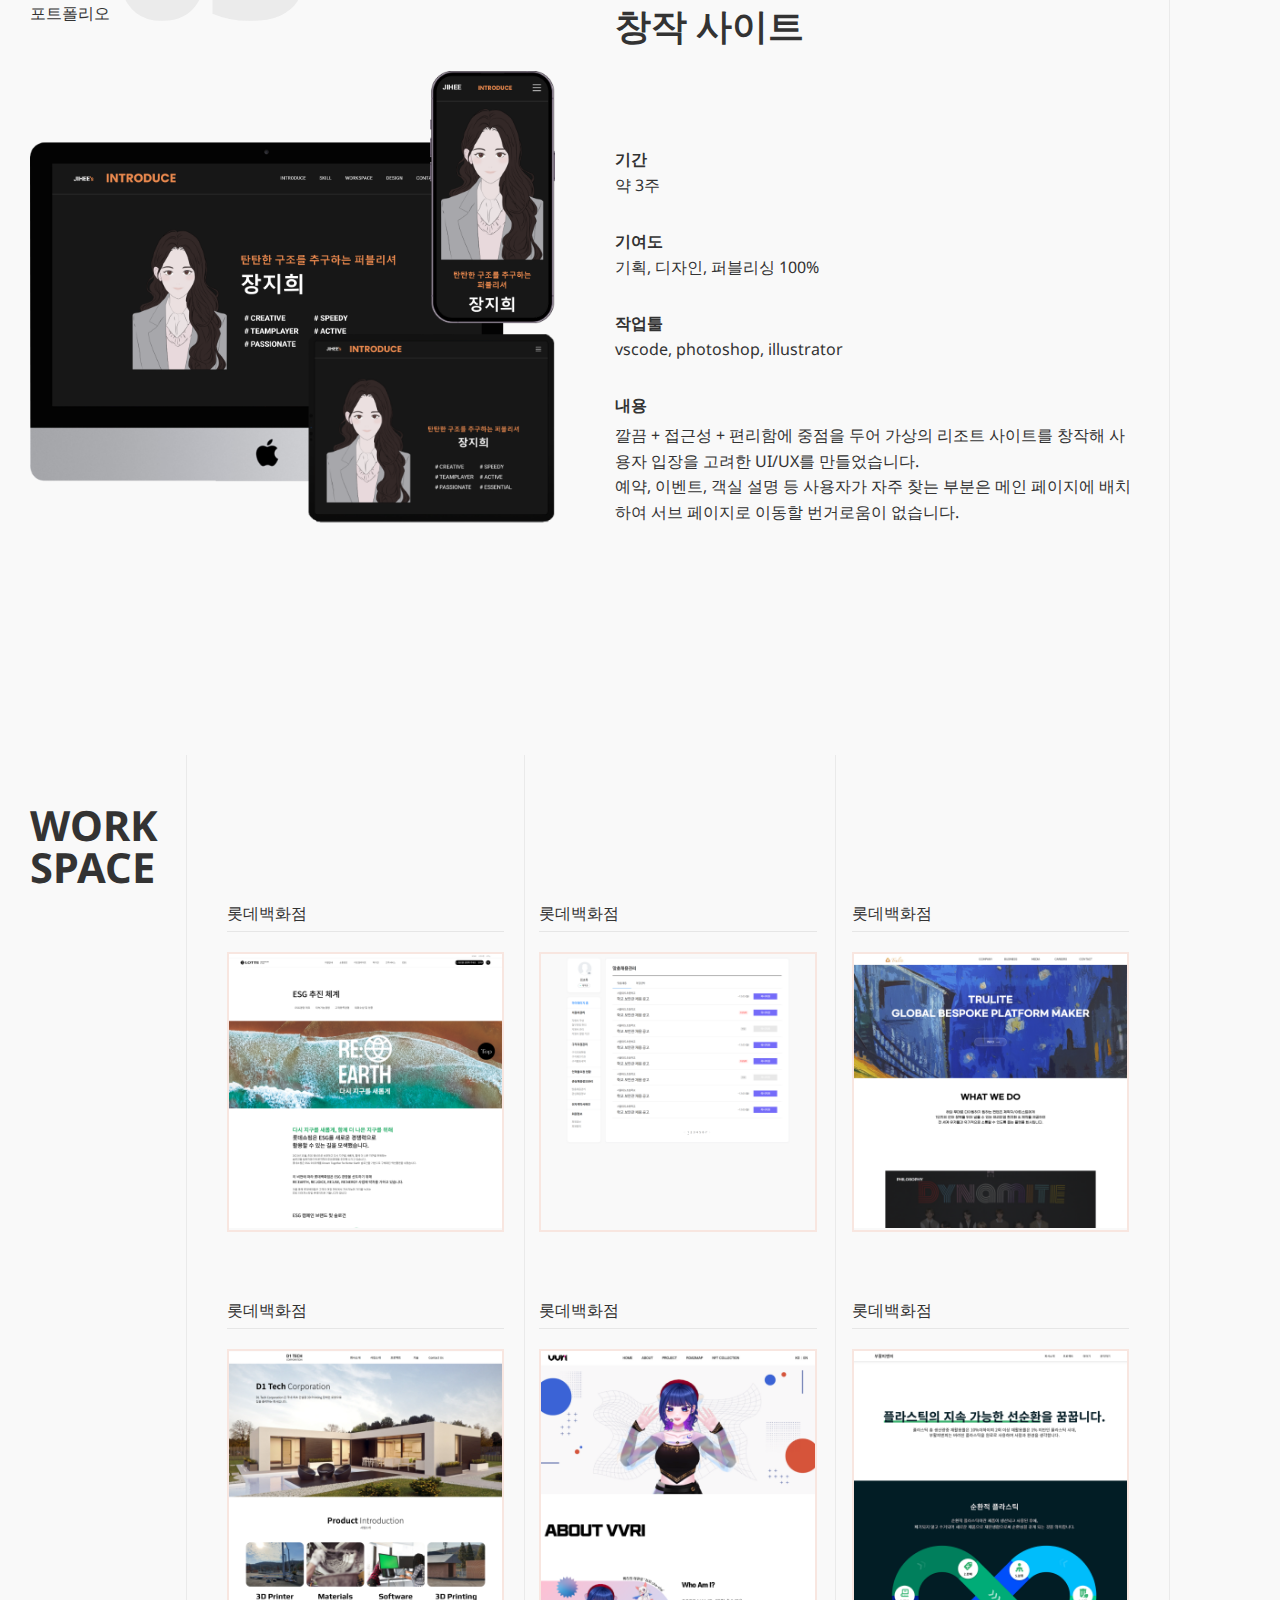
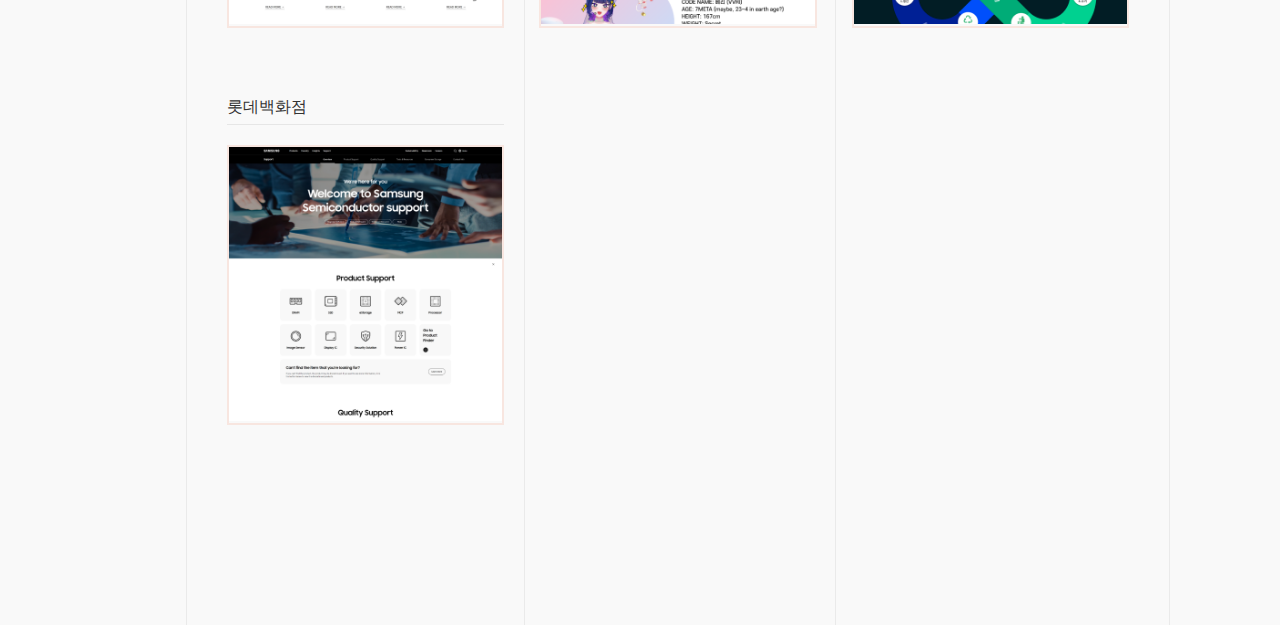
==== commit a18ba9a5: "플립카드 수정" ====
--- a/version.html
+++ b/version.html
@@ -300,21 +300,25 @@
                                             <img src="./assets/images/seoul_edu.png" alt="">
                                         </div>
                                         <div class="__capa_list">
-                                            <ul class="list_cont">
-                                                <li class="__list_menu">
-                                                    <div class="__left_menu">Duration</div>
-                                                    <div class="__right_menu">2023/01 - 2023/01</div>
-                                                </li>
-                                                <li class="__list_menu">
-                                                    <div class="__left_menu">Skill-Set</div>
-                                                    <div class="__right_menu">Figma, Github, Visual Studio, Gulp</div>
-                                                </li>
-                                                <li class="__list_menu">
-                                                    <div class="__left_menu">Contribution</div>
-                                                    <div class="__right_menu">ESG 페이지 퍼블리싱 100%</div>
-                                                </li>
-                                            </ul>
-
+                                            <div class="__cont_wrap">
+                                                <ul class="list_cont">
+                                                    <li class="__list_menu">
+                                                        <div class="__left_menu">Duration</div>
+                                                        <div class="__right_menu">2023/01 - 2023/01</div>
+                                                    </li>
+                                                    <li class="__list_menu">
+                                                        <div class="__left_menu">Skill-Set</div>
+                                                        <div class="__right_menu">Figma, Github, Visual Studio, Gulp</div>
+                                                    </li>
+                                                    <li class="__list_menu">
+                                                        <div class="__left_menu">Contribution</div>
+                                                        <div class="__right_menu">ESG 페이지 퍼블리싱 100%</div>
+                                                    </li>
+                                                </ul>
+                                                <div class="__site">
+                                                    <p>사이트 바로가기</p>
+                                                </div>
+                                            </div>
                                         </div>
                                     </div>
                                 </div>
@@ -325,20 +329,25 @@
                                             <img src="./assets/images/trulite.png" alt="">
                                         </div>
                                         <div class="__capa_list">
-                                            <ul class="list_cont">
-                                                <li class="__list_menu">
-                                                    <div class="__left_menu">Duration</div>
-                                                    <div class="__right_menu">2023/01 - 2023/01</div>
-                                                </li>
-                                                <li class="__list_menu">
-                                                    <div class="__left_menu">Skill-Set</div>
-                                                    <div class="__right_menu">Figma, Github, Visual Studio, Gulp</div>
-                                                </li>
-                                                <li class="__list_menu">
-                                                    <div class="__left_menu">Contribution</div>
-                                                    <div class="__right_menu">ESG 페이지 퍼블리싱 100%</div>
-                                                </li>
-                                            </ul>
+                                            <div class="__cont_wrap">
+                                                <ul class="list_cont">
+                                                    <li class="__list_menu">
+                                                        <div class="__left_menu">Duration</div>
+                                                        <div class="__right_menu">2023/01 - 2023/01</div>
+                                                    </li>
+                                                    <li class="__list_menu">
+                                                        <div class="__left_menu">Skill-Set</div>
+                                                        <div class="__right_menu">Figma, Github, Visual Studio, Gulp</div>
+                                                    </li>
+                                                    <li class="__list_menu">
+                                                        <div class="__left_menu">Contribution</div>
+                                                        <div class="__right_menu">ESG 페이지 퍼블리싱 100%</div>
+                                                    </li>
+                                                </ul>
+                                                <div class="__site">
+                                                    <p>사이트 바로가기</p>
+                                                </div>
+                                            </div>
                                         </div>
                                     </div>
                                 </div>
@@ -349,20 +358,25 @@
                                             <img src="./assets/images/d1Tech.png" alt="">
                                         </div>
                                         <div class="__capa_list">
-                                            <ul class="list_cont">
-                                                <li class="__list_menu">
-                                                    <div class="__left_menu">Duration</div>
-                                                    <div class="__right_menu">2023/01 - 2023/01</div>
-                                                </li>
-                                                <li class="__list_menu">
-                                                    <div class="__left_menu">Skill-Set</div>
-                                                    <div class="__right_menu">Figma, Github, Visual Studio, Gulp</div>
-                                                </li>
-                                                <li class="__list_menu">
-                                                    <div class="__left_menu">Contribution</div>
-                                                    <div class="__right_menu">ESG 페이지 퍼블리싱 100%</div>
-                                                </li>
-                                            </ul>
+                                            <div class="__cont_wrap">
+                                                <ul class="list_cont">
+                                                    <li class="__list_menu">
+                                                        <div class="__left_menu">Duration</div>
+                                                        <div class="__right_menu">2023/01 - 2023/01</div>
+                                                    </li>
+                                                    <li class="__list_menu">
+                                                        <div class="__left_menu">Skill-Set</div>
+                                                        <div class="__right_menu">Figma, Github, Visual Studio, Gulp</div>
+                                                    </li>
+                                                    <li class="__list_menu">
+                                                        <div class="__left_menu">Contribution</div>
+                                                        <div class="__right_menu">ESG 페이지 퍼블리싱 100%</div>
+                                                    </li>
+                                                </ul>
+                                                <div class="__site">
+                                                    <p>사이트 바로가기</p>
+                                                </div>
+                                            </div>
                                         </div>
                                     </div>
                                 </div>
@@ -373,20 +387,25 @@
                                             <img src="./assets/images/vvri.png" alt="">
                                         </div>
                                         <div class="__capa_list">
-                                            <ul class="list_cont">
-                                                <li class="__list_menu">
-                                                    <div class="__left_menu">Duration</div>
-                                                    <div class="__right_menu">2023/01 - 2023/01</div>
-                                                </li>
-                                                <li class="__list_menu">
-                                                    <div class="__left_menu">Skill-Set</div>
-                                                    <div class="__right_menu">Figma, Github, Visual Studio, Gulp</div>
-                                                </li>
-                                                <li class="__list_menu">
-                                                    <div class="__left_menu">Contribution</div>
-                                                    <div class="__right_menu">ESG 페이지 퍼블리싱 100%</div>
-                                                </li>
-                                            </ul>
+                                            <div class="__cont_wrap">
+                                                <ul class="list_cont">
+                                                    <li class="__list_menu">
+                                                        <div class="__left_menu">Duration</div>
+                                                        <div class="__right_menu">2023/01 - 2023/01</div>
+                                                    </li>
+                                                    <li class="__list_menu">
+                                                        <div class="__left_menu">Skill-Set</div>
+                                                        <div class="__right_menu">Figma, Github, Visual Studio, Gulp</div>
+                                                    </li>
+                                                    <li class="__list_menu">
+                                                        <div class="__left_menu">Contribution</div>
+                                                        <div class="__right_menu">ESG 페이지 퍼블리싱 100%</div>
+                                                    </li>
+                                                </ul>
+                                                <div class="__site">
+                                                    <p>사이트 바로가기</p>
+                                                </div>
+                                            </div>
                                         </div>
                                     </div>
                                 </div>
@@ -397,20 +416,25 @@
                                             <img src="./assets/images/pnp.png" alt="">
                                         </div>
                                         <div class="__capa_list">
-                                            <ul class="list_cont">
-                                                <li class="__list_menu">
-                                                    <div class="__left_menu">Duration</div>
-                                                    <div class="__right_menu">2023/01 - 2023/01</div>
-                                                </li>
-                                                <li class="__list_menu">
-                                                    <div class="__left_menu">Skill-Set</div>
-                                                    <div class="__right_menu">Figma, Github, Visual Studio, Gulp</div>
-                                                </li>
-                                                <li class="__list_menu">
-                                                    <div class="__left_menu">Contribution</div>
-                                                    <div class="__right_menu">ESG 페이지 퍼블리싱 100%</div>
-                                                </li>
-                                            </ul>
+                                            <div class="__cont_wrap">
+                                                <ul class="list_cont">
+                                                    <li class="__list_menu">
+                                                        <div class="__left_menu">Duration</div>
+                                                        <div class="__right_menu">2023/01 - 2023/01</div>
+                                                    </li>
+                                                    <li class="__list_menu">
+                                                        <div class="__left_menu">Skill-Set</div>
+                                                        <div class="__right_menu">Figma, Github, Visual Studio, Gulp</div>
+                                                    </li>
+                                                    <li class="__list_menu">
+                                                        <div class="__left_menu">Contribution</div>
+                                                        <div class="__right_menu">ESG 페이지 퍼블리싱 100%</div>
+                                                    </li>
+                                                </ul>
+                                                <div class="__site">
+                                                    <p>사이트 바로가기</p>
+                                                </div>
+                                            </div>
                                         </div>
                                     </div>
                                 </div>
@@ -421,20 +445,25 @@
                                             <img src="./assets/images/samsung.png" alt="">
                                         </div>
                                         <div class="__capa_list">
-                                            <ul class="list_cont">
-                                                <li class="__list_menu">
-                                                    <div class="__left_menu">Duration</div>
-                                                    <div class="__right_menu">2023/01 - 2023/01</div>
-                                                </li>
-                                                <li class="__list_menu">
-                                                    <div class="__left_menu">Skill-Set</div>
-                                                    <div class="__right_menu">Figma, Github, Visual Studio, Gulp</div>
-                                                </li>
-                                                <li class="__list_menu">
-                                                    <div class="__left_menu">Contribution</div>
-                                                    <div class="__right_menu">ESG 페이지 퍼블리싱 100%</div>
-                                                </li>
-                                            </ul>
+                                            <div class="__cont_wrap">
+                                                <ul class="list_cont">
+                                                    <li class="__list_menu">
+                                                        <div class="__left_menu">Duration</div>
+                                                        <div class="__right_menu">2023/01 - 2023/01</div>
+                                                    </li>
+                                                    <li class="__list_menu">
+                                                        <div class="__left_menu">Skill-Set</div>
+                                                        <div class="__right_menu">Figma, Github, Visual Studio, Gulp</div>
+                                                    </li>
+                                                    <li class="__list_menu">
+                                                        <div class="__left_menu">Contribution</div>
+                                                        <div class="__right_menu">ESG 페이지 퍼블리싱 100%</div>
+                                                    </li>
+                                                </ul>
+                                                <div class="__site">
+                                                    <p>사이트 바로가기</p>
+                                                </div>
+                                            </div>
                                         </div>
                                     </div>
                                 </div>
--- a/assets/css/two.css
+++ b/assets/css/two.css
@@ -334,7 +334,7 @@
   perspective: 1000px;
   width: 210px;
   height: 300px;
-  transition: transform 0.5s;
+  transition: transform 0.7s;
   position: relative;
 }
 @media (max-width: 1023px) {
@@ -380,9 +380,15 @@
   top: 50%;
   position: absolute;
   left: 0;
-  transform: translateY(-50%) translateZ(70px) scale(0.85);
-}
-.__left main .__do .__do_list .flip .flip_card .front img, .__left main .__do .__do_list .flip .flip_card .back img {
+  transform: translateY(-50%) translateZ(40px) scale(0.85);
+}
+.__left main .__do .__do_list .flip .flip_card .front figure, .__left main .__do .__do_list .flip .flip_card .back figure {
+  display: block;
+}
+.__left main .__do .__do_list .flip .flip_card .front figure picture, .__left main .__do .__do_list .flip .flip_card .back figure picture {
+  display: block;
+}
+.__left main .__do .__do_list .flip .flip_card .front figure picture img, .__left main .__do .__do_list .flip .flip_card .back figure picture img {
   width: 100%;
 }
 .__left main .__do .__do_list .flip .flip_card .front {
@@ -425,8 +431,8 @@
   bottom: -5px;
   -webkit-animation: line;
           animation: line;
-  -webkit-animation-duration: 0.7s;
-          animation-duration: 0.7s;
+  -webkit-animation-duration: 0.8s;
+          animation-duration: 0.8s;
   -webkit-animation-delay: 0.4s;
           animation-delay: 0.4s;
   -webkit-animation-fill-mode: forwards;
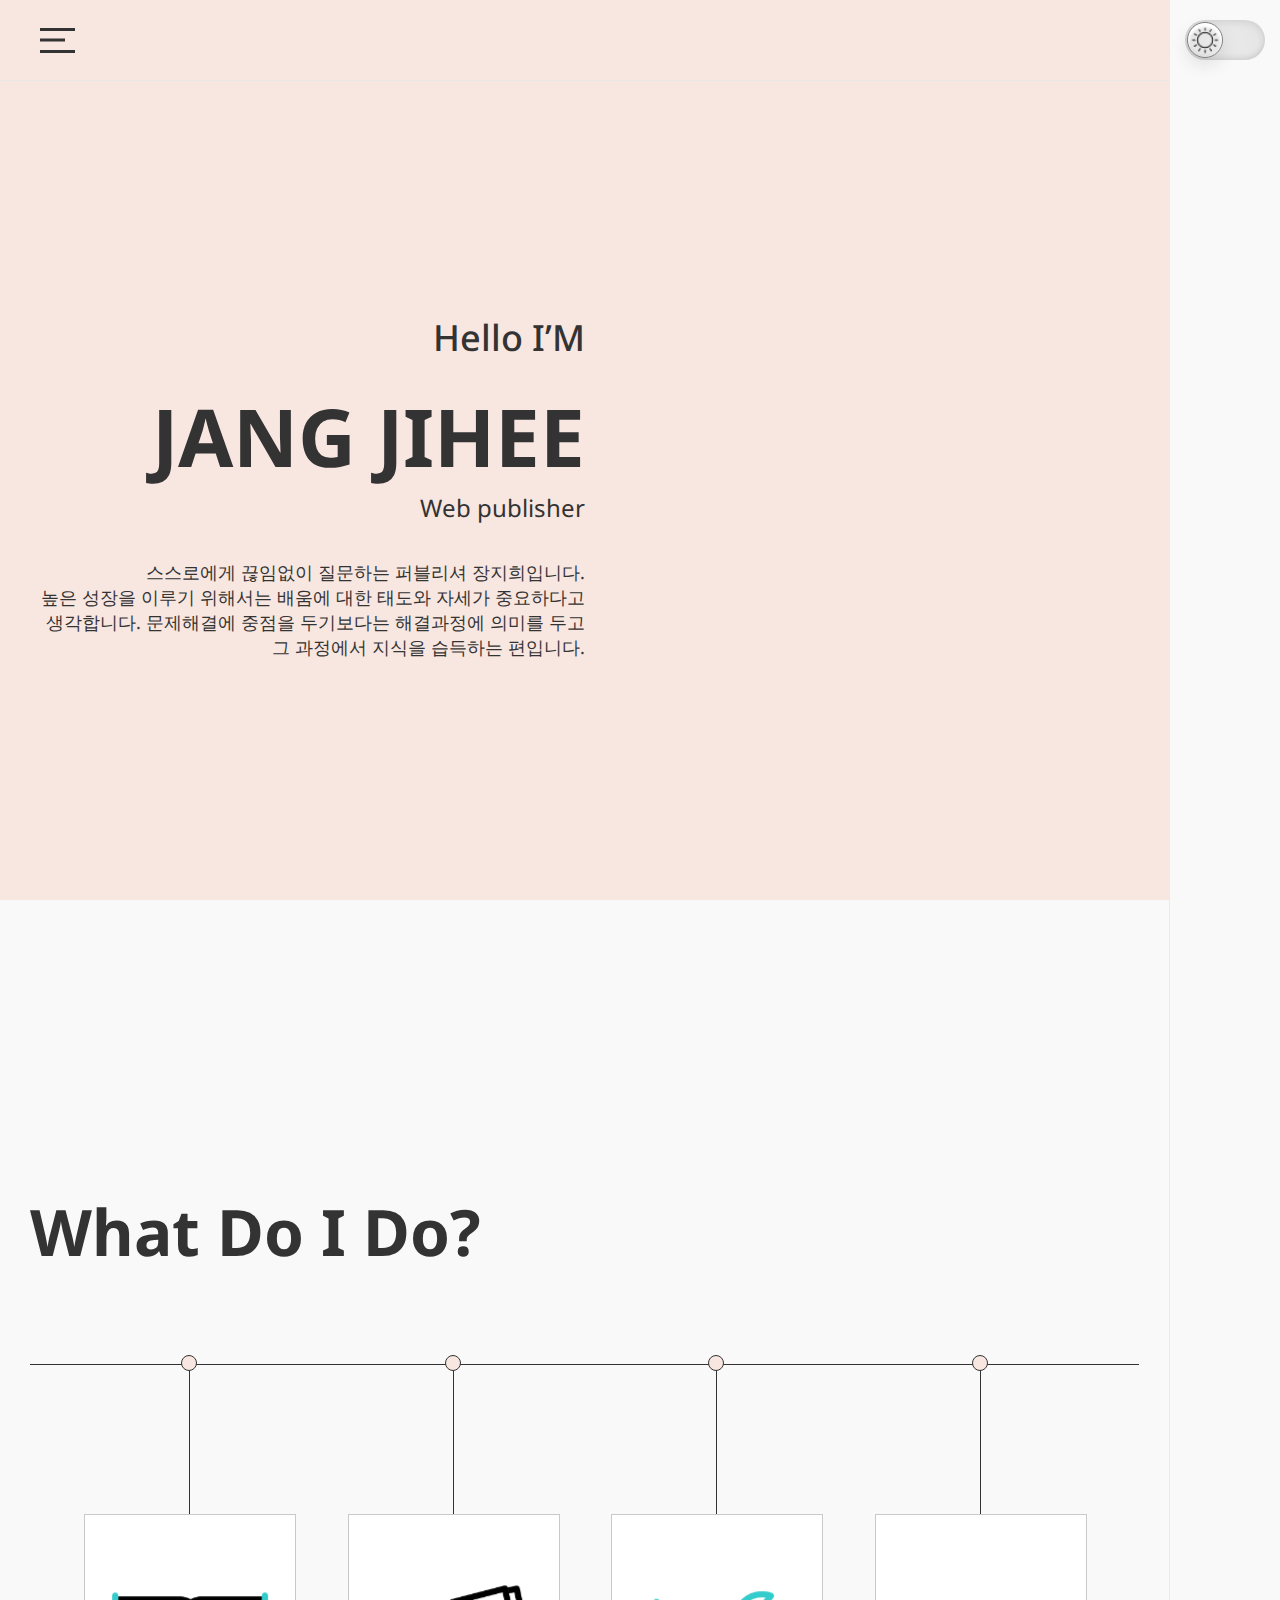
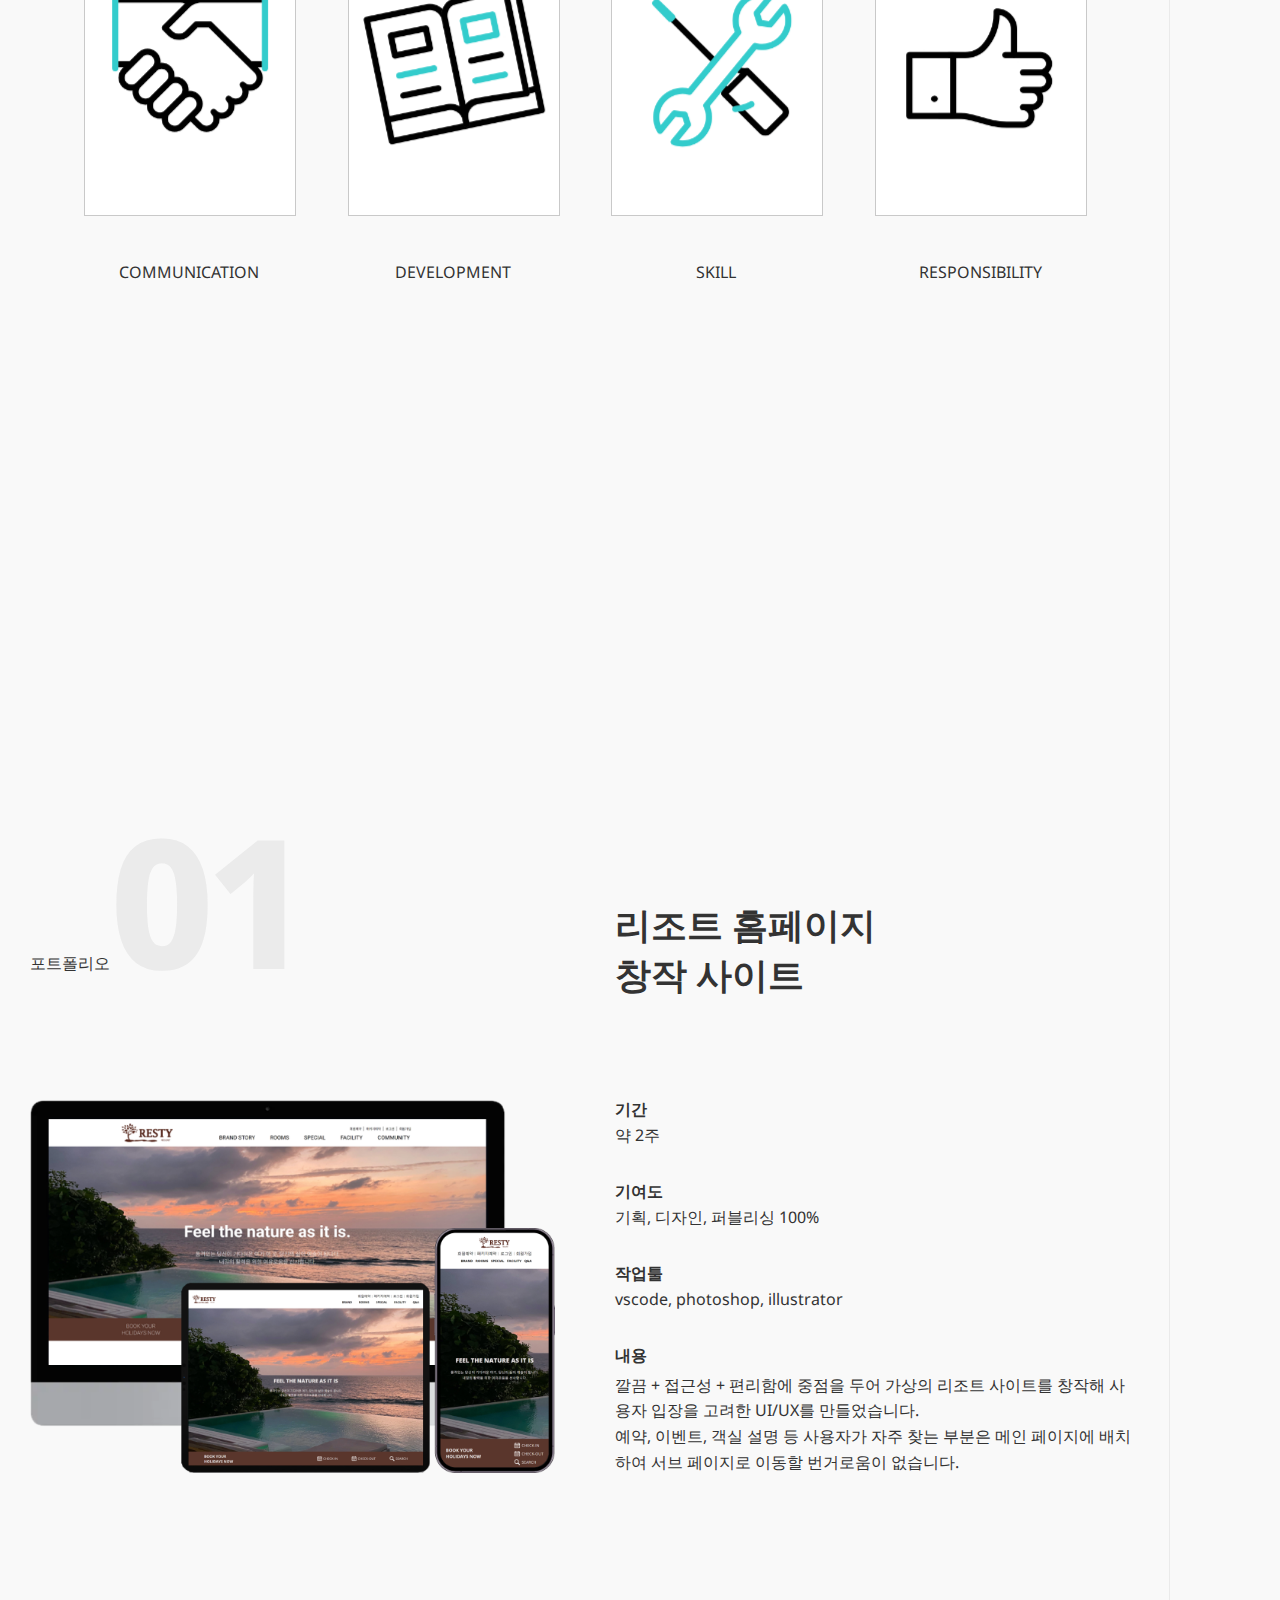
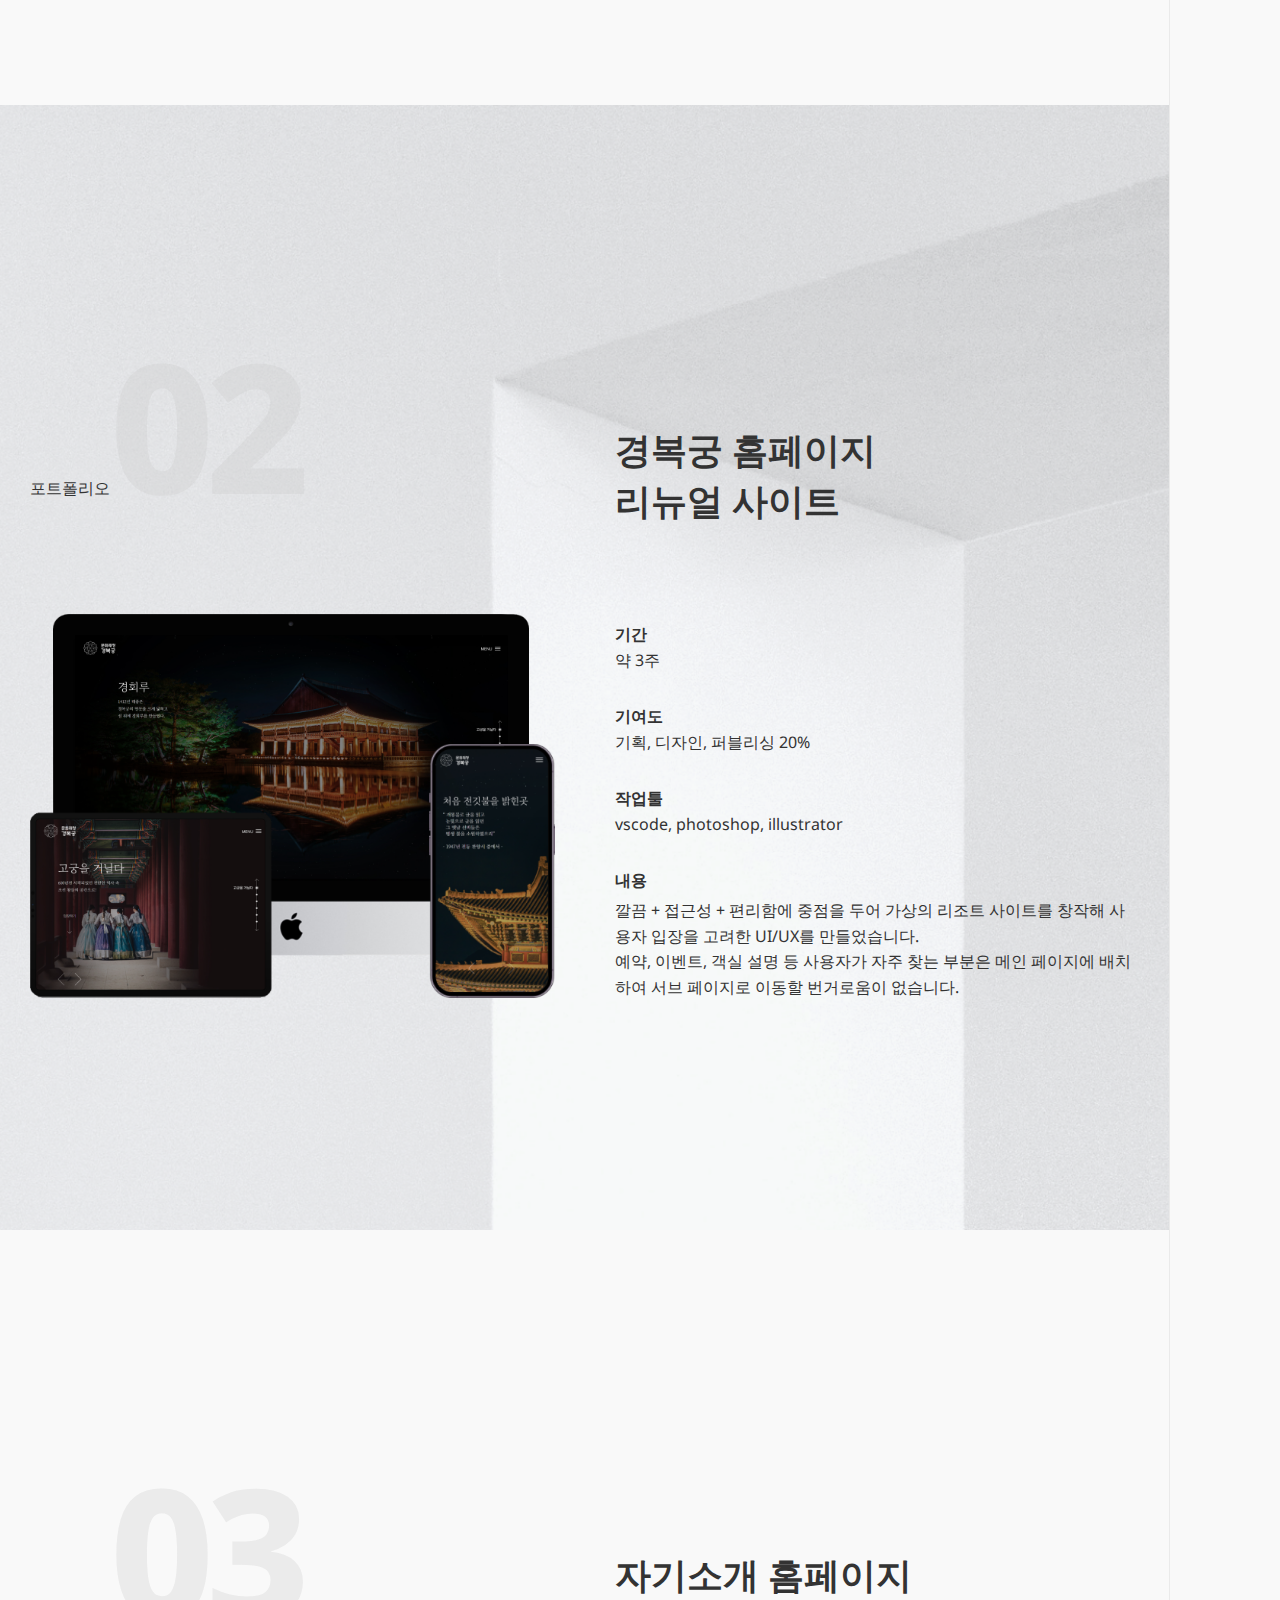
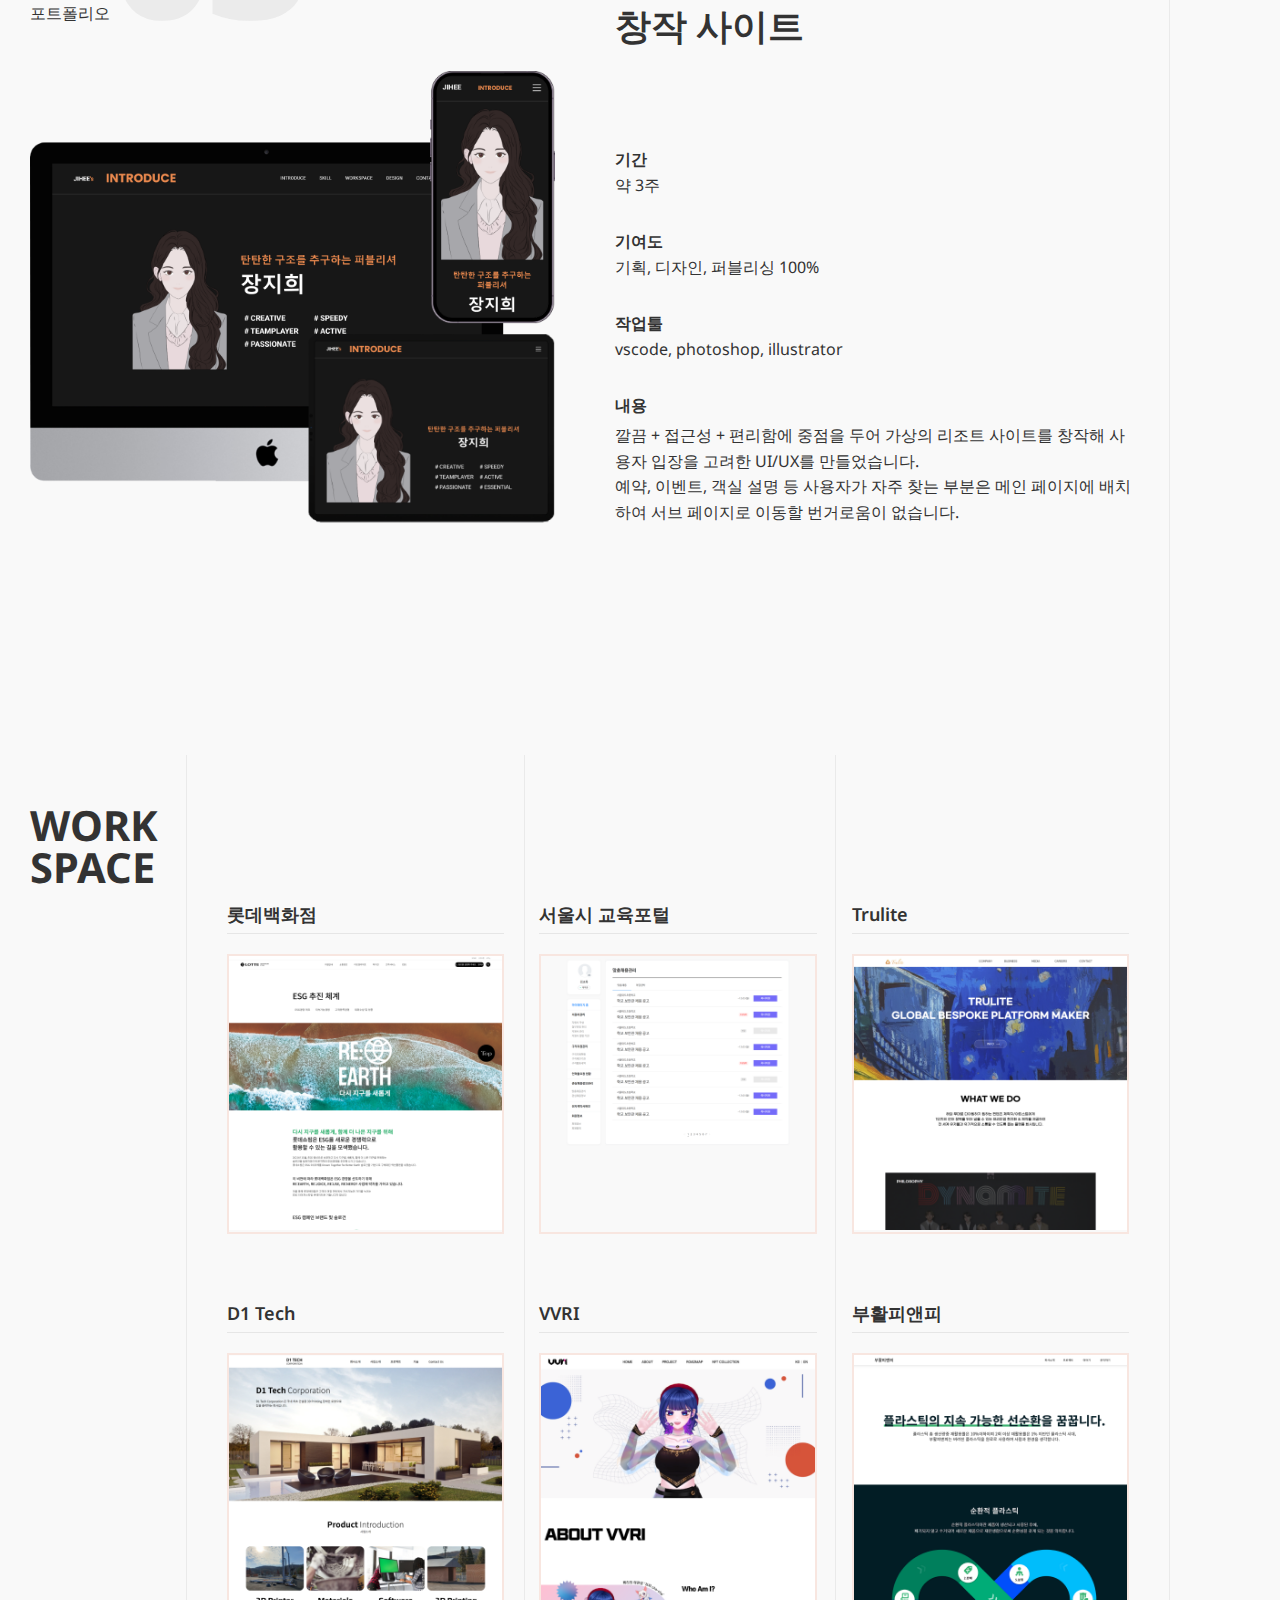
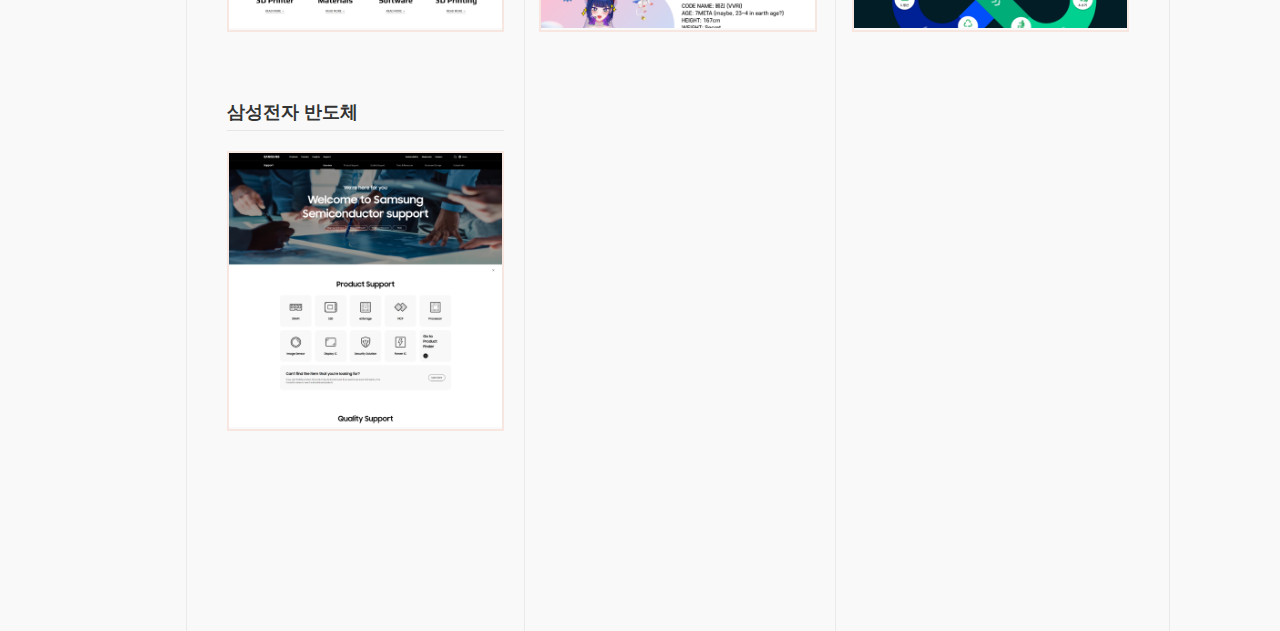
==== commit fd871c59: "반응형 작업" ====
--- a/version.html
+++ b/version.html
@@ -64,73 +64,65 @@
                         <div class="__do_list">
                             <div class="flip">  
                                 <div class="flip_card">
-                                  <!-- 앞면 -->
-                                    <div class="front">
-                                        <div class="card_inner">
-                                            <figure>
-                                                <picture>
-                                                    <img src="./assets/images/communication.gif" alt="communication icon">
-                                                </picture>
-                                            </figure>
-                                        </div>
-                                    </div>
-                                    <!-- 뒷면 -->
-                                    <div class="back">
-                                        <div class="card_inner">
+                                    <div class="card_inner">
+                                        <div class="front">
+                                            <div class="gif_wrap">
+                                                <figure>
+                                                    <picture>
+                                                        <img src="./assets/images/communication.gif" alt="communication icon">
+                                                    </picture>
+                                                </figure>
+                                            </div>
+                                        </div>
+                                        <div class="back">
                                             <div class="__cont_desc">대화하는 과정을 즐겁게 생각합니다.<br /> <span class="underline">원활한 의사소통</span>으로 고객의 요구를 정확하게 파악하고, 직원들과의 협업으로 업무를 성공적으로 마무리 할 수 있습니다.</div>
                                         </div>
                                     </div>
                                 </div>
                                 <div class="flip_card">
-                                  <!-- 앞면 -->
-                                    <div class="front">
-                                        <div class="card_inner">
-                                            <figure>
-                                                <picture>
-                                                    <img src="./assets/images/development.gif" alt="communication icon">
-                                                </picture>
-                                            </figure>
-                                        </div>
-                                    </div>
-                                    <!-- 뒷면 -->
-                                    <div class="back">
-                                        <div class="card_inner">
+                                    <div class="card_inner">
+                                        <div class="front">
+                                            <div class="gif_wrap">
+                                                <figure>
+                                                    <picture>
+                                                        <img src="./assets/images/development.gif" alt="communication icon">
+                                                    </picture>
+                                                </figure>
+                                            </div>
+                                        </div>
+                                        <div class="back">
                                             <div class="__cont_desc">오늘보다 내일 더 잘하는 사람이 되자.<br />현재에 만족하기 보다는 <span class="underline">발전하는 사람</span>이 되기 위해 공부하는 자세를 가지고 있습니다.</div>
                                         </div>
                                     </div>
                                 </div>
                                 <div class="flip_card">
-                                  <!-- 앞면 -->
-                                    <div class="front">
-                                        <div class="card_inner">
-                                            <figure>
-                                                <picture>
-                                                    <img src="./assets/images/skill.gif" alt="communication icon">
-                                                </picture>
-                                            </figure>
-                                        </div>
-                                    </div>
-                                    <!-- 뒷면 -->
-                                    <div class="back">
-                                        <div class="card_inner">
+                                    <div class="card_inner">
+                                        <div class="front">
+                                            <div class="gif_wrap">
+                                                <figure>
+                                                    <picture>
+                                                        <img src="./assets/images/skill.gif" alt="communication icon">
+                                                    </picture>
+                                                </figure>
+                                            </div>
+                                        </div>
+                                        <div class="back">
                                             <div class="__cont_desc">비지니스의 방향성을 이해하고 기술적으로 풀어내기 위해 노력합니다.<br /><span class="underline">탄탄하고 재사용</span>이 가능한 마크업으로 한 눈에 보기 쉬운 코드를 작성합니다.</div>
                                         </div>
                                     </div>
                                 </div>
                                 <div class="flip_card">
-                                  <!-- 앞면 -->
-                                    <div class="front">
-                                        <div class="card_inner">
-                                            <figure>
-                                                <picture>
-                                                    <img src="./assets/images/responsibility.gif" alt="communication icon">
-                                                </picture>
-                                            </figure>
-                                        </div>
-                                    </div>
-                                    <!-- 뒷면 -->
-                                    <div class="back">
-                                        <div class="card_inner">
+                                    <div class="card_inner">
+                                        <div class="front">
+                                            <div class="gif_wrap">
+                                                <figure>
+                                                    <picture>
+                                                        <img src="./assets/images/responsibility.gif" alt="communication icon">
+                                                    </picture>
+                                                </figure>
+                                            </div>
+                                        </div>
+                                        <div class="back">
                                             <div class="__cont_desc">“문제는 주어지는 것이 아니라, 내가 찾아서 푸는 것”<br /><span class="underline">능동적이고 주체적</span>으로 행동합니다.<br />
                                                 하나의 프로젝트를 하더라도 내가 이끌어간다는 주인의식을 가지고 있습니다.
                                             </div>
@@ -294,7 +286,7 @@
                                     </div>
                                 </div>
                                 <div class="test">
-                                    <p class="work_title">롯데백화점</p>
+                                    <p class="work_title">서울시 교육포털</p>
                                     <div class="cont_wrap">
                                         <div class="img_box">
                                             <img src="./assets/images/seoul_edu.png" alt="">
@@ -323,7 +315,7 @@
                                     </div>
                                 </div>
                                 <div class="test">
-                                    <p class="work_title">롯데백화점</p>
+                                    <p class="work_title">Trulite</p>
                                     <div class="cont_wrap">
                                         <div class="img_box">
                                             <img src="./assets/images/trulite.png" alt="">
@@ -352,7 +344,7 @@
                                     </div>
                                 </div>
                                 <div class="test">
-                                    <p class="work_title">롯데백화점</p>
+                                    <p class="work_title">D1 Tech</p>
                                     <div class="cont_wrap">
                                         <div class="img_box">
                                             <img src="./assets/images/d1Tech.png" alt="">
@@ -381,7 +373,7 @@
                                     </div>
                                 </div>
                                 <div class="test">
-                                    <p class="work_title">롯데백화점</p>
+                                    <p class="work_title">VVRI</p>
                                     <div class="cont_wrap">
                                         <div class="img_box">
                                             <img src="./assets/images/vvri.png" alt="">
@@ -410,7 +402,7 @@
                                     </div>
                                 </div>
                                 <div class="test">
-                                    <p class="work_title">롯데백화점</p>
+                                    <p class="work_title">부활피앤피</p>
                                     <div class="cont_wrap">
                                         <div class="img_box">
                                             <img src="./assets/images/pnp.png" alt="">
@@ -439,7 +431,7 @@
                                     </div>
                                 </div>
                                 <div class="test">
-                                    <p class="work_title">롯데백화점</p>
+                                    <p class="work_title">삼성전자 반도체</p>
                                     <div class="cont_wrap">
                                         <div class="img_box">
                                             <img src="./assets/images/samsung.png" alt="">
--- a/assets/css/two.css
+++ b/assets/css/two.css
@@ -336,6 +336,7 @@
   height: 300px;
   transition: transform 0.7s;
   position: relative;
+  cursor: pointer;
 }
 @media (max-width: 1023px) {
   .__left main .__do .__do_list .flip .flip_card {
@@ -364,68 +365,73 @@
   transform: translateX(-50%);
   background-color: #F8E6E0;
 }
-.__left main .__do .__do_list .flip .flip_card .front, .__left main .__do .__do_list .flip .flip_card .back {
+.__left main .__do .__do_list .flip .flip_card .card_inner {
+  position: relative;
   width: 100%;
   height: 100%;
-  -webkit-backface-visibility: hidden;
-          backface-visibility: hidden;
-  border-radius: 8px;
-  transform: rotateY(0deg);
+  text-align: center;
+  transition: transform 0.8s;
   transform-style: preserve-3d;
+}
+.__left main .__do .__do_list .flip .flip_card .card_inner .front, .__left main .__do .__do_list .flip .flip_card .card_inner .back {
+  position: absolute;
+  width: 100%;
+  height: 100%;
+  -webkit-backface-visibility: hidden; /* Safari */
+  backface-visibility: hidden;
   display: flex;
   align-items: center;
-  justify-content: center;
-}
-.__left main .__do .__do_list .flip .flip_card .front .card_inner, .__left main .__do .__do_list .flip .flip_card .back .card_inner {
-  top: 50%;
-  position: absolute;
-  left: 0;
-  transform: translateY(-50%) translateZ(40px) scale(0.85);
-}
-.__left main .__do .__do_list .flip .flip_card .front figure, .__left main .__do .__do_list .flip .flip_card .back figure {
-  display: block;
-}
-.__left main .__do .__do_list .flip .flip_card .front figure picture, .__left main .__do .__do_list .flip .flip_card .back figure picture {
-  display: block;
-}
-.__left main .__do .__do_list .flip .flip_card .front figure picture img, .__left main .__do .__do_list .flip .flip_card .back figure picture img {
-  width: 100%;
-}
-.__left main .__do .__do_list .flip .flip_card .front {
+}
+.__left main .__do .__do_list .flip .flip_card .card_inner .front {
   position: absolute;
   top: 0;
   left: 0;
   width: 100%;
   background-color: white;
   border: 1px solid #c9c9c9;
-}
-.__left main .__do .__do_list .flip .flip_card .back {
-  position: absolute;
-  top: 0;
-  left: 0%;
+  transform-style: preserve-3d;
+}
+.__left main .__do .__do_list .flip .flip_card .card_inner .front .gif_wrap {
+  transform: translateZ(70px) scale(0.85);
+}
+.__left main .__do .__do_list .flip .flip_card .card_inner .front .gif_wrap figure {
+  width: 100%;
+  height: 100%;
+}
+.__left main .__do .__do_list .flip .flip_card .card_inner .front .gif_wrap figure picture {
+  display: block;
+}
+.__left main .__do .__do_list .flip .flip_card .card_inner .front .gif_wrap figure picture img {
+  width: 100%;
+}
+.__left main .__do .__do_list .flip .flip_card .card_inner .back {
+  position: absolute;
+  top: 0;
+  left: 0;
   width: 100%;
   background: #333;
   transform: rotateY(180deg);
   transform-style: preserve-3d;
-}
-.__left main .__do .__do_list .flip .flip_card .back .card_inner {
   color: #f9f9f9;
   font-size: 20px;
   line-height: 1.8;
-}
-@media (max-width: 1023px) {
-  .__left main .__do .__do_list .flip .flip_card .back .card_inner {
+  text-align: left;
+}
+.__left main .__do .__do_list .flip .flip_card .card_inner .back .__cont_desc {
+  transform: translateZ(70px) scale(0.85);
+}
+@media (max-width: 1023px) {
+  .__left main .__do .__do_list .flip .flip_card .card_inner .back {
     font-size: 16px;
   }
 }
-.__left main .__do .__do_list .flip .flip_card:hover {
+.__left main .__do .__do_list .flip .flip_card:hover .card_inner {
   transform: rotateY(-180deg);
-  transform-style: preserve-3d;
-}
-.__left main .__do .__do_list .flip .flip_card:hover .underline {
-  position: relative;
-}
-.__left main .__do .__do_list .flip .flip_card:hover .underline:after {
+}
+.__left main .__do .__do_list .flip .flip_card:hover .card_inner .underline {
+  position: relative;
+}
+.__left main .__do .__do_list .flip .flip_card:hover .card_inner .underline:after {
   position: absolute;
   content: "";
   bottom: -5px;
@@ -615,10 +621,12 @@
   padding-bottom: 10px;
   margin-bottom: 20px;
   border-bottom: 1px solid #e6e6e6;
+  font-size: 18px;
+  font-weight: 600;
 }
 .__left main .__work .__work_cont .__work_wrap .__work_list .test .cont_wrap {
   position: relative;
-  max-height: 400px;
+  max-height: 450px;
   overflow-y: hidden;
   border: 2px solid #F8E6E0;
   cursor: pointer;
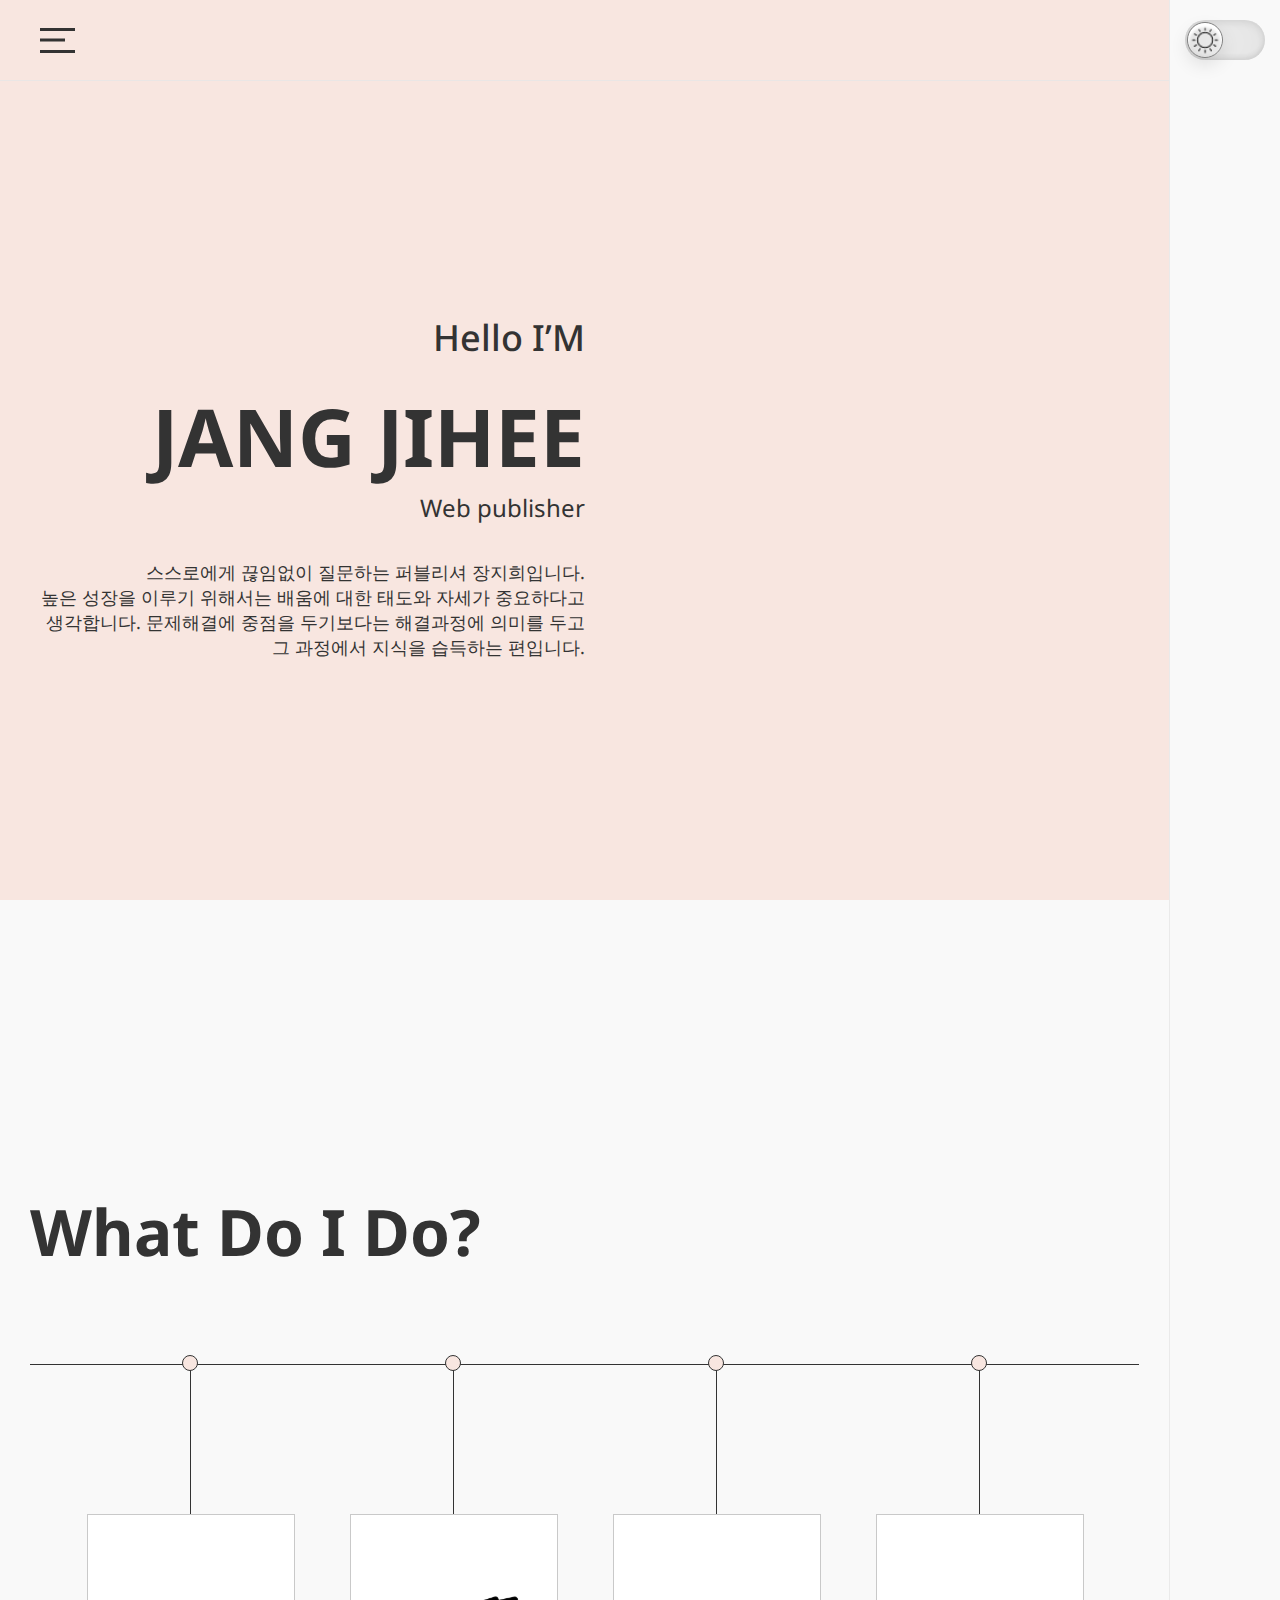
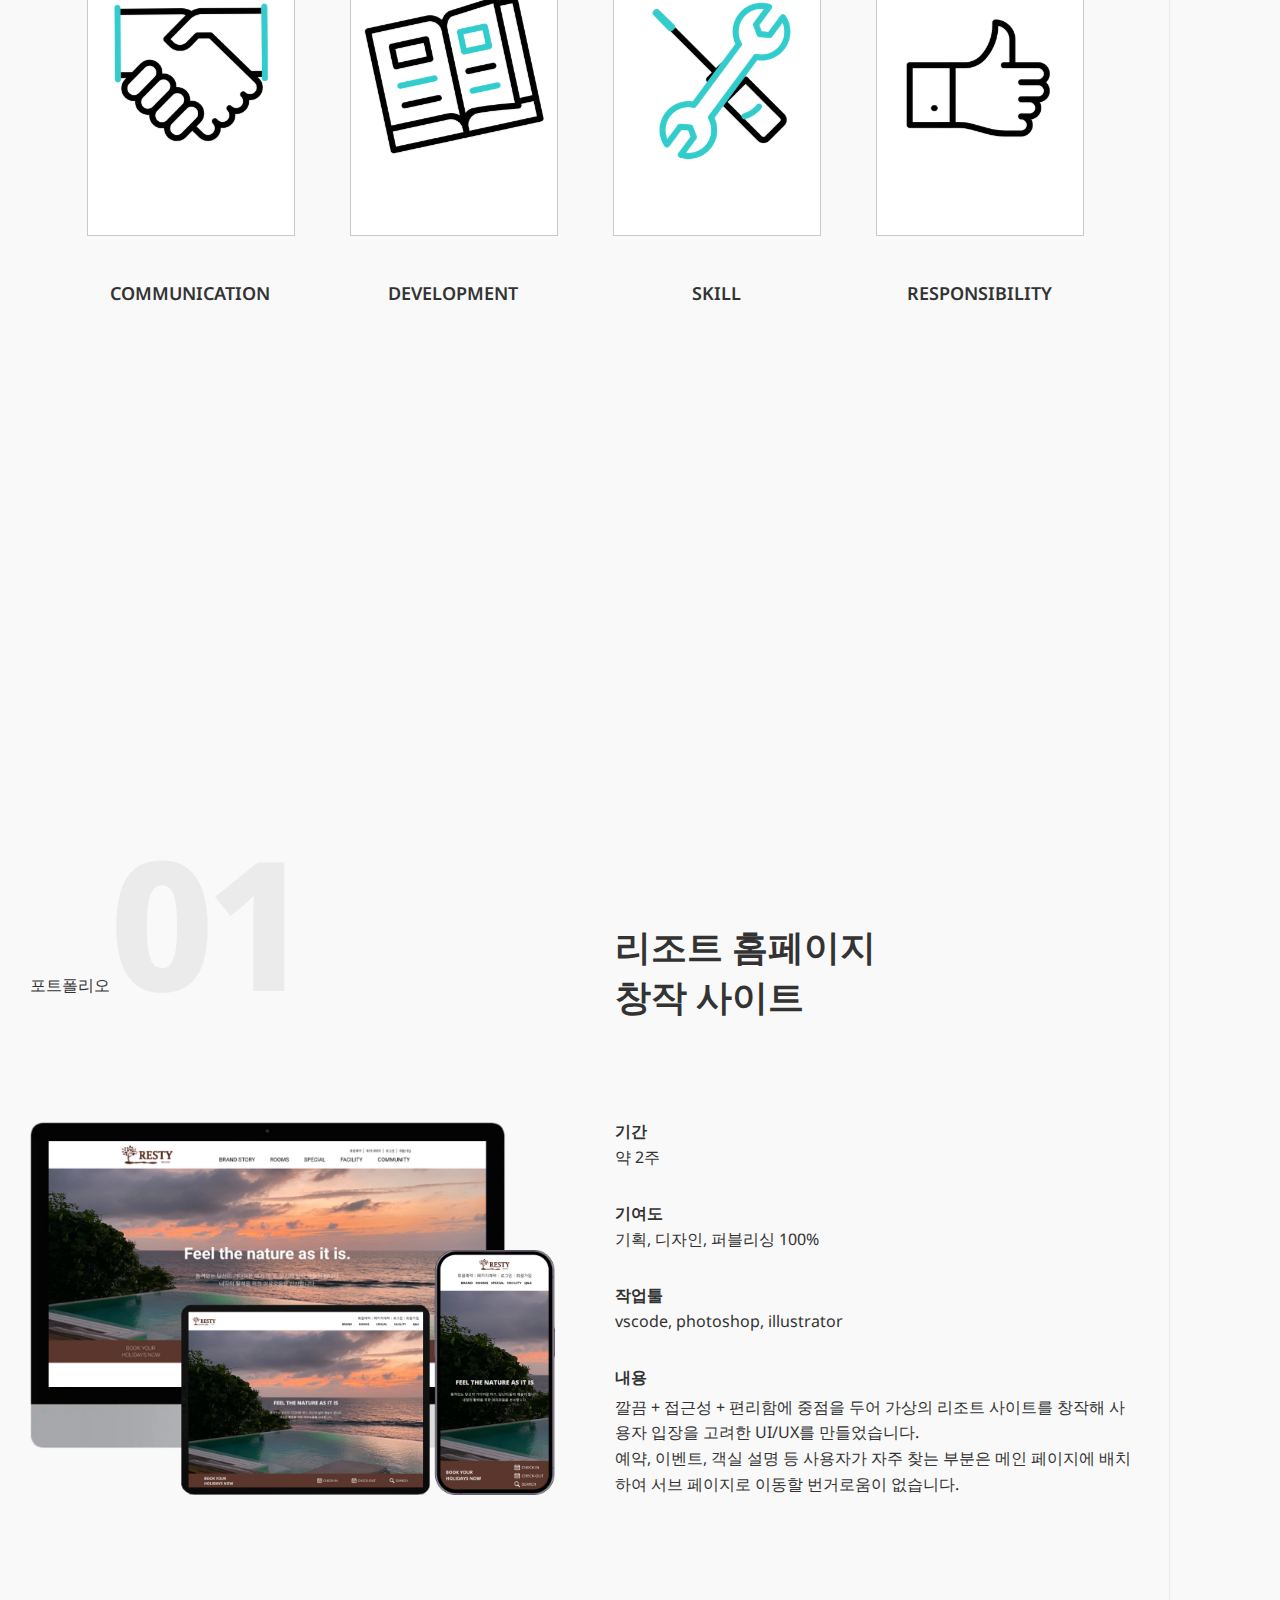
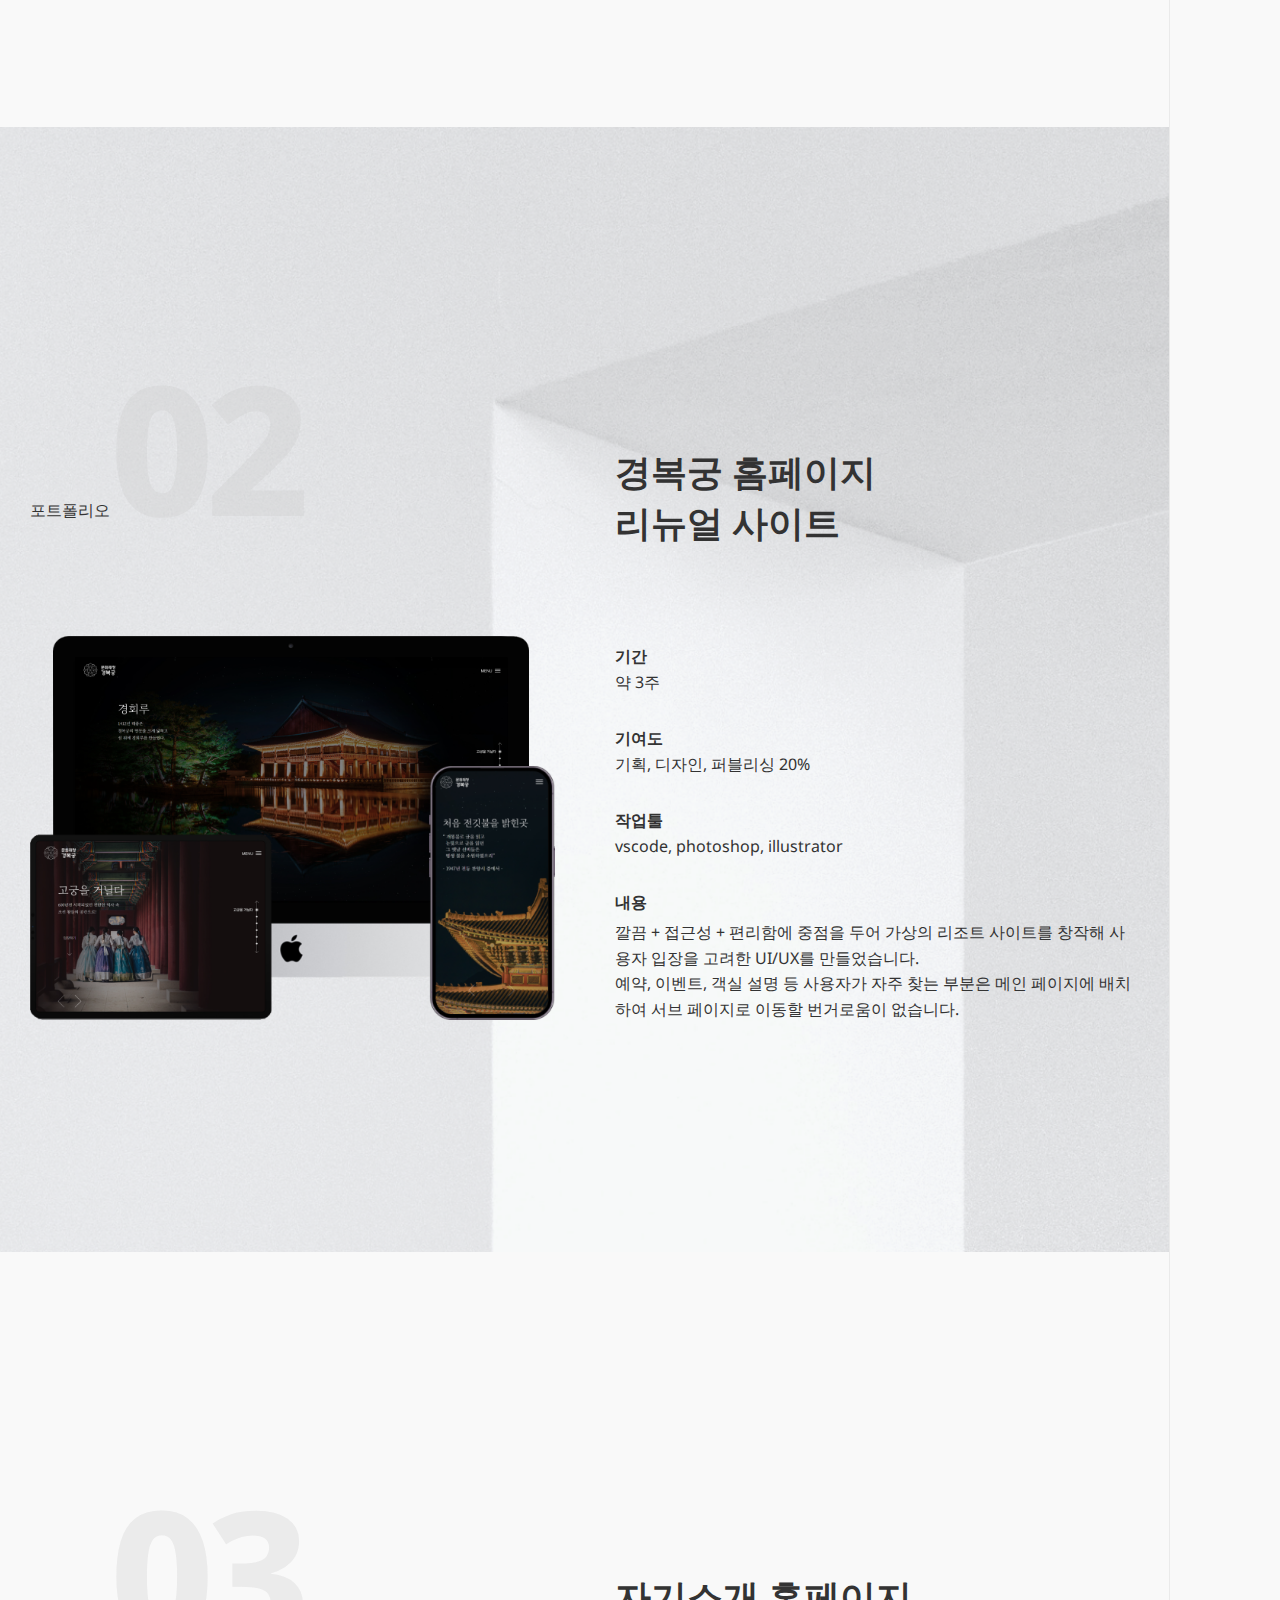
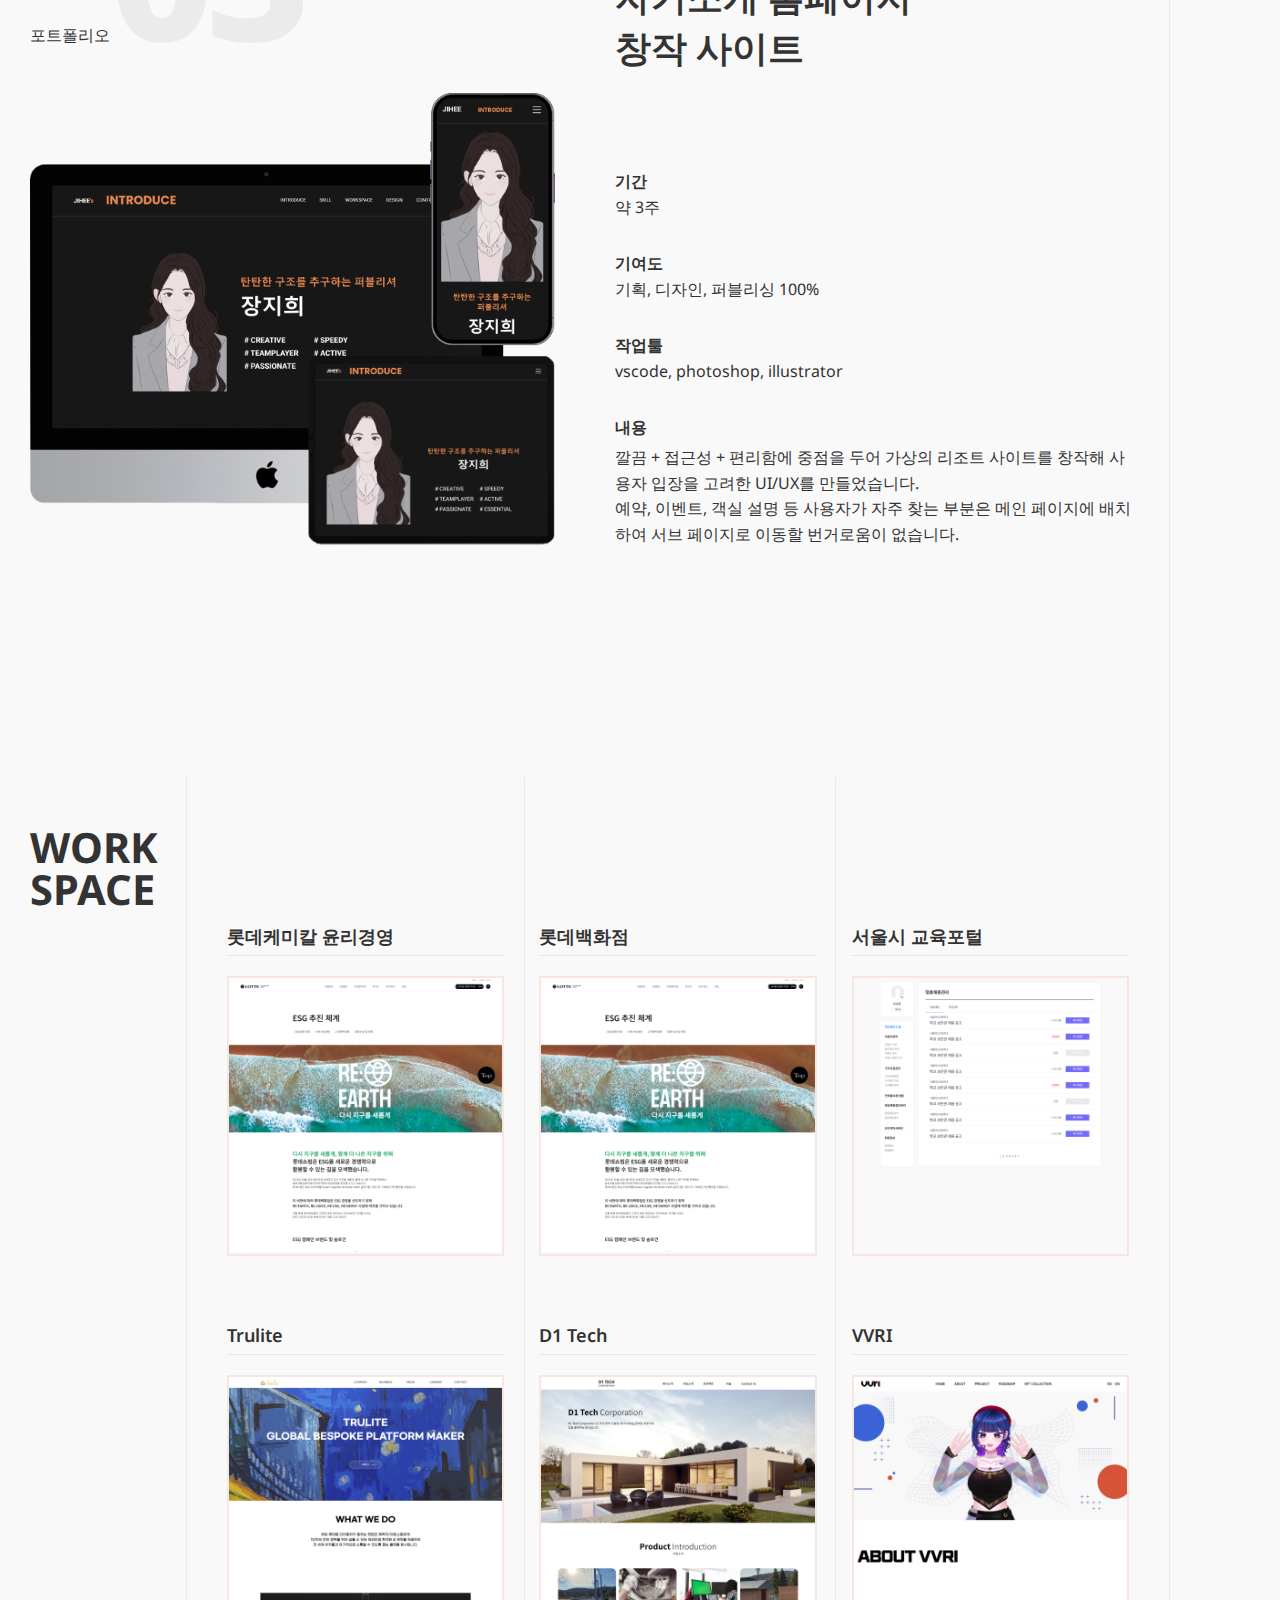
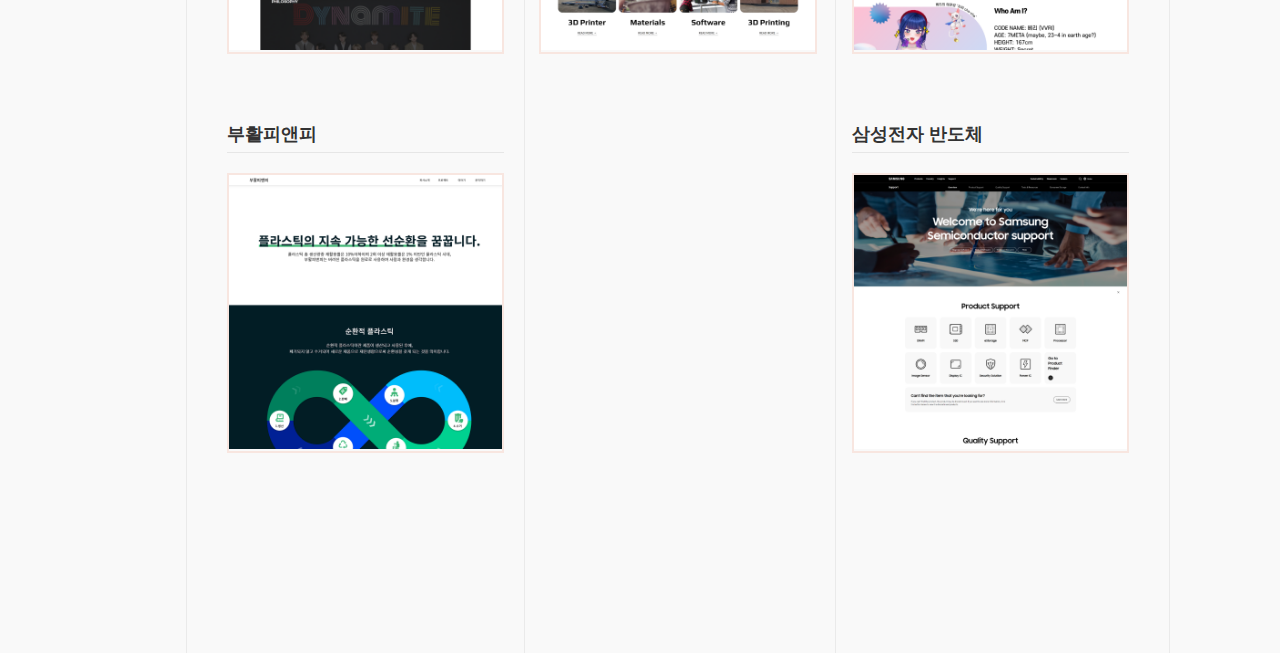
==== commit ab519c0e: "version2 update" ====
--- a/version.html
+++ b/version.html
@@ -25,16 +25,16 @@
                             <div class="mobile_list_box">
                                 <ul>
                                     <li>
-                                        <a href="javascript:(0)">MAIN</a>
+                                        <a href="#main">MAIN</a>
                                     </li>
                                     <li>
-                                        <a href="javascript:(0)">SKILL</a>
+                                        <a href="#skill">SKILL</a>
                                     </li>
                                     <li>
-                                        <a href="javascript:(0)">PORTFOLIO</a>
+                                        <a href="#portfolio">PORTFOLIO</a>
                                     </li>
                                     <li>
-                                        <a href="javascript:(0)">WORK</a>
+                                        <a href="#workspace">WORK</a>
                                     </li>
                                 </ul>
                             </div>
@@ -44,7 +44,7 @@
                 <div class="__header_layer">
                     <div class="menu_background"></div>
                 </div>
-                <div class="__main_greet">
+                <div class="__main_greet" id="main">
                     <div class="__inner_wrapper">
                         <div class="__greet_txt">
                             <p class="__greet">Hello I’M</p>
@@ -58,7 +58,7 @@
                 </div>
             </header>
             <main>
-                <section class="__do">
+                <section class="__do" id="skill">
                     <div class="__inner_wrapper">
                         <h3 class="__fit_title">What <span class="__double_dot">D</span>o I Do?</h3>
                         <div class="__do_list">
@@ -147,7 +147,7 @@
                         </div>
                     </div>
                 </section>
-                <section class="__portfolio">
+                <section class="__portfolio" id="portfolio">
                     <div class="__port_sec sec_resort">
                         <div class="__inner_wrapper __port_cont">
                             <div class="__view_box">
@@ -251,12 +251,41 @@
                         </div>
                     </div>
                 </section>
-                <section class="__work">
+                <section class="__work" id="workspace">
                     <div class="__inner_wrapper __work_cont">
                         <h3 class="__fit_title">WORK SP<span class="__double_dot">A</span>CE</h3>
                         <div class="__work_wrap">
                             <div class="__work_list">
                                 <div class="test">
+                                    <p class="work_title">롯데케미칼 윤리경영</p>
+                                    <div class="cont_wrap">
+                                        <div class="img_box">
+                                            <img src="./assets/images/lotte_dep.png" alt="">
+                                        </div>
+                                        <div class="__capa_list">
+                                            <div class="__cont_wrap">
+                                                <ul class="list_cont">
+                                                    <li class="__list_menu">
+                                                        <div class="__left_menu">Duration</div>
+                                                        <div class="__right_menu">2023/03 - 2023/03</div>
+                                                    </li>
+                                                    <li class="__list_menu">
+                                                        <div class="__left_menu">Skill-Set</div>
+                                                        <div class="__right_menu">html, css, javascript, ftp, zeplin</div>
+                                                    </li>
+                                                    <li class="__list_menu">
+                                                        <div class="__left_menu">Contribution</div>
+                                                        <div class="__right_menu">영문 페이지 제작</div>
+                                                    </li>
+                                                </ul>
+                                                <div class="__site">
+                                                    <a href="https://ethics.lottechem.com/en" target="_blank">사이트 바로가기</a>
+                                                </div>
+                                            </div>
+                                        </div>
+                                    </div>
+                                </div>
+                                <div class="test">
                                     <p class="work_title">롯데백화점</p>
                                     <div class="cont_wrap">
                                         <div class="img_box">
@@ -279,7 +308,7 @@
                                                     </li>
                                                 </ul>
                                                 <div class="__site">
-                                                    <p>사이트 바로가기</p>
+                                                    <a href="https://www.lotteshopping.com/esgSystem/index" target="_blank">사이트 바로가기</a>
                                                 </div>
                                             </div>
                                         </div>
@@ -308,7 +337,7 @@
                                                     </li>
                                                 </ul>
                                                 <div class="__site">
-                                                    <p>사이트 바로가기</p>
+                                                    <a href="https://work.sen.go.kr/work/index.do" target="_blank">사이트 바로가기</a>
                                                 </div>
                                             </div>
                                         </div>
@@ -337,7 +366,7 @@
                                                     </li>
                                                 </ul>
                                                 <div class="__site">
-                                                    <p>사이트 바로가기</p>
+                                                    <a href="https://work.sen.go.kr/work/index.do" target="_blank">사이트 바로가기</a>
                                                 </div>
                                             </div>
                                         </div>
@@ -366,7 +395,7 @@
                                                     </li>
                                                 </ul>
                                                 <div class="__site">
-                                                    <p>사이트 바로가기</p>
+                                                    <a href="https://work.sen.go.kr/work/index.do" target="_blank">사이트 바로가기</a>
                                                 </div>
                                             </div>
                                         </div>
@@ -395,7 +424,7 @@
                                                     </li>
                                                 </ul>
                                                 <div class="__site">
-                                                    <p>사이트 바로가기</p>
+                                                    <a href="https://work.sen.go.kr/work/index.do" target="_blank">사이트 바로가기</a>
                                                 </div>
                                             </div>
                                         </div>
@@ -424,7 +453,7 @@
                                                     </li>
                                                 </ul>
                                                 <div class="__site">
-                                                    <p>사이트 바로가기</p>
+                                                    <a href="https://work.sen.go.kr/work/index.do" target="_blank">사이트 바로가기</a>
                                                 </div>
                                             </div>
                                         </div>
@@ -453,7 +482,7 @@
                                                     </li>
                                                 </ul>
                                                 <div class="__site">
-                                                    <p>사이트 바로가기</p>
+                                                    <a href="https://semiconductor.samsung.com/kr/support/" target="_blank">사이트 바로가기</a>
                                                 </div>
                                             </div>
                                         </div>
@@ -472,5 +501,6 @@
             </div>
         </div>
     </div>
+
 </body>
 </html>--- a/assets/css/two.css
+++ b/assets/css/two.css
@@ -312,10 +312,21 @@
 .__left main .__do .__fit_title {
   margin-bottom: 100px;
 }
+@media (max-width: 767px) {
+  .__left main .__do .__fit_title {
+    margin-bottom: 60px;
+  }
+}
 .__left main .__do .__do_list {
   padding-top: 150px;
   position: relative;
 }
+@media (max-width: 767px) {
+  .__left main .__do .__do_list {
+    padding-top: 0px;
+    padding-bottom: 60px;
+  }
+}
 .__left main .__do .__do_list:before {
   position: absolute;
   content: "";
@@ -325,15 +336,26 @@
   height: 1px;
   background-color: #333;
 }
+@media (max-width: 767px) {
+  .__left main .__do .__do_list:before {
+    display: none;
+  }
+}
 .__left main .__do .__do_list .flip {
   display: flex;
   justify-content: space-evenly;
+}
+@media (max-width: 767px) {
+  .__left main .__do .__do_list .flip {
+    flex-direction: column;
+    padding-left: 0;
+  }
 }
 .__left main .__do .__do_list .flip .flip_card {
   transform-style: preserve-3d;
   perspective: 1000px;
-  width: 210px;
-  height: 300px;
+  width: 206px;
+  height: 320px;
   transition: transform 0.7s;
   position: relative;
   cursor: pointer;
@@ -342,6 +364,12 @@
   .__left main .__do .__do_list .flip .flip_card {
     width: 136px;
     height: 270px;
+  }
+}
+@media (max-width: 767px) {
+  .__left main .__do .__do_list .flip .flip_card {
+    width: 100%;
+    height: 200px;
   }
 }
 .__left main .__do .__do_list .flip .flip_card:before {
@@ -352,6 +380,11 @@
   left: 50%;
   bottom: 100%;
   background-color: #333;
+}
+@media (max-width: 767px) {
+  .__left main .__do .__do_list .flip .flip_card:before {
+    display: none;
+  }
 }
 .__left main .__do .__do_list .flip .flip_card:after {
   position: absolute;
@@ -365,6 +398,11 @@
   transform: translateX(-50%);
   background-color: #F8E6E0;
 }
+@media (max-width: 767px) {
+  .__left main .__do .__do_list .flip .flip_card:after {
+    display: none;
+  }
+}
 .__left main .__do .__do_list .flip .flip_card .card_inner {
   position: relative;
   width: 100%;
@@ -393,6 +431,11 @@
 }
 .__left main .__do .__do_list .flip .flip_card .card_inner .front .gif_wrap {
   transform: translateZ(70px) scale(0.85);
+}
+@media (max-width: 767px) {
+  .__left main .__do .__do_list .flip .flip_card .card_inner .front .gif_wrap {
+    transform: scale(0.32);
+  }
 }
 .__left main .__do .__do_list .flip .flip_card .card_inner .front .gif_wrap figure {
   width: 100%;
@@ -418,7 +461,7 @@
   text-align: left;
 }
 .__left main .__do .__do_list .flip .flip_card .card_inner .back .__cont_desc {
-  transform: translateZ(70px) scale(0.85);
+  transform: translateZ(70px) scale(0.75);
 }
 @media (max-width: 1023px) {
   .__left main .__do .__do_list .flip .flip_card .card_inner .back {
@@ -475,14 +518,31 @@
   justify-content: space-evenly;
   margin-top: 50px;
 }
+@media (max-width: 767px) {
+  .__left main .__do .__do_list .flip_title {
+    flex-direction: column;
+    margin-top: 0;
+    display: none;
+  }
+}
 .__left main .__do .__do_list .flip_title .card_title {
-  width: 210px;
+  width: 206px;
   text-align: center;
+  font-size: 18px;
+  font-weight: 600;
 }
 @media (max-width: 1023px) {
   .__left main .__do .__do_list .flip_title .card_title {
     width: 136px;
     font-size: 16px;
+  }
+}
+@media (max-width: 767px) {
+  .__left main .__do .__do_list .flip_title .card_title {
+    width: unset;
+    height: 260px;
+    display: flex;
+    align-items: center;
   }
 }
 .__left main .__portfolio .__port_sec {
@@ -509,6 +569,11 @@
   display: flex;
   justify-content: space-between;
 }
+@media (max-width: 767px) {
+  .__left main .__portfolio .__port_sec .__port_cont {
+    flex-direction: column;
+  }
+}
 .__left main .__portfolio .__port_sec .__port_cont .__view_box {
   width: calc(50% - 30px);
   display: flex;
@@ -518,6 +583,11 @@
 @media (max-width: 1023px) {
   .__left main .__portfolio .__port_sec .__port_cont .__view_box {
     width: calc(50% - 10px);
+  }
+}
+@media (max-width: 767px) {
+  .__left main .__portfolio .__port_sec .__port_cont .__view_box {
+    width: 100%;
   }
 }
 .__left main .__portfolio .__port_sec .__port_cont .__view_box .__grey_num {
@@ -547,6 +617,11 @@
     padding-top: 15px;
   }
 }
+@media (max-width: 767px) {
+  .__left main .__portfolio .__port_sec .__port_cont .__desc_box {
+    width: 100%;
+  }
+}
 .__left main .__portfolio .__port_sec .__port_cont .__desc_box .__desc_title {
   font-size: 36px;
   font-weight: 600;
@@ -576,6 +651,11 @@
 .__left main .__work .__work_cont {
   display: flex;
   max-width: unset;
+}
+@media (max-width: 1023px) {
+  .__left main .__work .__work_cont {
+    flex-direction: column;
+  }
 }
 .__left main .__work .__work_cont .__fit_title {
   padding: 50px 0;
@@ -584,10 +664,28 @@
   margin-right: 30px;
   font-size: 2.6rem;
 }
+@media (max-width: 1023px) {
+  .__left main .__work .__work_cont .__fit_title {
+    width: 100%;
+    border-right: none;
+    border-bottom: 1px solid rgba(230, 230, 230, 0.8);
+  }
+}
 .__left main .__work .__work_cont .__work_wrap {
   padding: 140px 0;
   width: calc(100% - 160px);
   position: relative;
+}
+@media (max-width: 1023px) {
+  .__left main .__work .__work_cont .__work_wrap {
+    width: 100%;
+    padding: 80px 0;
+  }
+}
+@media (max-width: 767px) {
+  .__left main .__work .__work_cont .__work_wrap {
+    padding: 60px 0;
+  }
 }
 .__left main .__work .__work_cont .__work_wrap:before {
   position: absolute;
@@ -598,6 +696,16 @@
   top: 0;
   left: calc(33% + 3px);
 }
+@media (max-width: 1023px) {
+  .__left main .__work .__work_cont .__work_wrap:before {
+    left: 50%;
+  }
+}
+@media (max-width: 767px) {
+  .__left main .__work .__work_cont .__work_wrap:before {
+    display: none;
+  }
+}
 .__left main .__work .__work_cont .__work_wrap:after {
   position: absolute;
   content: "";
@@ -607,6 +715,11 @@
   top: 0;
   left: calc(66% + 10px);
 }
+@media (max-width: 1023px) {
+  .__left main .__work .__work_cont .__work_wrap:after {
+    display: none;
+  }
+}
 .__left main .__work .__work_cont .__work_wrap .__work_list {
   display: flex;
   justify-content: space-between;
@@ -616,6 +729,16 @@
   width: calc(33.333% - 30px);
   margin-bottom: 50px;
   padding: 10px;
+}
+@media (max-width: 1023px) {
+  .__left main .__work .__work_cont .__work_wrap .__work_list .test {
+    width: calc(50% - 20px);
+  }
+}
+@media (max-width: 767px) {
+  .__left main .__work .__work_cont .__work_wrap .__work_list .test {
+    width: calc(100% - 10px);
+  }
 }
 .__left main .__work .__work_cont .__work_wrap .__work_list .test .work_title {
   padding-bottom: 10px;
@@ -708,11 +831,11 @@
     padding: 0 20px 20px;
   }
 }
-.__left main .__work .__work_cont .__work_wrap .__work_list .test .cont_wrap .__capa_list .__cont_wrap .__site p {
+.__left main .__work .__work_cont .__work_wrap .__work_list .test .cont_wrap .__capa_list .__cont_wrap .__site a {
   display: inline-block;
   position: relative;
 }
-.__left main .__work .__work_cont .__work_wrap .__work_list .test .cont_wrap .__capa_list .__cont_wrap .__site p:after {
+.__left main .__work .__work_cont .__work_wrap .__work_list .test .cont_wrap .__capa_list .__cont_wrap .__site a:after {
   position: absolute;
   content: "";
   left: calc(100% + 6px);
